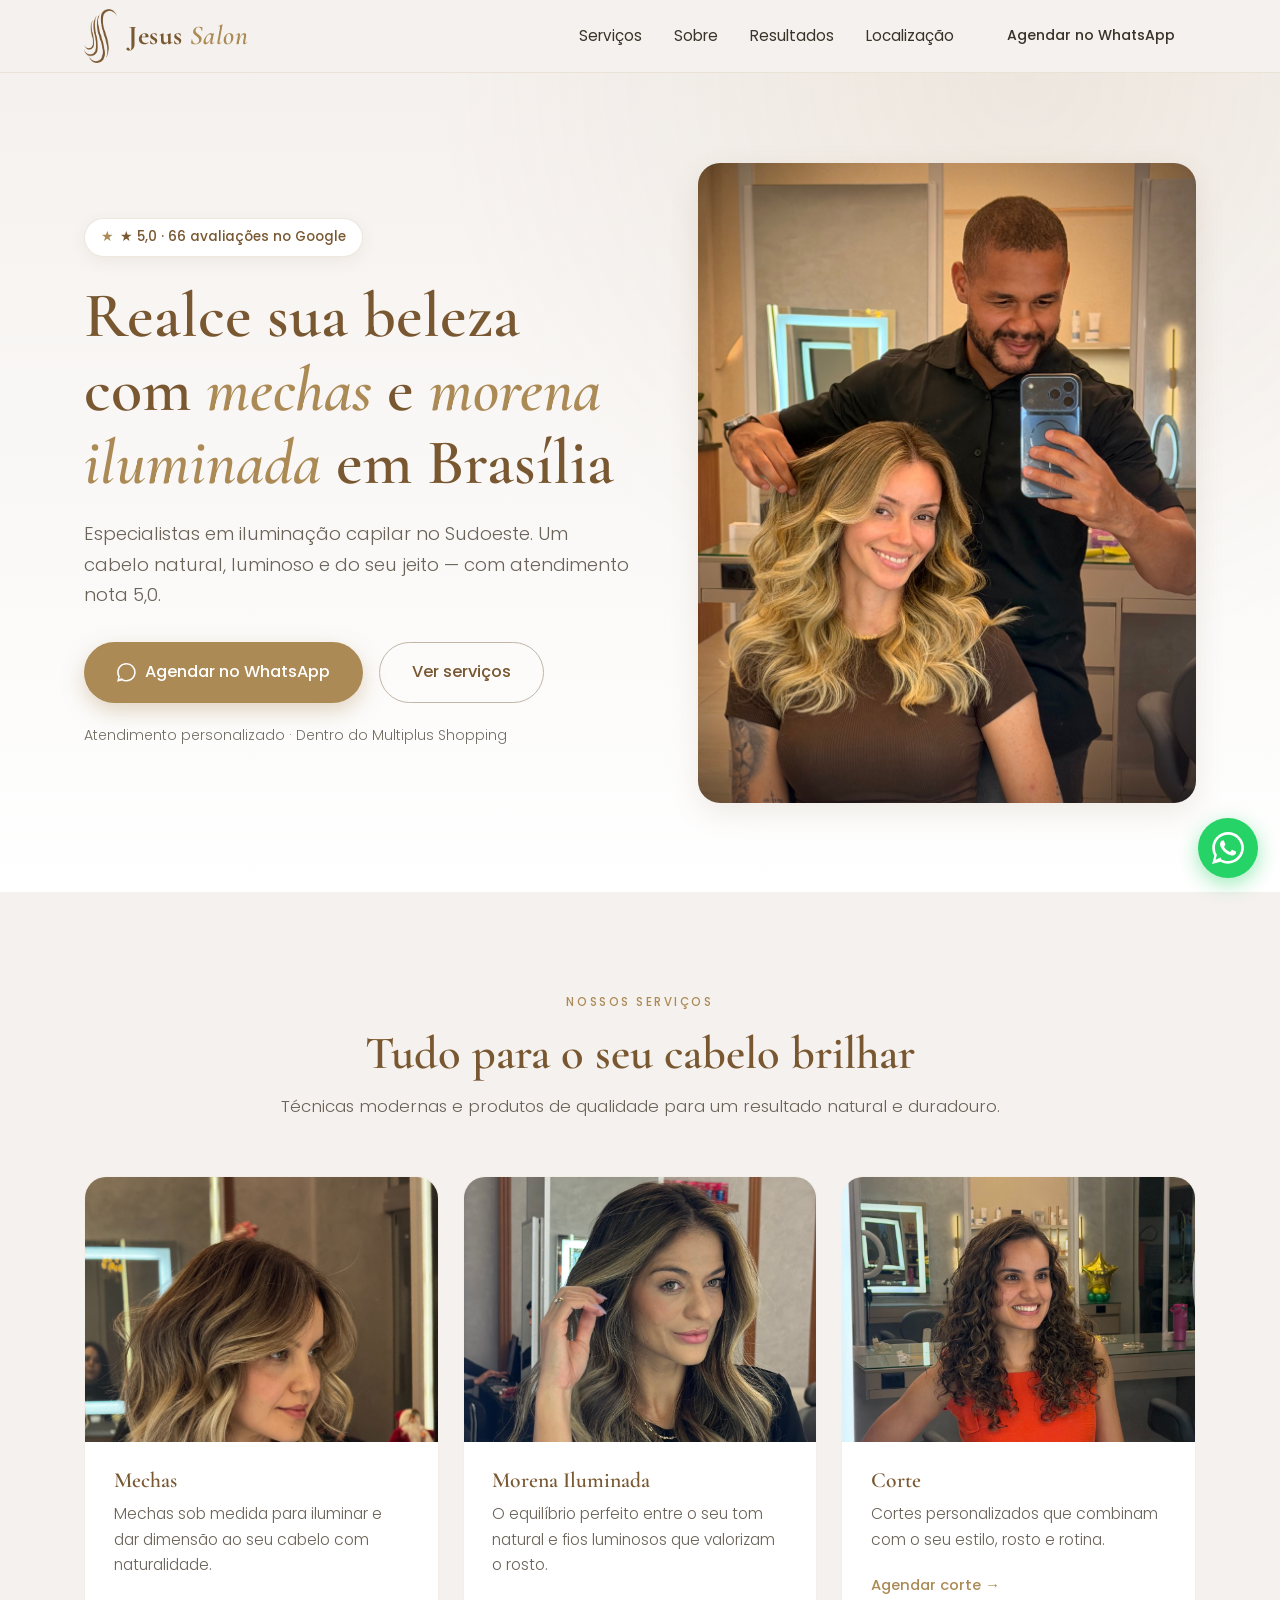
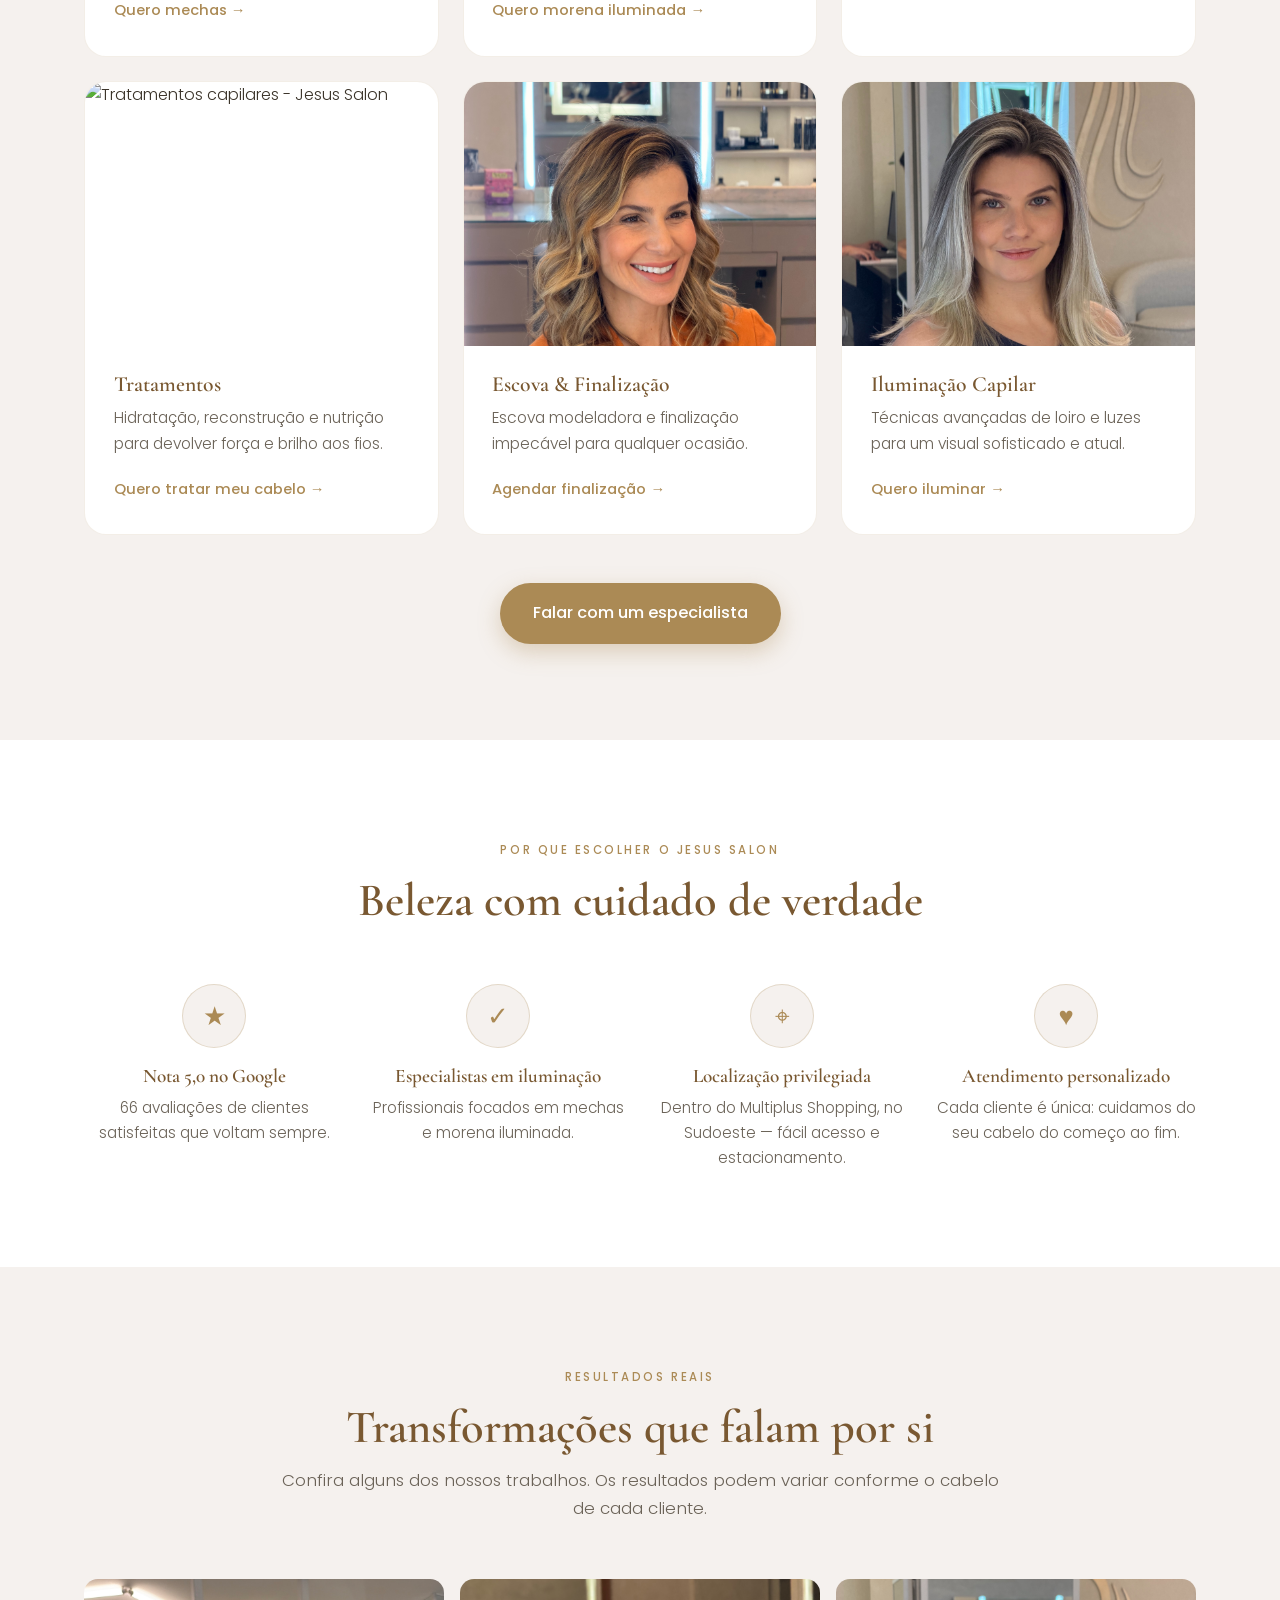
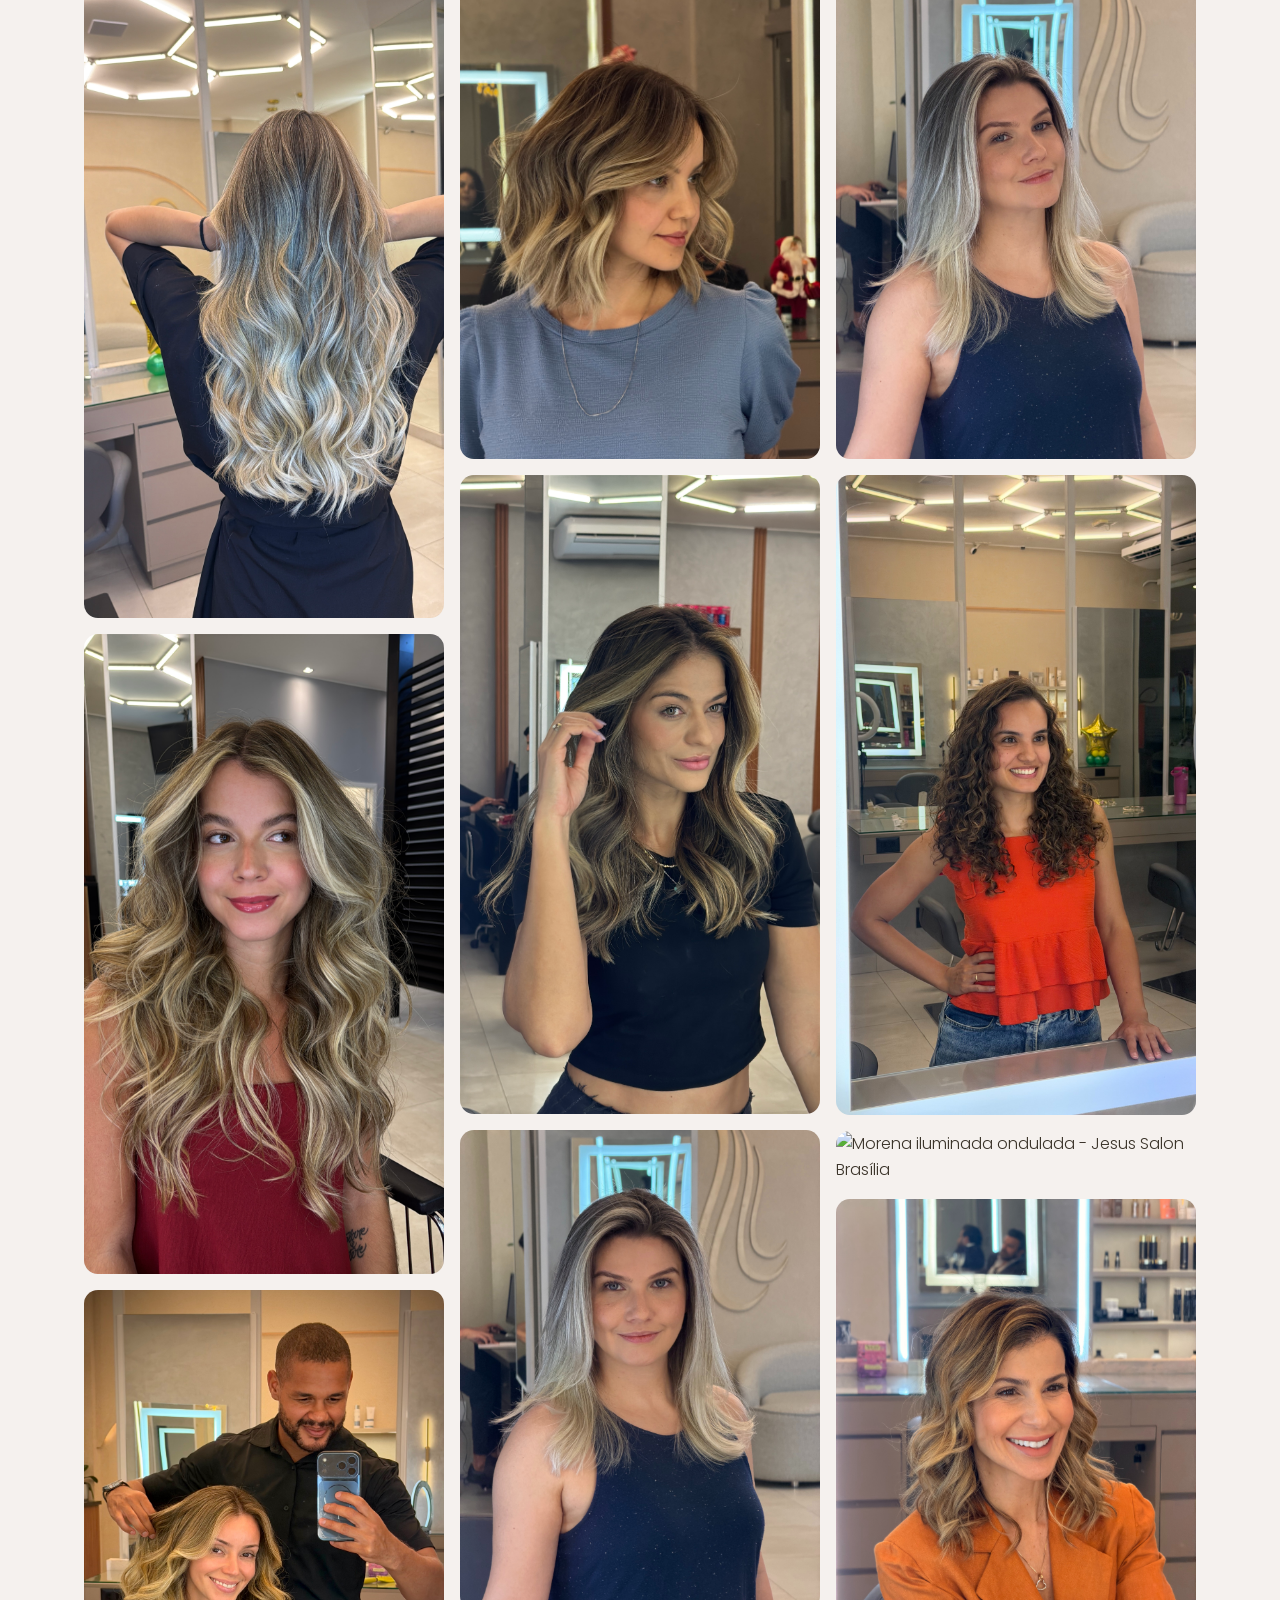
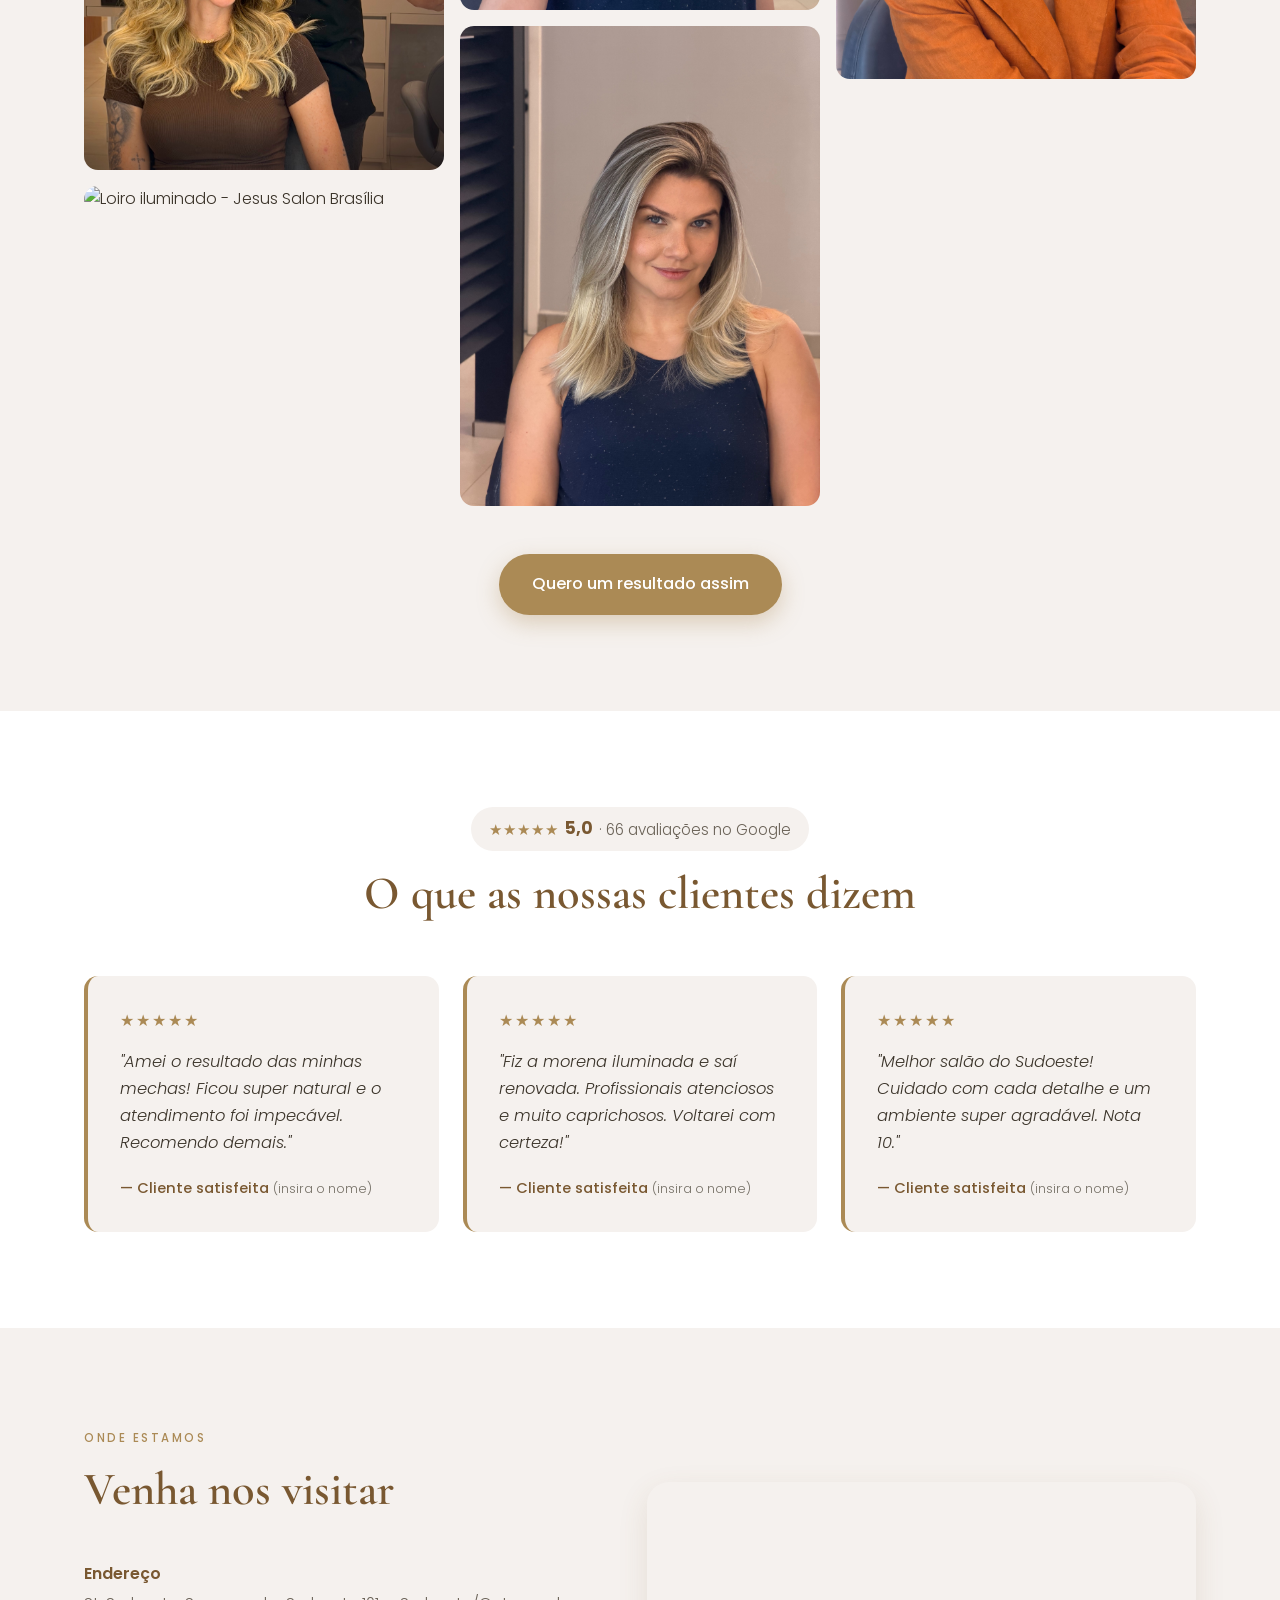
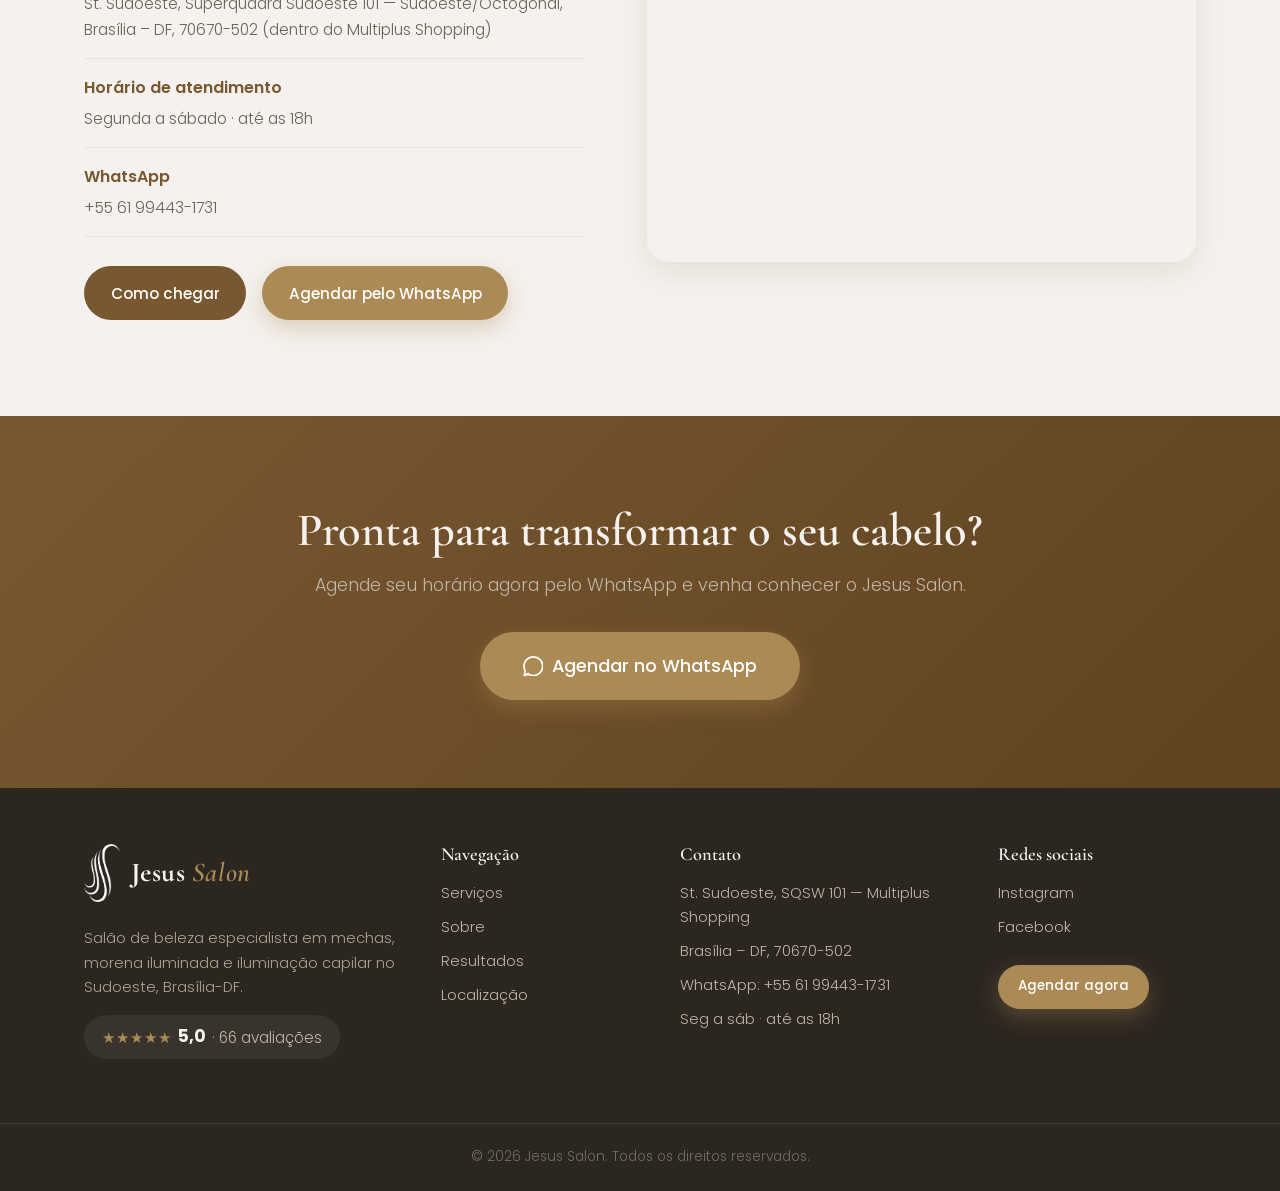
==== index.html @ c3644e35 "Adiciona fotos reais ao site e reestrutura layout dos cards e galeria - Hero: foto do Jesus com clie" ====
<!DOCTYPE html>
<html lang="pt-BR">
<head>
  <meta charset="UTF-8" />
  <meta name="viewport" content="width=device-width, initial-scale=1.0" />

  <!-- ====================== GOOGLE TAG (gtag.js) — Google Ads ====================== -->
  <!-- ID da conta do Google Ads. Para trocar, altere AW-18275338840 aqui e em script.js -->
  <script async src="https://www.googletagmanager.com/gtag/js?id=AW-18275338840"></script>
  <script>
    window.dataLayer = window.dataLayer || [];
    function gtag(){dataLayer.push(arguments);}
    gtag('js', new Date());
    gtag('config', 'AW-18275338840');
  </script>

  <!-- ====================== SEO PRINCIPAL ====================== -->
  <title>Jesus Salon — Mechas e Morena Iluminada no Sudoeste, Brasília-DF</title>
  <meta name="description" content="Salão de beleza no Sudoeste, Brasília-DF, especialista em mechas, morena iluminada e iluminação capilar. Nota 5,0 no Google. Agende pelo WhatsApp!" />
  <meta name="keywords" content="salão de beleza Sudoeste Brasília, mechas Brasília, morena iluminada Brasília, iluminação capilar, cabeleireiro Sudoeste, Jesus Salon" />
  <meta name="author" content="Jesus Salon" />
  <meta name="robots" content="index, follow" />

  <!-- TROQUE o domínio abaixo pelo endereço real do site quando publicar -->
  <link rel="canonical" href="https://www.jesussalon.com.br/" />

  <!-- ====================== OPEN GRAPH (Facebook/WhatsApp) ====================== -->
  <meta property="og:type" content="website" />
  <meta property="og:locale" content="pt_BR" />
  <meta property="og:title" content="Jesus Salon — Mechas e Morena Iluminada no Sudoeste, Brasília" />
  <meta property="og:description" content="Especialista em mechas, morena iluminada e iluminação capilar. Nota 5,0 no Google. Agende pelo WhatsApp!" />
  <meta property="og:url" content="https://www.jesussalon.com.br/" />
  <!-- TROQUE a imagem abaixo: use uma foto 1200x630px (logo + foto de destaque) -->
  <meta property="og:image" content="https://www.jesussalon.com.br/assets/og-image.jpg" />
  <meta property="og:site_name" content="Jesus Salon" />

  <!-- ====================== TWITTER CARD ====================== -->
  <meta name="twitter:card" content="summary_large_image" />
  <meta name="twitter:title" content="Jesus Salon — Mechas e Morena Iluminada no Sudoeste, Brasília" />
  <meta name="twitter:description" content="Especialista em mechas, morena iluminada e iluminação capilar. Nota 5,0 no Google. Agende pelo WhatsApp!" />
  <!-- TROQUE a imagem abaixo: mesma imagem 1200x630px -->
  <meta name="twitter:image" content="https://www.jesussalon.com.br/assets/og-image.jpg" />

  <!-- ====================== FONTES (Google Fonts) ====================== -->
  <link rel="preconnect" href="https://fonts.googleapis.com" />
  <link rel="preconnect" href="https://fonts.gstatic.com" crossorigin />
  <link href="https://fonts.googleapis.com/css2?family=Cormorant+Garamond:wght@500;600;700&family=Poppins:wght@300;400;500;600&display=swap" rel="stylesheet" />

  <!-- ====================== ESTILOS ====================== -->
  <link rel="stylesheet" href="styles.css" />

  <!-- Favicon (usa a logo do salão) -->
  <link rel="icon" type="image/png" href="images/logo-marrom.png" />

  <!-- ====================== DADOS ESTRUTURADOS (Schema.org) ====================== -->
  <script type="application/ld+json">
  {
    "@context": "https://schema.org",
    "@type": "HairSalon",
    "name": "Jesus Salon",
    "image": "https://www.jesussalon.com.br/assets/og-image.jpg",
    "description": "Salão de beleza especialista em mechas, morena iluminada e iluminação capilar no Sudoeste, Brasília-DF.",
    "url": "https://www.jesussalon.com.br/",
    "telephone": "+5561994431731",
    "priceRange": "$$",
    "address": {
      "@type": "PostalAddress",
      "streetAddress": "St. Sudoeste, Superquadra Sudoeste 101 (Multiplus Shopping)",
      "addressLocality": "Brasília",
      "addressRegion": "DF",
      "postalCode": "70670-502",
      "addressCountry": "BR"
    },
    "geo": {
      "@type": "GeoCoordinates",
      "latitude": -15.798185,
      "longitude": -47.922646
    },
    "openingHoursSpecification": [
      {
        "@type": "OpeningHoursSpecification",
        "dayOfWeek": ["Monday", "Tuesday", "Wednesday", "Thursday", "Friday", "Saturday"],
        "opens": "09:00",
        "closes": "18:00"
      }
    ],
    "aggregateRating": {
      "@type": "AggregateRating",
      "ratingValue": "5.0",
      "reviewCount": "66",
      "bestRating": "5"
    },
    "sameAs": [
      "https://www.instagram.com/",
      "https://www.facebook.com/"
    ]
  }
  </script>
</head>

<body>

  <!-- =======================================================================
       HEADER FIXO (STICKY)
       ======================================================================= -->
  <header class="site-header" id="topo">
    <div class="container header-inner">
      <!-- LOGO: substitua o texto abaixo por <img src="assets/logo.png" alt="Jesus Salon" /> -->
      <a href="#topo" class="logo" aria-label="Jesus Salon - Início">
        <!-- LOGO (versão marrom p/ fundo claro). Para trocar, substitua images/logo-marrom.png -->
        <img class="logo-img" src="images/logo-marrom.png" alt="" width="32" height="52" />
        <span class="logo-text">Jesus <em>Salon</em></span>
      </a>

      <nav class="main-nav" aria-label="Navegação principal">
        <button class="nav-toggle" id="navToggle" aria-expanded="false" aria-controls="navMenu" aria-label="Abrir menu">
          <span></span><span></span><span></span>
        </button>
        <ul class="nav-menu" id="navMenu">
          <li><a href="#servicos">Serviços</a></li>
          <li><a href="#sobre">Sobre</a></li>
          <li><a href="#resultados">Resultados</a></li>
          <li><a href="#localizacao">Localização</a></li>
          <li><a href="#" class="btn btn-header js-whatsapp" rel="noopener">Agendar no WhatsApp</a></li>
        </ul>
      </nav>
    </div>
  </header>

  <main>

    <!-- =======================================================================
         HERO
         ======================================================================= -->
    <section class="hero" id="hero">
      <div class="container hero-grid">
        <div class="hero-content">
          <span class="hero-badge">★ 5,0 · 66 avaliações no Google</span>
          <!-- TROQUE O TEXTO DA HEADLINE ABAIXO -->
          <h1 class="hero-title">Realce sua beleza com <em>mechas</em> e <em>morena iluminada</em> em Brasília</h1>
          <p class="hero-subtitle">
            Especialistas em iluminação capilar no Sudoeste. Um cabelo natural, luminoso
            e do seu jeito — com atendimento nota 5,0.
          </p>
          <div class="hero-cta">
            <a href="#" class="btn btn-primary btn-lg js-whatsapp" rel="noopener">
              <svg class="ico-wpp" viewBox="0 0 24 24" aria-hidden="true"><path d="M.057 24l1.687-6.163a11.867 11.867 0 01-1.587-5.945C.16 5.335 5.495 0 12.05 0a11.82 11.82 0 018.413 3.488 11.82 11.82 0 013.48 8.414c-.003 6.557-5.338 11.892-11.893 11.892a11.9 11.9 0 01-5.688-1.448L.057 24zm6.597-3.807c1.676.995 3.276 1.591 5.392 1.592 5.448 0 9.886-4.434 9.889-9.885.002-5.462-4.415-9.89-9.881-9.892-5.452 0-9.887 4.434-9.889 9.884a9.86 9.86 0 001.51 5.26l-.999 3.648 3.978-1.607z"/></svg>
              Agendar no WhatsApp
            </a>
            <a href="#servicos" class="btn btn-ghost btn-lg">Ver serviços</a>
          </div>
          <p class="hero-note">Atendimento personalizado · Dentro do Multiplus Shopping</p>
        </div>

        <div class="hero-media">
          <!-- ============================================================
               FOTO DE DESTAQUE DO HERO
               Substitua a div abaixo por:
               <img src="assets/hero.jpg" alt="Cliente do Jesus Salon com mechas iluminadas" width="560" height="640" />
               Dimensão recomendada: 560x640px (vertical)
               ============================================================ -->
          <img
            src="images/IMG_0394.JPG.jpeg"
            alt="Jesus, cabeleireiro do Jesus Salon, finalizando o cabelo de uma cliente"
            class="hero-img"
            width="560" height="640"
          />
        </div>
      </div>
    </section>

    <!-- =======================================================================
         SERVIÇOS
         ======================================================================= -->
    <section class="section" id="servicos">
      <div class="container">
        <header class="section-head">
          <span class="eyebrow">Nossos serviços</span>
          <h2>Tudo para o seu cabelo brilhar</h2>
          <p class="section-sub">Técnicas modernas e produtos de qualidade para um resultado natural e duradouro.</p>
        </header>

        <div class="cards-grid">
          <article class="card">
            <img src="images/IMG_4666.JPG.jpeg" alt="Mechas iluminadas - Jesus Salon" class="card-img" loading="lazy" style="object-position: center 10%" />
            <div class="card-body">
              <h3>Mechas</h3>
              <p>Mechas sob medida para iluminar e dar dimensão ao seu cabelo com naturalidade.</p>
              <a href="#" class="card-link js-whatsapp" rel="noopener">Quero mechas →</a>
            </div>
          </article>

          <article class="card">
            <img src="images/IMG_2158.JPG.jpeg" alt="Morena iluminada - Jesus Salon" class="card-img" loading="lazy" style="object-position: center 34%" />
            <div class="card-body">
              <h3>Morena Iluminada</h3>
              <p>O equilíbrio perfeito entre o seu tom natural e fios luminosos que valorizam o rosto.</p>
              <a href="#" class="card-link js-whatsapp" rel="noopener">Quero morena iluminada →</a>
            </div>
          </article>

          <article class="card">
            <img src="images/IMG_1475.JPG.jpeg" alt="Corte personalizado - Jesus Salon" class="card-img" loading="lazy" style="object-position: center 44%" />
            <div class="card-body">
              <h3>Corte</h3>
              <p>Cortes personalizados que combinam com o seu estilo, rosto e rotina.</p>
              <a href="#" class="card-link js-whatsapp" rel="noopener">Agendar corte →</a>
            </div>
          </article>

          <article class="card">
            <img src="images/IMG_0865.JPG.jpeg" alt="Tratamentos capilares - Jesus Salon" class="card-img" loading="lazy" style="object-position: center 15%" />
            <div class="card-body">
              <h3>Tratamentos</h3>
              <p>Hidratação, reconstrução e nutrição para devolver força e brilho aos fios.</p>
              <a href="#" class="card-link js-whatsapp" rel="noopener">Quero tratar meu cabelo →</a>
            </div>
          </article>

          <article class="card">
            <img src="images/IMG_0454.JPG.jpeg" alt="Escova e finalização - Jesus Salon" class="card-img" loading="lazy" style="object-position: center 25%" />
            <div class="card-body">
              <h3>Escova &amp; Finalização</h3>
              <p>Escova modeladora e finalização impecável para qualquer ocasião.</p>
              <a href="#" class="card-link js-whatsapp" rel="noopener">Agendar finalização →</a>
            </div>
          </article>

          <article class="card">
            <img src="images/IMG_9943.JPG.jpeg" alt="Iluminação capilar - Jesus Salon" class="card-img" loading="lazy" style="object-position: center 15%" />
            <div class="card-body">
              <h3>Iluminação Capilar</h3>
              <p>Técnicas avançadas de loiro e luzes para um visual sofisticado e atual.</p>
              <a href="#" class="card-link js-whatsapp" rel="noopener">Quero iluminar →</a>
            </div>
          </article>
        </div>

        <div class="section-cta">
          <a href="#" class="btn btn-primary btn-lg js-whatsapp" rel="noopener">Falar com um especialista</a>
        </div>
      </div>
    </section>

    <!-- =======================================================================
         DIFERENCIAIS / POR QUE ESCOLHER
         ======================================================================= -->
    <section class="section section-alt" id="sobre">
      <div class="container">
        <header class="section-head">
          <span class="eyebrow">Por que escolher o Jesus Salon</span>
          <h2>Beleza com cuidado de verdade</h2>
        </header>

        <div class="features-grid">
          <div class="feature">
            <div class="feature-ico" aria-hidden="true">★</div>
            <h3>Nota 5,0 no Google</h3>
            <p>66 avaliações de clientes satisfeitas que voltam sempre.</p>
          </div>
          <div class="feature">
            <div class="feature-ico" aria-hidden="true">✓</div>
            <h3>Especialistas em iluminação</h3>
            <p>Profissionais focados em mechas e morena iluminada.</p>
          </div>
          <div class="feature">
            <div class="feature-ico" aria-hidden="true">⌖</div>
            <h3>Localização privilegiada</h3>
            <p>Dentro do Multiplus Shopping, no Sudoeste — fácil acesso e estacionamento.</p>
          </div>
          <div class="feature">
            <div class="feature-ico" aria-hidden="true">♥</div>
            <h3>Atendimento personalizado</h3>
            <p>Cada cliente é única: cuidamos do seu cabelo do começo ao fim.</p>
          </div>
        </div>
      </div>
    </section>

    <!-- =======================================================================
         GALERIA DE RESULTADOS
         ======================================================================= -->
    <section class="section" id="resultados">
      <div class="container">
        <header class="section-head">
          <span class="eyebrow">Resultados reais</span>
          <h2>Transformações que falam por si</h2>
          <p class="section-sub">Confira alguns dos nossos trabalhos. Os resultados podem variar conforme o cabelo de cada cliente.</p>
        </header>

        <!-- ============================================================
             GALERIA DE FOTOS
             Substitua cada div ".photo-placeholder" por uma imagem:
             <img src="assets/galeria-1.jpg" alt="Resultado de mechas iluminadas" width="400" height="400" loading="lazy" />
             Dimensão recomendada: 400x400px (quadrada), mesma proporção em todas.
             ============================================================ -->
        <div class="gallery-masonry">
          <img src="images/IMG_1371.JPG.jpeg"  alt="Mechas platinum longas - Jesus Salon Brasília"       loading="lazy" />
          <img src="images/IMG_4109.JPG.jpeg"  alt="Mechas iluminadas onduladas - Jesus Salon Brasília"  loading="lazy" />
          <img src="images/IMG_0394.JPG.jpeg"  alt="Cabeleireiro e cliente - Jesus Salon Brasília"       loading="lazy" />
          <img src="images/IMG_7927.JPG.jpeg"  alt="Loiro iluminado - Jesus Salon Brasília"              loading="lazy" />
          <img src="images/IMG_4666.JPG.jpeg"  alt="Bob morena iluminada - Jesus Salon Brasília"         loading="lazy" />
          <img src="images/IMG_2158.JPG.jpeg"  alt="Morena iluminada natural - Jesus Salon Brasília"     loading="lazy" />
          <img src="images/IMG_9943.JPG.jpeg"  alt="Iluminação capilar lisa - Jesus Salon Brasília"      loading="lazy" />
          <img src="images/IMG_9941.JPG.jpeg"  alt="Loiro platinum liso - Jesus Salon Brasília"          loading="lazy" />
          <img src="images/IMG_9942.JPG.jpeg"  alt="Iluminação platinum - Jesus Salon Brasília"          loading="lazy" />
          <img src="images/IMG_1475.JPG.jpeg"  alt="Cachos naturais - Jesus Salon Brasília"              loading="lazy" />
          <img src="images/IMG_0865.JPG.jpeg"  alt="Morena iluminada ondulada - Jesus Salon Brasília"    loading="lazy" />
          <img src="images/IMG_0454.JPG.jpeg"  alt="Finalização elegante - Jesus Salon Brasília"         loading="lazy" />
        </div>

        <div class="section-cta">
          <a href="#" class="btn btn-primary btn-lg js-whatsapp" rel="noopener">Quero um resultado assim</a>
        </div>
      </div>
    </section>

    <!-- =======================================================================
         PROVA SOCIAL / DEPOIMENTOS
         ======================================================================= -->
    <section class="section section-alt" id="depoimentos">
      <div class="container">
        <header class="section-head">
          <div class="rating-badge">
            <span class="rating-stars" aria-hidden="true">★★★★★</span>
            <strong>5,0</strong>
            <span class="rating-text">· 66 avaliações no Google</span>
          </div>
          <h2>O que as nossas clientes dizem</h2>
        </header>

        <!-- TROQUE OS DEPOIMENTOS ABAIXO (texto e nome de cada cliente) -->
        <div class="testimonials-grid">
          <blockquote class="testimonial">
            <div class="t-stars" aria-hidden="true">★★★★★</div>
            <p>"Amei o resultado das minhas mechas! Ficou super natural e o atendimento foi impecável. Recomendo demais."</p>
            <footer>— Cliente satisfeita <small>(insira o nome)</small></footer>
          </blockquote>
          <blockquote class="testimonial">
            <div class="t-stars" aria-hidden="true">★★★★★</div>
            <p>"Fiz a morena iluminada e saí renovada. Profissionais atenciosos e muito caprichosos. Voltarei com certeza!"</p>
            <footer>— Cliente satisfeita <small>(insira o nome)</small></footer>
          </blockquote>
          <blockquote class="testimonial">
            <div class="t-stars" aria-hidden="true">★★★★★</div>
            <p>"Melhor salão do Sudoeste! Cuidado com cada detalhe e um ambiente super agradável. Nota 10."</p>
            <footer>— Cliente satisfeita <small>(insira o nome)</small></footer>
          </blockquote>
        </div>
      </div>
    </section>

    <!-- =======================================================================
         LOCALIZAÇÃO
         ======================================================================= -->
    <section class="section" id="localizacao">
      <div class="container loc-grid">
        <div class="loc-info">
          <span class="eyebrow">Onde estamos</span>
          <h2>Venha nos visitar</h2>

          <ul class="loc-list">
            <li>
              <strong>Endereço</strong>
              <!-- TROQUE o endereço se necessário -->
              <span>St. Sudoeste, Superquadra Sudoeste 101 — Sudoeste/Octogonal, Brasília – DF, 70670-502 (dentro do Multiplus Shopping)</span>
            </li>
            <li>
              <strong>Horário de atendimento</strong>
              <!-- TROQUE os dias/horários completos aqui -->
              <span>Segunda a sábado · até as 18h</span>
            </li>
            <li>
              <strong>WhatsApp</strong>
              <span>+55 61 99443-1731</span>
            </li>
          </ul>

          <div class="loc-buttons">
            <!-- TROQUE o link abaixo pela URL exata do Google Maps do salão, se desejar -->
            <a href="https://www.google.com/maps/dir/?api=1&destination=Jesus+Salon&destination_place_id=ChIJ48l8fgA7WpMR1OOfDsvkbFQ" class="btn btn-secondary" target="_blank" rel="noopener">Como chegar</a>
            <a href="#" class="btn btn-primary js-whatsapp" rel="noopener">Agendar pelo WhatsApp</a>
          </div>
        </div>

        <div class="loc-map">
          <!-- ============================================================
               MAPA DO GOOGLE MAPS
               Para trocar: abra o Google Maps, busque o endereço, clique em
               "Compartilhar" > "Incorporar um mapa" e cole o src do iframe aqui.
               ============================================================ -->
          <iframe
            title="Mapa - Jesus Salon, Multiplus Shopping Sudoeste, Brasília"
            src="https://www.google.com/maps/embed?pb=!1m18!1m12!1m3!1d4004.0711257282696!2d-47.922645524869786!3d-15.798184784842805!2m3!1f0!2f0!3f0!3m2!1i1024!2i768!4f13.1!3m3!1m2!1s0x935a3b007e7cc9e3%3A0x546ce4cb0e9fe31d!2sJesus%20Salon!5e1!3m2!1spt-BR!2sbr!4v1782493615717!5m2!1spt-BR!2sbr"
            width="100%" height="380" style="border:0;" allowfullscreen="" loading="lazy"
            referrerpolicy="strict-origin-when-cross-origin"></iframe>
        </div>
      </div>
    </section>

    <!-- =======================================================================
         CTA FINAL
         ======================================================================= -->
    <section class="final-cta">
      <div class="container final-cta-inner">
        <h2>Pronta para transformar o seu cabelo?</h2>
        <p>Agende seu horário agora pelo WhatsApp e venha conhecer o Jesus Salon.</p>
        <a href="#" class="btn btn-primary btn-xl js-whatsapp" rel="noopener">
          <svg class="ico-wpp" viewBox="0 0 24 24" aria-hidden="true"><path d="M.057 24l1.687-6.163a11.867 11.867 0 01-1.587-5.945C.16 5.335 5.495 0 12.05 0a11.82 11.82 0 018.413 3.488 11.82 11.82 0 013.48 8.414c-.003 6.557-5.338 11.892-11.893 11.892a11.9 11.9 0 01-5.688-1.448L.057 24zm6.597-3.807c1.676.995 3.276 1.591 5.392 1.592 5.448 0 9.886-4.434 9.889-9.885.002-5.462-4.415-9.89-9.881-9.892-5.452 0-9.887 4.434-9.889 9.884a9.86 9.86 0 001.51 5.26l-.999 3.648 3.978-1.607z"/></svg>
          Agendar no WhatsApp
        </a>
      </div>
    </section>

  </main>

  <!-- =======================================================================
       FOOTER
       ======================================================================= -->
  <footer class="site-footer">
    <div class="container footer-grid">
      <div class="footer-col">
        <!-- LOGO no rodapé (mesma logo do topo) -->
        <a href="#topo" class="logo logo--footer" aria-label="Jesus Salon - início">
          <!-- LOGO (versão branca p/ fundo escuro): images/logo-branca.png -->
          <img class="logo-img" src="images/logo-branca.png" alt="Jesus Salon" width="35" height="56" />
          <span class="logo-text logo-text--light">Jesus <em>Salon</em></span>
        </a>
        <p class="footer-desc">Salão de beleza especialista em mechas, morena iluminada e iluminação capilar no Sudoeste, Brasília-DF.</p>
        <div class="rating-badge rating-badge--footer">
          <span class="rating-stars" aria-hidden="true">★★★★★</span>
          <strong>5,0</strong> <span>· 66 avaliações</span>
        </div>
      </div>

      <div class="footer-col">
        <h3>Navegação</h3>
        <ul class="footer-nav">
          <li><a href="#servicos">Serviços</a></li>
          <li><a href="#sobre">Sobre</a></li>
          <li><a href="#resultados">Resultados</a></li>
          <li><a href="#localizacao">Localização</a></li>
        </ul>
      </div>

      <div class="footer-col">
        <h3>Contato</h3>
        <ul class="footer-contact">
          <li>St. Sudoeste, SQSW 101 — Multiplus Shopping</li>
          <li>Brasília – DF, 70670-502</li>
          <li>WhatsApp: +55 61 99443-1731</li>
          <li>Seg a sáb · até as 18h</li>
        </ul>
      </div>

      <div class="footer-col">
        <h3>Redes sociais</h3>
        <!-- TROQUE os links abaixo pelas redes sociais reais do salão -->
        <ul class="footer-social">
          <li><a href="#" target="_blank" rel="noopener">Instagram</a></li>
          <li><a href="#" target="_blank" rel="noopener">Facebook</a></li>
        </ul>
        <a href="#" class="btn btn-primary btn-sm js-whatsapp" rel="noopener" style="margin-top:1rem">Agendar agora</a>
      </div>
    </div>

    <div class="footer-bottom">
      <div class="container">
        <p>© <span id="ano"></span> Jesus Salon. Todos os direitos reservados.</p>
      </div>
    </div>
  </footer>

  <!-- =======================================================================
       BOTÃO FLUTUANTE DE WHATSAPP
       ======================================================================= -->
  <a href="#" class="whatsapp-float js-whatsapp" target="_blank" rel="noopener" aria-label="Falar no WhatsApp">
    <svg viewBox="0 0 24 24" aria-hidden="true"><path d="M.057 24l1.687-6.163a11.867 11.867 0 01-1.587-5.945C.16 5.335 5.495 0 12.05 0a11.82 11.82 0 018.413 3.488 11.82 11.82 0 013.48 8.414c-.003 6.557-5.338 11.892-11.893 11.892a11.9 11.9 0 01-5.688-1.448L.057 24zm6.597-3.807c1.676.995 3.276 1.591 5.392 1.592 5.448 0 9.886-4.434 9.889-9.885.002-5.462-4.415-9.89-9.881-9.892-5.452 0-9.887 4.434-9.889 9.884a9.86 9.86 0 001.51 5.26l-.999 3.648 3.978-1.607zm11.387-5.464c-.074-.124-.272-.198-.57-.347-.297-.149-1.758-.868-2.031-.967-.272-.099-.47-.149-.669.149-.198.297-.768.967-.941 1.165-.173.198-.347.223-.644.074-.297-.149-1.255-.462-2.39-1.475-.883-.788-1.48-1.761-1.653-2.059-.173-.297-.018-.458.13-.606.134-.133.297-.347.446-.521.151-.172.2-.296.3-.495.099-.198.05-.372-.025-.521-.075-.148-.669-1.611-.916-2.206-.242-.579-.487-.501-.669-.51l-.57-.01c-.198 0-.52.074-.792.372s-1.04 1.016-1.04 2.479 1.065 2.876 1.213 3.074c.149.198 2.095 3.2 5.076 4.487.709.306 1.263.489 1.694.626.712.226 1.36.194 1.872.118.571-.085 1.758-.719 2.006-1.413.248-.695.248-1.29.173-1.414z"/></svg>
  </a>

  <script src="script.js"></script>
</body>
</html>
---- styles.css ----
/* =========================================================================
   JESUS SALON — Folha de estilos
   Paleta oficial da marca em variáveis CSS abaixo.
   ========================================================================= */

:root {
  /* ----- Paleta oficial ----- */
  --marrom-escuro: #795831;
  --cinza-quente:  #736E64;
  --oliva-claro:   #ABA594;
  --dourado:       #AB8A55;
  --bege:          #C1B5A8;
  --off-white:     #F5F1EE;

  /* ----- Derivados / utilitários ----- */
  --branco: #ffffff;
  --dourado-hover: #95743f;
  --texto: #3a3329;
  --texto-suave: #6b6358;
  --sombra: 0 10px 30px rgba(121, 88, 49, 0.12);
  --sombra-suave: 0 4px 16px rgba(121, 88, 49, 0.08);
  --radius: 14px;
  --radius-lg: 22px;
  --transicao: 0.25s ease;

  /* ----- Tipografia ----- */
  --fonte-titulo: "Cormorant Garamond", Georgia, serif;
  --fonte-corpo: "Poppins", -apple-system, BlinkMacSystemFont, sans-serif;
}

/* ----------------------------------------------------------------------- */
/* RESET                                                                    */
/* ----------------------------------------------------------------------- */
* { margin: 0; padding: 0; box-sizing: border-box; }

html { scroll-behavior: smooth; }

body {
  font-family: var(--fonte-corpo);
  color: var(--texto);
  background: var(--off-white);
  line-height: 1.65;
  font-weight: 300;
  -webkit-font-smoothing: antialiased;
}

img { max-width: 100%; display: block; }

a { color: inherit; text-decoration: none; }

/* Foco visível para acessibilidade / navegação por teclado */
a:focus-visible,
button:focus-visible {
  outline: 3px solid var(--dourado);
  outline-offset: 3px;
  border-radius: 4px;
}

.container {
  width: 100%;
  max-width: 1160px;
  margin: 0 auto;
  padding: 0 24px;
}

/* ----------------------------------------------------------------------- */
/* TIPOGRAFIA                                                               */
/* ----------------------------------------------------------------------- */
h1, h2, h3 {
  font-family: var(--fonte-titulo);
  font-weight: 600;
  line-height: 1.15;
  color: var(--marrom-escuro);
}

h1 { font-size: clamp(2.4rem, 6vw, 4rem); }
h2 { font-size: clamp(1.9rem, 4.5vw, 2.9rem); }
h3 { font-size: 1.35rem; }

em { font-style: italic; color: var(--dourado); }

.eyebrow {
  display: inline-block;
  font-family: var(--fonte-corpo);
  text-transform: uppercase;
  letter-spacing: 0.22em;
  font-size: 0.72rem;
  font-weight: 500;
  color: var(--dourado);
  margin-bottom: 0.9rem;
}

/* ----------------------------------------------------------------------- */
/* BOTÕES                                                                   */
/* ----------------------------------------------------------------------- */
.btn {
  display: inline-flex;
  align-items: center;
  justify-content: center;
  gap: 0.55rem;
  font-family: var(--fonte-corpo);
  font-weight: 500;
  font-size: 0.95rem;
  padding: 0.85rem 1.6rem;
  border-radius: 50px;
  border: 1.5px solid transparent;
  cursor: pointer;
  transition: transform var(--transicao), background var(--transicao), box-shadow var(--transicao), color var(--transicao);
  white-space: nowrap;
}

.btn:hover { transform: translateY(-2px); }
.btn:active { transform: translateY(0); }

.btn-primary {
  background: var(--dourado);
  color: var(--branco);
  box-shadow: 0 8px 22px rgba(171, 138, 85, 0.35);
}
.btn-primary:hover { background: var(--dourado-hover); box-shadow: 0 12px 28px rgba(171, 138, 85, 0.45); }

.btn-secondary {
  background: var(--marrom-escuro);
  color: var(--branco);
}
.btn-secondary:hover { background: #5e431f; }

.btn-ghost {
  background: transparent;
  color: var(--marrom-escuro);
  border-color: var(--bege);
}
.btn-ghost:hover { background: var(--branco); border-color: var(--dourado); }

.btn-header { padding: 0.6rem 1.25rem; font-size: 0.88rem; }
.btn-sm  { padding: 0.6rem 1.2rem; font-size: 0.85rem; }
.btn-lg  { padding: 1rem 2rem; font-size: 1.02rem; }
.btn-xl  { padding: 1.15rem 2.6rem; font-size: 1.12rem; }

.ico-wpp { width: 1.15em; height: 1.15em; fill: currentColor; }

/* ----------------------------------------------------------------------- */
/* HEADER                                                                   */
/* ----------------------------------------------------------------------- */
.site-header {
  position: sticky;
  top: 0;
  z-index: 100;
  background: rgba(245, 241, 238, 0.92);
  backdrop-filter: blur(10px);
  border-bottom: 1px solid rgba(171, 138, 85, 0.15);
  transition: box-shadow var(--transicao);
}
.site-header.scrolled { box-shadow: var(--sombra-suave); }

.header-inner {
  display: flex;
  align-items: center;
  justify-content: space-between;
  height: 72px;
}

/* Lockup da logo: símbolo + wordmark */
.logo {
  display: inline-flex;
  align-items: center;
  gap: 0.7rem;
}
.logo-img {
  height: 54px;
  width: auto;
  display: block;
}
.logo--footer .logo-img { height: 58px; }

.logo-text {
  font-family: var(--fonte-titulo);
  font-size: 1.7rem;
  font-weight: 700;
  color: var(--marrom-escuro);
  letter-spacing: 0.02em;
}
.logo-text em { color: var(--dourado); font-weight: 600; }
.logo-text--light { color: var(--off-white); }
.logo-text--light em { color: var(--dourado); }

/* Navegação */
.main-nav { display: flex; align-items: center; }

.nav-menu {
  display: flex;
  align-items: center;
  gap: 2rem;
  list-style: none;
}
.nav-menu a:not(.btn) {
  font-size: 0.95rem;
  color: var(--texto);
  font-weight: 400;
  position: relative;
  transition: color var(--transicao);
}
.nav-menu a:not(.btn)::after {
  content: "";
  position: absolute;
  left: 0; bottom: -4px;
  width: 0; height: 2px;
  background: var(--dourado);
  transition: width var(--transicao);
}
.nav-menu a:not(.btn):hover { color: var(--dourado); }
.nav-menu a:not(.btn):hover::after { width: 100%; }

/* Botão hambúrguer (mobile) */
.nav-toggle {
  display: none;
  flex-direction: column;
  gap: 5px;
  background: none;
  border: none;
  cursor: pointer;
  padding: 6px;
}
.nav-toggle span {
  width: 26px; height: 2px;
  background: var(--marrom-escuro);
  transition: var(--transicao);
}
.nav-toggle[aria-expanded="true"] span:nth-child(1) { transform: translateY(7px) rotate(45deg); }
.nav-toggle[aria-expanded="true"] span:nth-child(2) { opacity: 0; }
.nav-toggle[aria-expanded="true"] span:nth-child(3) { transform: translateY(-7px) rotate(-45deg); }

/* ----------------------------------------------------------------------- */
/* HERO                                                                     */
/* ----------------------------------------------------------------------- */
.hero {
  padding: clamp(3rem, 7vw, 6rem) 0;
  background:
    radial-gradient(circle at 80% 0%, rgba(171, 138, 85, 0.10), transparent 45%),
    linear-gradient(180deg, var(--off-white) 0%, #fff 100%);
}
.hero-grid {
  display: grid;
  grid-template-columns: 1.05fr 0.95fr;
  gap: clamp(2rem, 5vw, 4.5rem);
  align-items: center;
}

.hero-badge {
  display: inline-flex;
  align-items: center;
  gap: 0.4rem;
  background: var(--branco);
  color: var(--marrom-escuro);
  font-size: 0.85rem;
  font-weight: 500;
  padding: 0.45rem 1rem;
  border-radius: 50px;
  box-shadow: var(--sombra-suave);
  border: 1px solid rgba(171, 138, 85, 0.2);
  margin-bottom: 1.4rem;
}
.hero-badge::before { content: "★"; color: var(--dourado); }

.hero-title { margin-bottom: 1.2rem; }
.hero-subtitle {
  font-size: 1.15rem;
  color: var(--texto-suave);
  max-width: 30em;
  margin-bottom: 2rem;
}
.hero-cta {
  display: flex;
  flex-wrap: wrap;
  gap: 1rem;
  margin-bottom: 1.3rem;
}
.hero-note {
  font-size: 0.88rem;
  color: var(--cinza-quente);
}

/* ----------------------------------------------------------------------- */
/* PLACEHOLDERS DE FOTO                                                     */
/* ----------------------------------------------------------------------- */
.photo-placeholder {
  display: flex;
  align-items: center;
  justify-content: center;
  text-align: center;
  background:
    repeating-linear-gradient(45deg, var(--off-white), var(--off-white) 12px, #efe9e3 12px, #efe9e3 24px);
  border: 2px dashed var(--bege);
  border-radius: var(--radius-lg);
  color: var(--cinza-quente);
  font-size: 0.95rem;
  font-weight: 400;
}
.photo-placeholder span { padding: 1rem; }
.photo-placeholder small { opacity: 0.7; font-size: 0.78rem; }

.photo-hero {
  aspect-ratio: 56 / 64;
  width: 100%;
  box-shadow: var(--sombra);
}
.photo-square { aspect-ratio: 1 / 1; }

/* ----------------------------------------------------------------------- */
/* SEÇÕES GENÉRICAS                                                         */
/* ----------------------------------------------------------------------- */
.section { padding: clamp(3.5rem, 8vw, 6rem) 0; }
.section-alt { background: var(--branco); }

.section-head {
  text-align: center;
  max-width: 720px;
  margin: 0 auto clamp(2.5rem, 5vw, 3.5rem);
}
.section-sub {
  color: var(--texto-suave);
  font-size: 1.05rem;
  margin-top: 0.8rem;
}
.section-cta { text-align: center; margin-top: 3rem; }

/* ----------------------------------------------------------------------- */
/* CARDS DE SERVIÇOS                                                        */
/* ----------------------------------------------------------------------- */
.cards-grid {
  display: grid;
  grid-template-columns: repeat(3, 1fr);
  gap: 1.5rem;
}
.card {
  background: var(--branco);
  border: 1px solid rgba(171, 138, 85, 0.14);
  border-radius: var(--radius-lg);
  overflow: hidden;
  transition: transform var(--transicao), box-shadow var(--transicao), border-color var(--transicao);
}
.card:hover {
  transform: translateY(-6px);
  box-shadow: var(--sombra);
  border-color: var(--dourado);
}
.card-img {
  width: 100%;
  aspect-ratio: 4 / 3;
  object-fit: cover;
  object-position: center 15%;
  display: block;
  transition: transform 0.45s ease;
}
.card:hover .card-img { transform: scale(1.05); }
.card-body { padding: 1.6rem 1.8rem 2rem; }
.card h3 { margin-bottom: 0.55rem; }
.card p { color: var(--texto-suave); font-size: 0.97rem; margin-bottom: 1.2rem; }
.card-link {
  font-weight: 500;
  font-size: 0.92rem;
  color: var(--dourado);
  transition: color var(--transicao);
}
.card-link:hover { color: var(--dourado-hover); }

/* ----------------------------------------------------------------------- */
/* DIFERENCIAIS                                                             */
/* ----------------------------------------------------------------------- */
.features-grid {
  display: grid;
  grid-template-columns: repeat(auto-fit, minmax(230px, 1fr));
  gap: 2rem 1.5rem;
}
.feature { text-align: center; }
.feature-ico {
  width: 64px; height: 64px;
  margin: 0 auto 1.1rem;
  display: flex; align-items: center; justify-content: center;
  background: var(--off-white);
  color: var(--dourado);
  font-size: 1.6rem;
  border-radius: 50%;
  border: 1.5px solid rgba(171, 138, 85, 0.25);
}
.feature h3 { margin-bottom: 0.5rem; font-size: 1.2rem; }
.feature p { color: var(--texto-suave); font-size: 0.95rem; }

/* ----------------------------------------------------------------------- */
/* HERO — imagem real                                                       */
/* ----------------------------------------------------------------------- */
.hero-img {
  width: 100%;
  aspect-ratio: 56 / 64;
  object-fit: cover;
  border-radius: var(--radius-lg);
  box-shadow: var(--sombra);
  display: block;
}

/* ----------------------------------------------------------------------- */
/* GALERIA                                                                  */
/* ----------------------------------------------------------------------- */
.gallery-grid {
  display: grid;
  grid-template-columns: repeat(3, 1fr);
  gap: 1rem;
}
.gallery-grid .photo-placeholder,
.gallery-grid img {
  border-radius: var(--radius);
  width: 100%;
  object-fit: cover;
}

/* Masonry (CSS columns) */
.gallery-masonry {
  columns: 3;
  column-gap: 1rem;
}
.gallery-masonry img {
  width: 100%;
  display: block;
  margin-bottom: 1rem;
  border-radius: var(--radius);
  object-fit: cover;
  break-inside: avoid;
  transition: transform var(--transicao), box-shadow var(--transicao), filter var(--transicao);
  cursor: zoom-in;
}
.gallery-masonry img:hover {
  transform: scale(1.025);
  box-shadow: 0 16px 40px rgba(121, 88, 49, 0.22);
  filter: brightness(1.04) saturate(1.05);
  position: relative;
  z-index: 1;
}

/* ----------------------------------------------------------------------- */
/* PROVA SOCIAL / DEPOIMENTOS                                               */
/* ----------------------------------------------------------------------- */
.rating-badge {
  display: inline-flex;
  align-items: center;
  gap: 0.4rem;
  background: var(--off-white);
  padding: 0.5rem 1.1rem;
  border-radius: 50px;
  margin-bottom: 1rem;
  font-size: 0.95rem;
}
.rating-stars { color: var(--dourado); letter-spacing: 1px; }
.rating-badge strong { color: var(--marrom-escuro); font-size: 1.05rem; }
.rating-text { color: var(--texto-suave); }

.testimonials-grid {
  display: grid;
  grid-template-columns: repeat(auto-fit, minmax(280px, 1fr));
  gap: 1.5rem;
}
.testimonial {
  background: var(--off-white);
  border-radius: var(--radius);
  padding: 2rem;
  border-left: 4px solid var(--dourado);
}
.testimonial .t-stars { color: var(--dourado); letter-spacing: 2px; margin-bottom: 0.9rem; }
.testimonial p { font-size: 1.02rem; font-style: italic; color: var(--texto); margin-bottom: 1.2rem; }
.testimonial footer { font-weight: 500; color: var(--marrom-escuro); font-size: 0.92rem; }
.testimonial footer small { color: var(--cinza-quente); font-weight: 300; }

/* ----------------------------------------------------------------------- */
/* LOCALIZAÇÃO                                                              */
/* ----------------------------------------------------------------------- */
.loc-grid {
  display: grid;
  grid-template-columns: 1fr 1.1fr;
  gap: clamp(2rem, 5vw, 4rem);
  align-items: center;
}
.loc-list { list-style: none; margin: 1.8rem 0; }
.loc-list li {
  display: flex;
  flex-direction: column;
  padding: 1rem 0;
  border-bottom: 1px solid rgba(171, 138, 85, 0.15);
}
.loc-list strong { color: var(--marrom-escuro); font-weight: 600; margin-bottom: 0.25rem; }
.loc-list span { color: var(--texto-suave); font-size: 0.97rem; }
.loc-buttons { display: flex; flex-wrap: wrap; gap: 1rem; }
.loc-map iframe { border-radius: var(--radius-lg); box-shadow: var(--sombra); display: block; }

/* ----------------------------------------------------------------------- */
/* CTA FINAL                                                                */
/* ----------------------------------------------------------------------- */
.final-cta {
  background:
    linear-gradient(135deg, var(--marrom-escuro) 0%, #5e431f 100%);
  padding: clamp(3.5rem, 8vw, 5.5rem) 0;
  text-align: center;
}
.final-cta-inner h2 { color: var(--off-white); margin-bottom: 0.8rem; }
.final-cta-inner p { color: var(--bege); font-size: 1.1rem; margin-bottom: 2rem; }

/* ----------------------------------------------------------------------- */
/* FOOTER                                                                   */
/* ----------------------------------------------------------------------- */
.site-footer { background: #2c2620; color: var(--bege); padding-top: 3.5rem; }
.footer-grid {
  display: grid;
  grid-template-columns: 1.6fr 1fr 1.4fr 1fr;
  gap: 2.5rem;
  padding-bottom: 3rem;
}
.footer-desc { font-size: 0.92rem; margin: 1rem 0; color: var(--oliva-claro); max-width: 28em; }
.footer-col h3 { color: var(--off-white); font-size: 1.15rem; margin-bottom: 1rem; }
.footer-nav, .footer-contact, .footer-social { list-style: none; }
.footer-nav li, .footer-contact li, .footer-social li { margin-bottom: 0.6rem; font-size: 0.92rem; }
.footer-nav a, .footer-social a { transition: color var(--transicao); }
.footer-nav a:hover, .footer-social a:hover { color: var(--dourado); }
.rating-badge--footer { background: rgba(255,255,255,0.06); color: var(--bege); }
.rating-badge--footer strong { color: var(--off-white); }

.footer-bottom {
  border-top: 1px solid rgba(255,255,255,0.08);
  padding: 1.4rem 0;
}
.footer-bottom p { font-size: 0.85rem; color: var(--cinza-quente); text-align: center; }

/* ----------------------------------------------------------------------- */
/* BOTÃO FLUTUANTE WHATSAPP                                                 */
/* ----------------------------------------------------------------------- */
.whatsapp-float {
  position: fixed;
  right: 22px; bottom: 22px;
  z-index: 200;
  width: 60px; height: 60px;
  background: #25d366;
  border-radius: 50%;
  display: flex;
  align-items: center;
  justify-content: center;
  box-shadow: 0 6px 20px rgba(37, 211, 102, 0.45);
  animation: pulse 2.2s infinite;
  transition: transform var(--transicao);
}
.whatsapp-float:hover { transform: scale(1.08); }
.whatsapp-float svg { width: 32px; height: 32px; fill: #fff; }

@keyframes pulse {
  0%   { box-shadow: 0 6px 20px rgba(37,211,102,0.45), 0 0 0 0 rgba(37,211,102,0.5); }
  70%  { box-shadow: 0 6px 20px rgba(37,211,102,0.45), 0 0 0 16px rgba(37,211,102,0); }
  100% { box-shadow: 0 6px 20px rgba(37,211,102,0.45), 0 0 0 0 rgba(37,211,102,0); }
}

/* ----------------------------------------------------------------------- */
/* RESPONSIVO                                                               */
/* ----------------------------------------------------------------------- */
@media (max-width: 900px) {
  .hero-grid { grid-template-columns: 1fr; }
  .hero-media { order: -1; max-width: 380px; margin: 0 auto; }
  .photo-hero { aspect-ratio: 4 / 3; }
  .cards-grid { grid-template-columns: repeat(2, 1fr); }
  .loc-grid { grid-template-columns: 1fr; }
  .footer-grid { grid-template-columns: 1fr 1fr; gap: 2rem; }

  /* Menu mobile */
  .nav-toggle { display: flex; }
  .nav-menu {
    position: fixed;
    top: 72px; left: 0; right: 0;
    flex-direction: column;
    align-items: flex-start;
    gap: 0;
    background: var(--off-white);
    padding: 1rem 24px 1.5rem;
    box-shadow: var(--sombra);
    transform: translateY(-130%);
    transition: transform 0.35s ease;
    border-bottom: 1px solid rgba(171,138,85,0.2);
  }
  .nav-menu.open { transform: translateY(0); }
  .nav-menu li { width: 100%; }
  .nav-menu a:not(.btn) { display: block; padding: 0.9rem 0; width: 100%; border-bottom: 1px solid rgba(171,138,85,0.12); }
  .nav-menu .btn-header { width: 100%; margin-top: 0.8rem; }
}

@media (max-width: 760px) {
  .gallery-masonry { columns: 2; }
}

@media (max-width: 560px) {
  .gallery-grid { grid-template-columns: repeat(2, 1fr); }
  .gallery-masonry { columns: 2; }
  .cards-grid { grid-template-columns: 1fr; }
  .footer-grid { grid-template-columns: 1fr; }
  .hero-cta .btn { width: 100%; }
  .hero-img { aspect-ratio: 4 / 3; }
}

@media (max-width: 400px) {
  .gallery-masonry { columns: 1; }
}

/* Telas muito pequenas (360px) */
@media (max-width: 380px) {
  .container { padding: 0 16px; }
  .card { padding: 1.6rem 1.4rem; }
  .testimonial { padding: 1.5rem; }
  /* Encolhe o lockup da logo para não competir com o menu */
  .logo-text { font-size: 1.3rem; }
  .logo-img { height: 44px; }
  .logo { gap: 0.5rem; }
}

/* Respeita preferência de movimento reduzido */
@media (prefers-reduced-motion: reduce) {
  * { animation: none !important; scroll-behavior: auto !important; transition: none !important; }
}
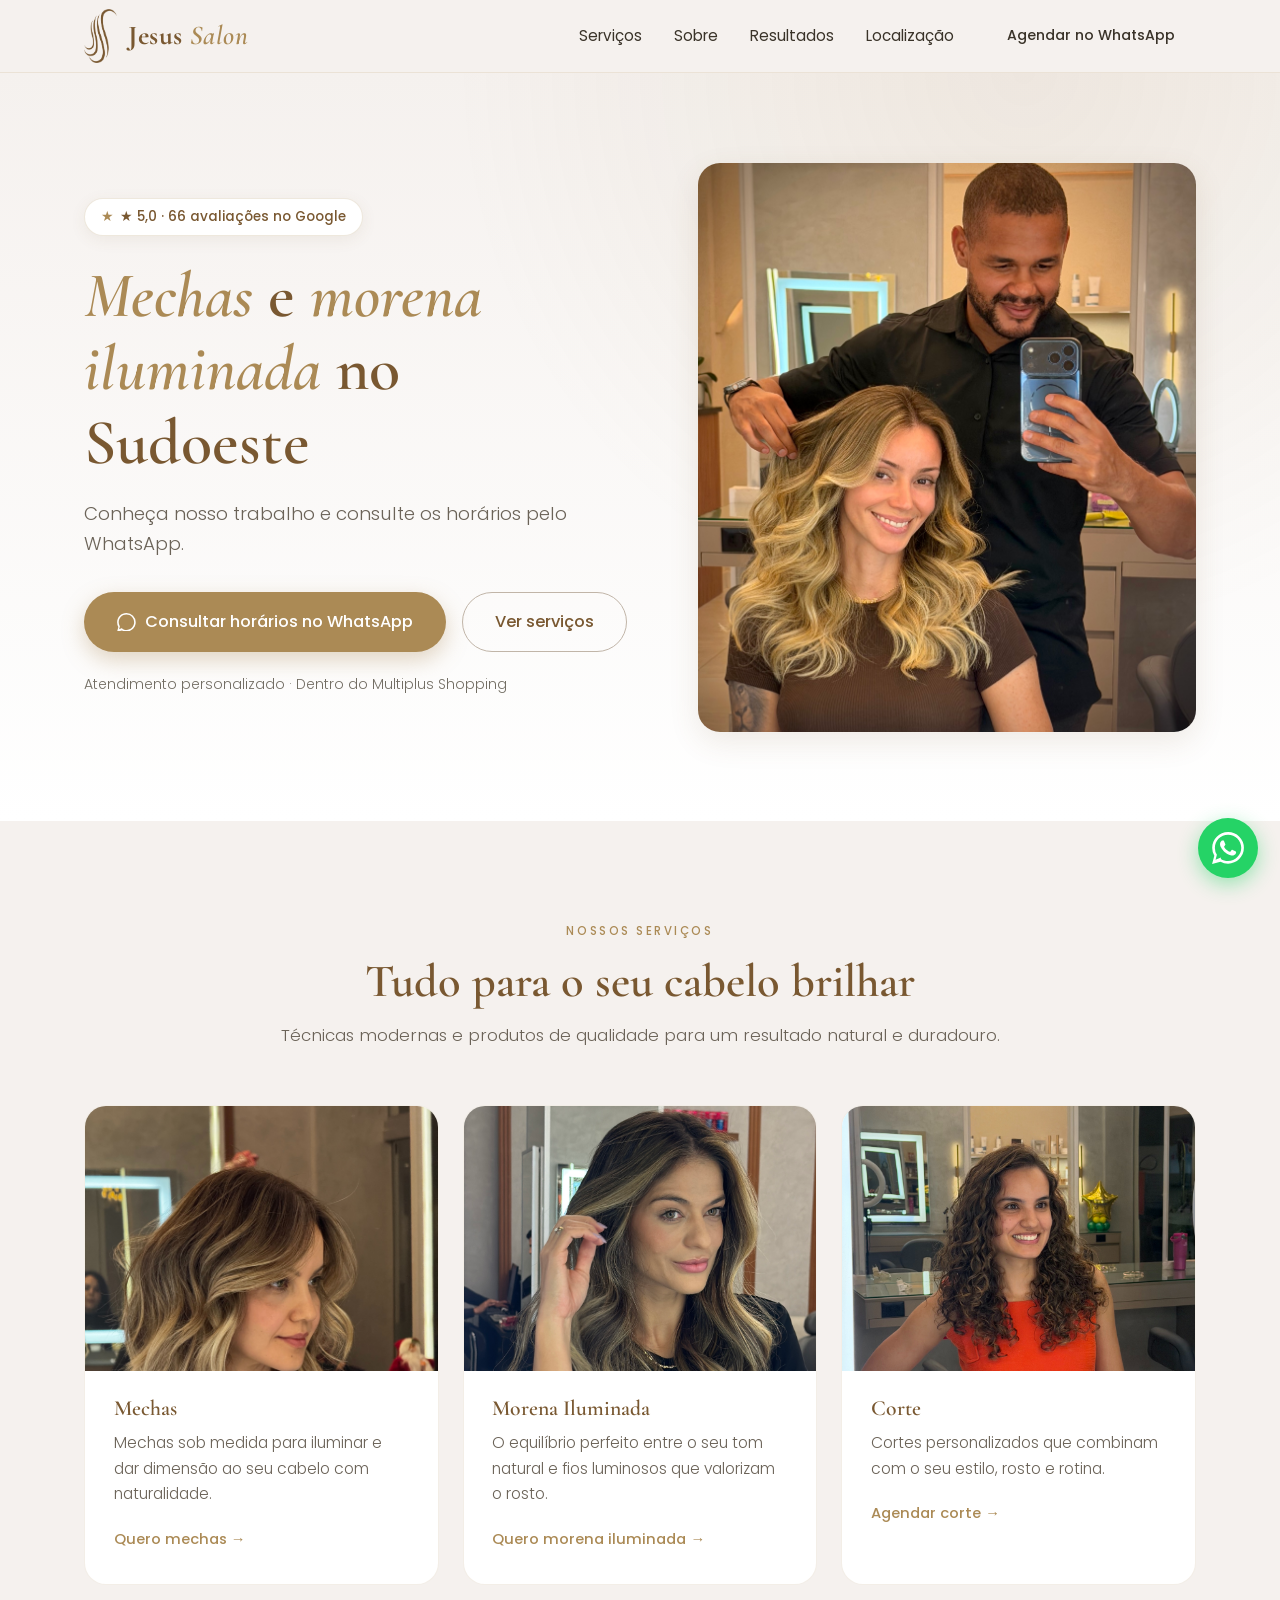
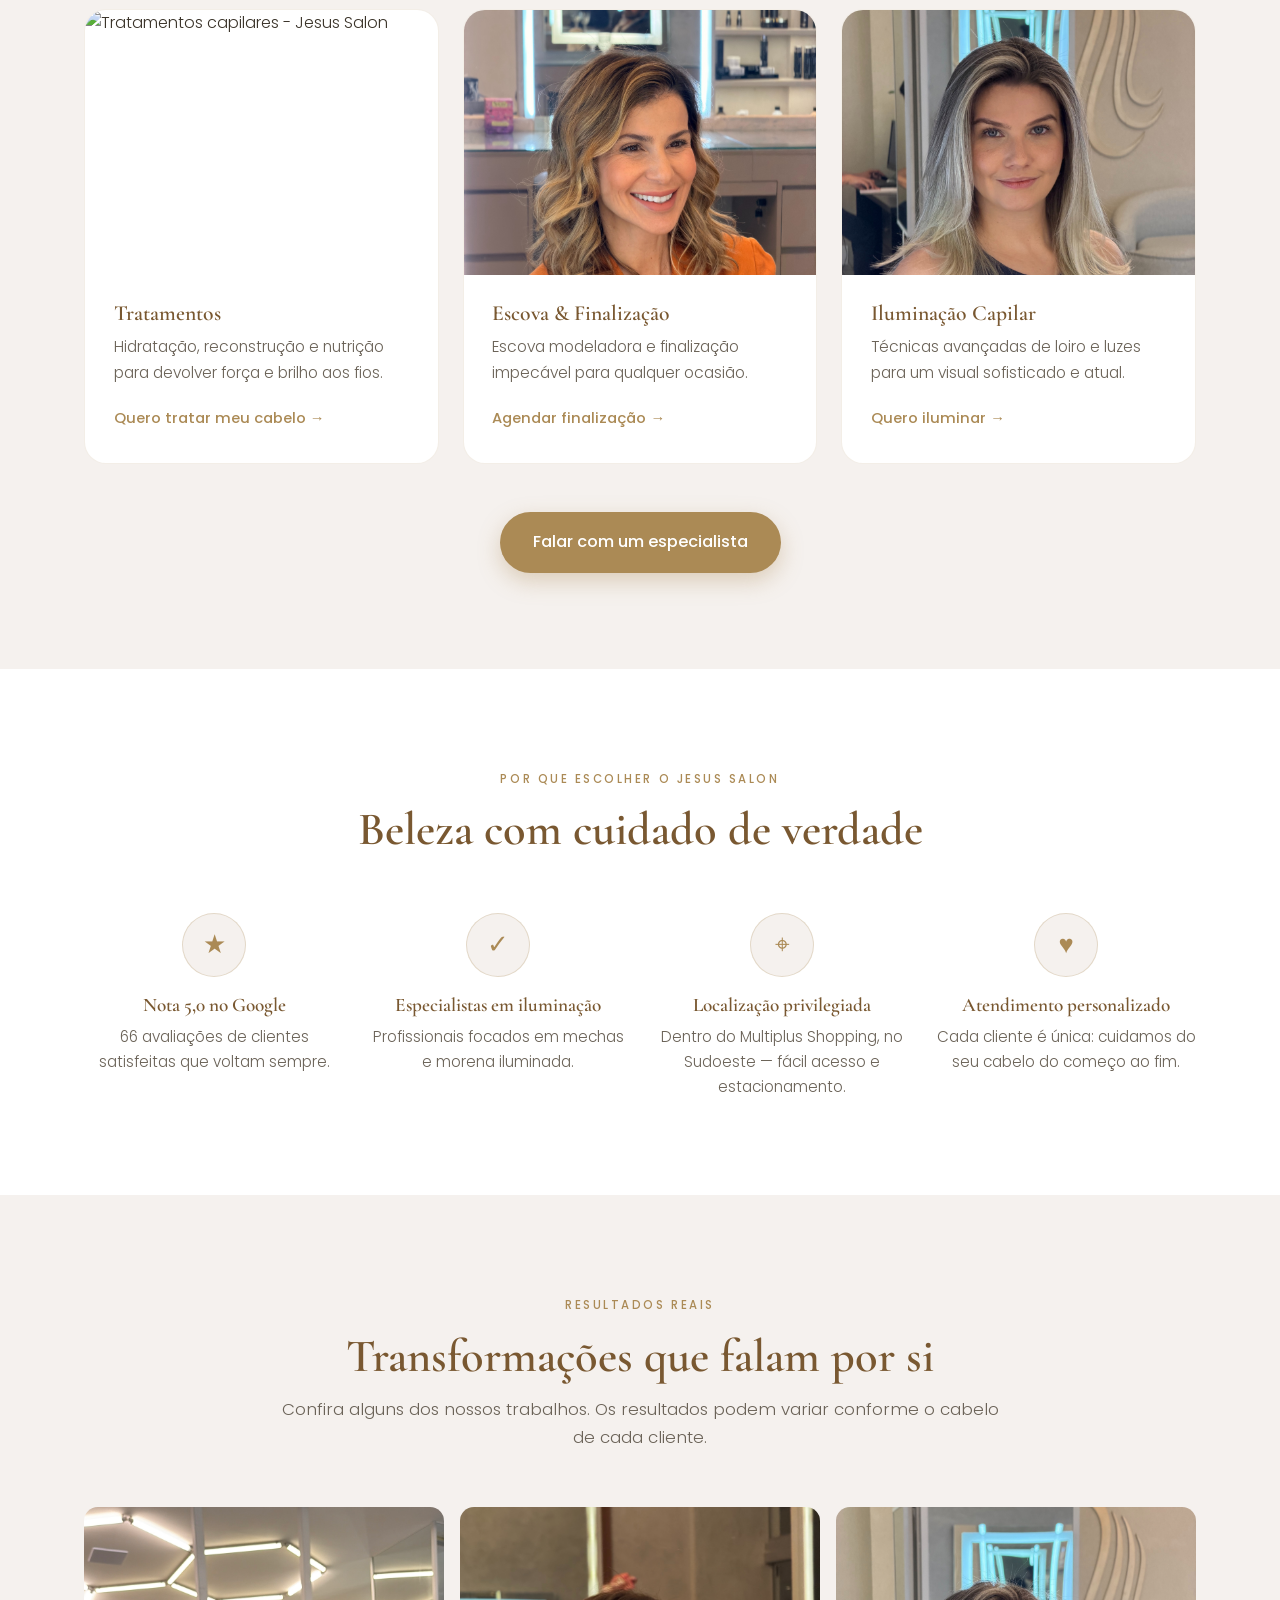
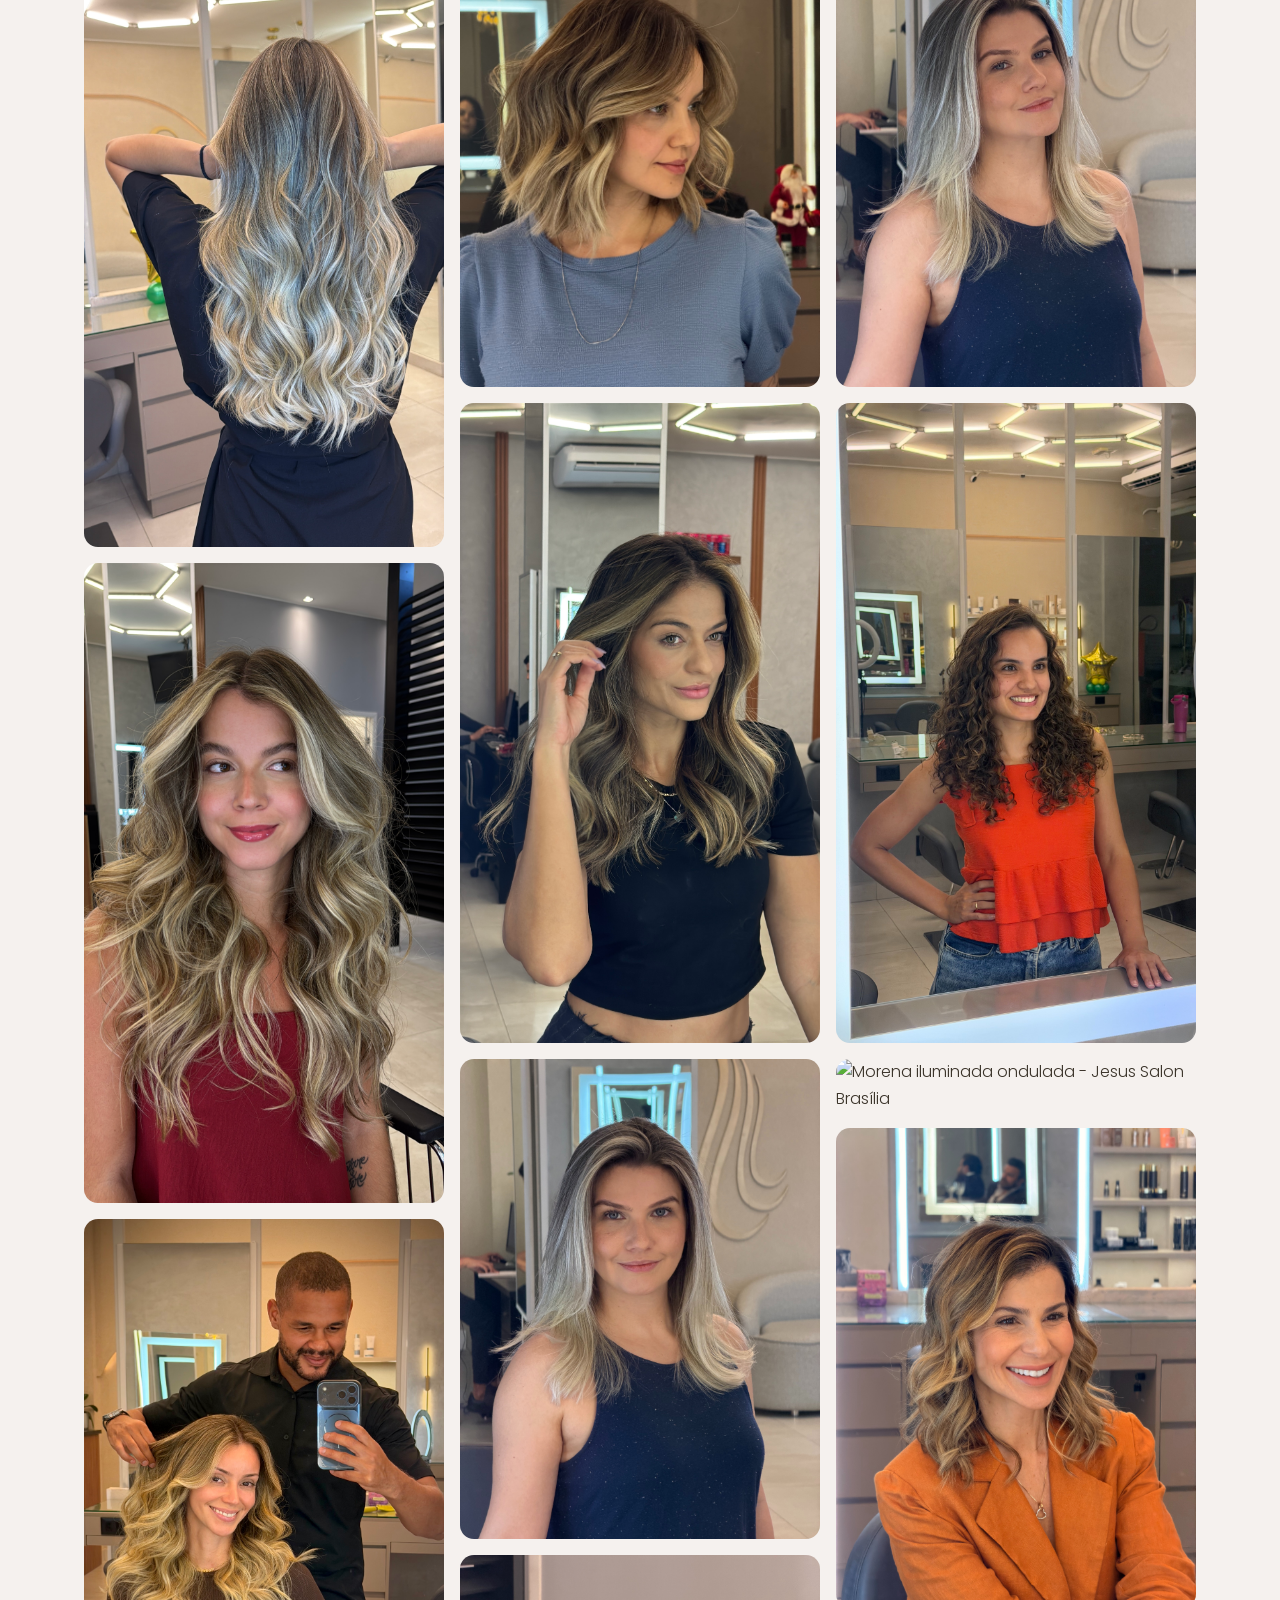
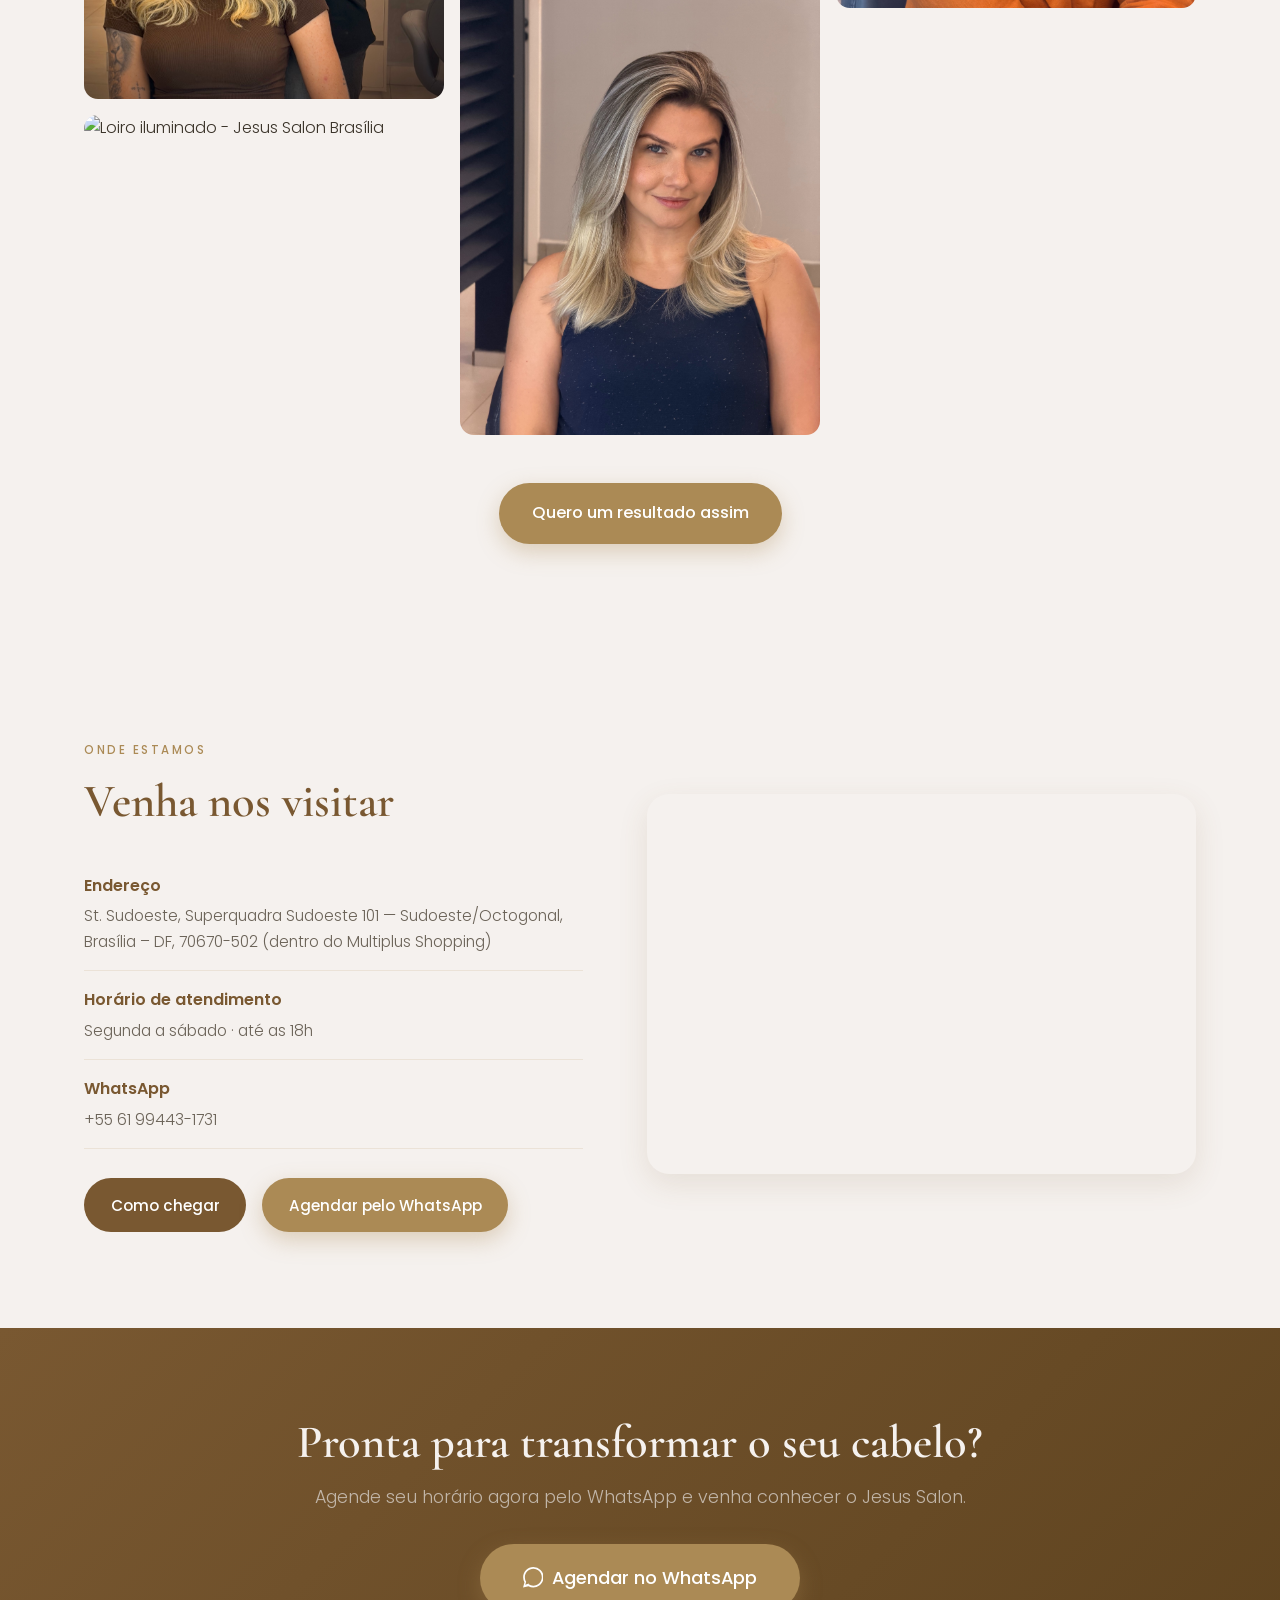
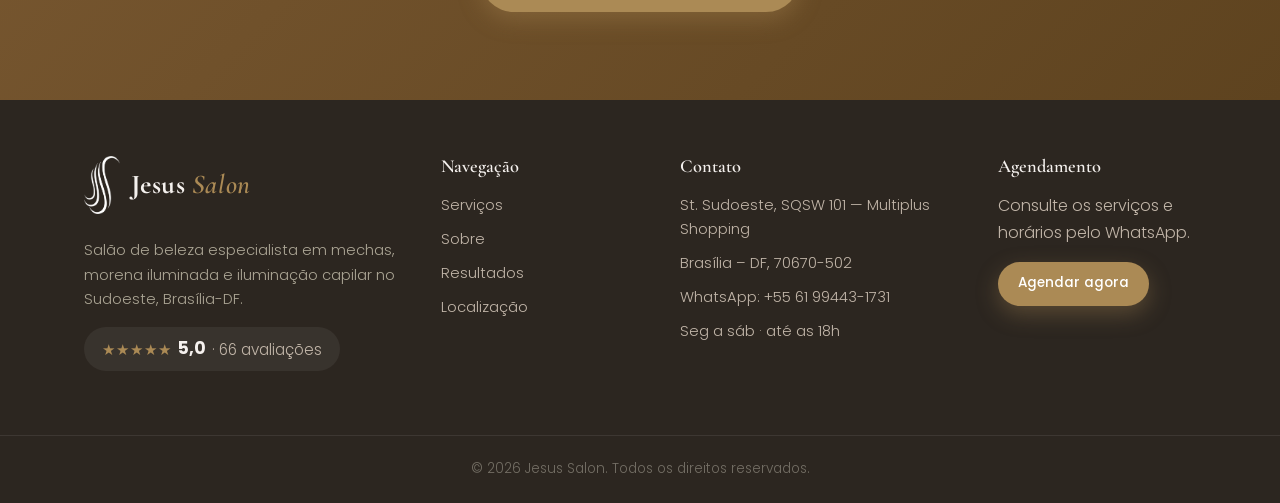
==== commit 16fff7e5: "Melhora contato pelo WhatsApp e primeira tela no celular Prioriza oferta e botão no celular, adapta " ====
--- a/index.html
+++ b/index.html
@@ -137,15 +137,14 @@
         <div class="hero-content">
           <span class="hero-badge">★ 5,0 · 66 avaliações no Google</span>
           <!-- TROQUE O TEXTO DA HEADLINE ABAIXO -->
-          <h1 class="hero-title">Realce sua beleza com <em>mechas</em> e <em>morena iluminada</em> em Brasília</h1>
+          <h1 class="hero-title"><em>Mechas</em> e <em>morena iluminada</em> no Sudoeste</h1>
           <p class="hero-subtitle">
-            Especialistas em iluminação capilar no Sudoeste. Um cabelo natural, luminoso
-            e do seu jeito — com atendimento nota 5,0.
+            Conheça nosso trabalho e consulte os horários pelo WhatsApp.
           </p>
           <div class="hero-cta">
             <a href="#" class="btn btn-primary btn-lg js-whatsapp" rel="noopener">
               <svg class="ico-wpp" viewBox="0 0 24 24" aria-hidden="true"><path d="M.057 24l1.687-6.163a11.867 11.867 0 01-1.587-5.945C.16 5.335 5.495 0 12.05 0a11.82 11.82 0 018.413 3.488 11.82 11.82 0 013.48 8.414c-.003 6.557-5.338 11.892-11.893 11.892a11.9 11.9 0 01-5.688-1.448L.057 24zm6.597-3.807c1.676.995 3.276 1.591 5.392 1.592 5.448 0 9.886-4.434 9.889-9.885.002-5.462-4.415-9.89-9.881-9.892-5.452 0-9.887 4.434-9.889 9.884a9.86 9.86 0 001.51 5.26l-.999 3.648 3.978-1.607z"/></svg>
-              Agendar no WhatsApp
+              Consultar horários no WhatsApp
             </a>
             <a href="#servicos" class="btn btn-ghost btn-lg">Ver serviços</a>
           </div>
@@ -186,7 +185,7 @@
             <div class="card-body">
               <h3>Mechas</h3>
               <p>Mechas sob medida para iluminar e dar dimensão ao seu cabelo com naturalidade.</p>
-              <a href="#" class="card-link js-whatsapp" rel="noopener">Quero mechas →</a>
+              <a href="#" class="card-link js-whatsapp" data-whatsapp-servico="mechas" rel="noopener">Quero mechas →</a>
             </div>
           </article>
 
@@ -195,7 +194,7 @@
             <div class="card-body">
               <h3>Morena Iluminada</h3>
               <p>O equilíbrio perfeito entre o seu tom natural e fios luminosos que valorizam o rosto.</p>
-              <a href="#" class="card-link js-whatsapp" rel="noopener">Quero morena iluminada →</a>
+              <a href="#" class="card-link js-whatsapp" data-whatsapp-servico="morena" rel="noopener">Quero morena iluminada →</a>
             </div>
           </article>
 
@@ -204,7 +203,7 @@
             <div class="card-body">
               <h3>Corte</h3>
               <p>Cortes personalizados que combinam com o seu estilo, rosto e rotina.</p>
-              <a href="#" class="card-link js-whatsapp" rel="noopener">Agendar corte →</a>
+              <a href="#" class="card-link js-whatsapp" data-whatsapp-servico="corte" rel="noopener">Agendar corte →</a>
             </div>
           </article>
 
@@ -213,7 +212,7 @@
             <div class="card-body">
               <h3>Tratamentos</h3>
               <p>Hidratação, reconstrução e nutrição para devolver força e brilho aos fios.</p>
-              <a href="#" class="card-link js-whatsapp" rel="noopener">Quero tratar meu cabelo →</a>
+              <a href="#" class="card-link js-whatsapp" data-whatsapp-servico="tratamento" rel="noopener">Quero tratar meu cabelo →</a>
             </div>
           </article>
 
@@ -222,7 +221,7 @@
             <div class="card-body">
               <h3>Escova &amp; Finalização</h3>
               <p>Escova modeladora e finalização impecável para qualquer ocasião.</p>
-              <a href="#" class="card-link js-whatsapp" rel="noopener">Agendar finalização →</a>
+              <a href="#" class="card-link js-whatsapp" data-whatsapp-servico="finalizacao" rel="noopener">Agendar finalização →</a>
             </div>
           </article>
 
@@ -231,7 +230,7 @@
             <div class="card-body">
               <h3>Iluminação Capilar</h3>
               <p>Técnicas avançadas de loiro e luzes para um visual sofisticado e atual.</p>
-              <a href="#" class="card-link js-whatsapp" rel="noopener">Quero iluminar →</a>
+              <a href="#" class="card-link js-whatsapp" data-whatsapp-servico="iluminacao" rel="noopener">Quero iluminar →</a>
             </div>
           </article>
         </div>
@@ -316,41 +315,6 @@
     </section>
 
     <!-- =======================================================================
-         PROVA SOCIAL / DEPOIMENTOS
-         ======================================================================= -->
-    <section class="section section-alt" id="depoimentos">
-      <div class="container">
-        <header class="section-head">
-          <div class="rating-badge">
-            <span class="rating-stars" aria-hidden="true">★★★★★</span>
-            <strong>5,0</strong>
-            <span class="rating-text">· 66 avaliações no Google</span>
-          </div>
-          <h2>O que as nossas clientes dizem</h2>
-        </header>
-
-        <!-- TROQUE OS DEPOIMENTOS ABAIXO (texto e nome de cada cliente) -->
-        <div class="testimonials-grid">
-          <blockquote class="testimonial">
-            <div class="t-stars" aria-hidden="true">★★★★★</div>
-            <p>"Amei o resultado das minhas mechas! Ficou super natural e o atendimento foi impecável. Recomendo demais."</p>
-            <footer>— Cliente satisfeita <small>(insira o nome)</small></footer>
-          </blockquote>
-          <blockquote class="testimonial">
-            <div class="t-stars" aria-hidden="true">★★★★★</div>
-            <p>"Fiz a morena iluminada e saí renovada. Profissionais atenciosos e muito caprichosos. Voltarei com certeza!"</p>
-            <footer>— Cliente satisfeita <small>(insira o nome)</small></footer>
-          </blockquote>
-          <blockquote class="testimonial">
-            <div class="t-stars" aria-hidden="true">★★★★★</div>
-            <p>"Melhor salão do Sudoeste! Cuidado com cada detalhe e um ambiente super agradável. Nota 10."</p>
-            <footer>— Cliente satisfeita <small>(insira o nome)</small></footer>
-          </blockquote>
-        </div>
-      </div>
-    </section>
-
-    <!-- =======================================================================
          LOCALIZAÇÃO
          ======================================================================= -->
     <section class="section" id="localizacao">
@@ -454,12 +418,8 @@
       </div>
 
       <div class="footer-col">
-        <h3>Redes sociais</h3>
-        <!-- TROQUE os links abaixo pelas redes sociais reais do salão -->
-        <ul class="footer-social">
-          <li><a href="#" target="_blank" rel="noopener">Instagram</a></li>
-          <li><a href="#" target="_blank" rel="noopener">Facebook</a></li>
-        </ul>
+        <h3>Agendamento</h3>
+        <p>Consulte os serviços e horários pelo WhatsApp.</p>
         <a href="#" class="btn btn-primary btn-sm js-whatsapp" rel="noopener" style="margin-top:1rem">Agendar agora</a>
       </div>
     </div>
--- a/styles.css
+++ b/styles.css
@@ -34,6 +34,8 @@
 * { margin: 0; padding: 0; box-sizing: border-box; }
 
 html { scroll-behavior: smooth; }
+
+section[id] { scroll-margin-top: 88px; }
 
 body {
   font-family: var(--fonte-corpo);
@@ -391,6 +393,7 @@
 /* ----------------------------------------------------------------------- */
 .hero-img {
   width: 100%;
+  height: auto;
   aspect-ratio: 56 / 64;
   object-fit: cover;
   border-radius: var(--radius-lg);
@@ -557,8 +560,10 @@
 /* RESPONSIVO                                                               */
 /* ----------------------------------------------------------------------- */
 @media (max-width: 900px) {
+  .hero { padding: 2rem 0 3rem; }
   .hero-grid { grid-template-columns: 1fr; }
-  .hero-media { order: -1; max-width: 380px; margin: 0 auto; }
+  .hero-media { width: 100%; max-width: 420px; margin: 0 auto; }
+  .hero-img { aspect-ratio: 4 / 3; }
   .photo-hero { aspect-ratio: 4 / 3; }
   .cards-grid { grid-template-columns: repeat(2, 1fr); }
   .loc-grid { grid-template-columns: 1fr; }
@@ -594,7 +599,7 @@
   .gallery-masonry { columns: 2; }
   .cards-grid { grid-template-columns: 1fr; }
   .footer-grid { grid-template-columns: 1fr; }
-  .hero-cta .btn { width: 100%; }
+  .hero-cta .btn { width: 100%; white-space: normal; text-align: center; padding-inline: 1rem; }
   .hero-img { aspect-ratio: 4 / 3; }
 }
 
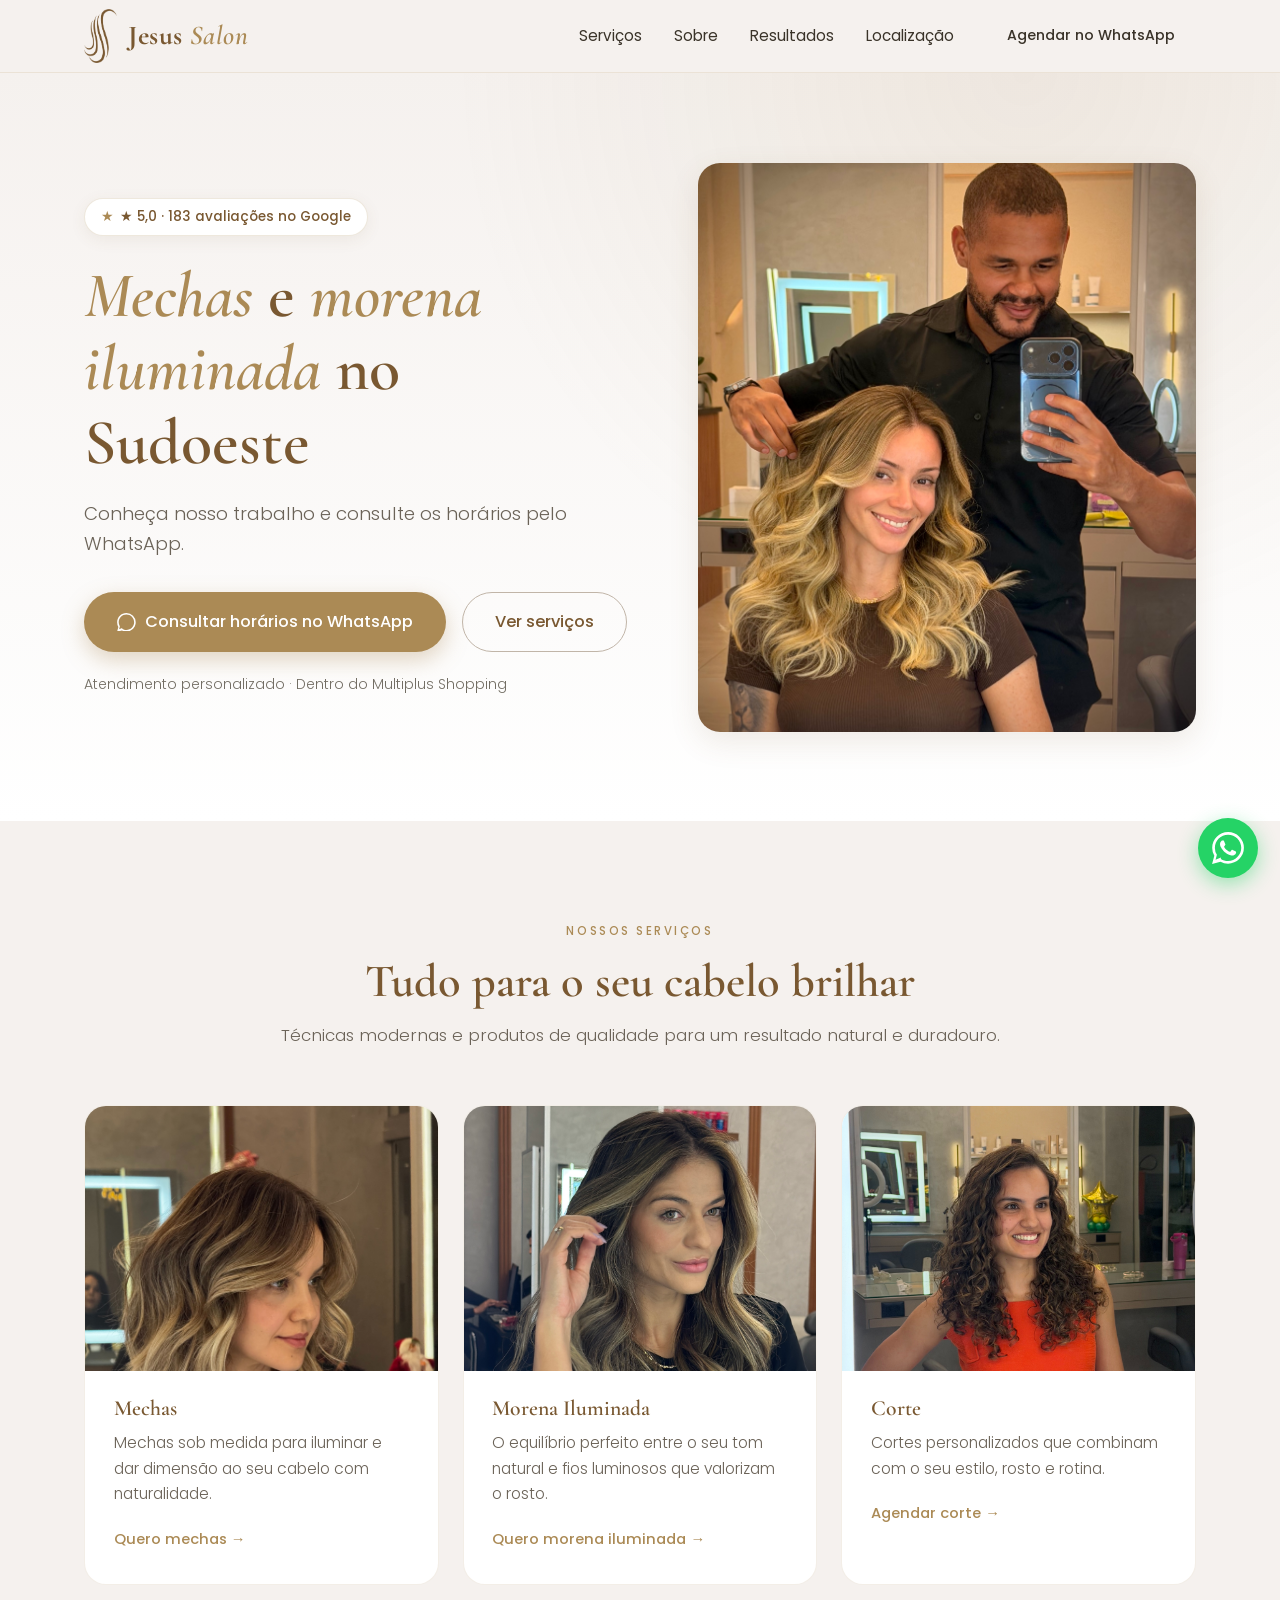
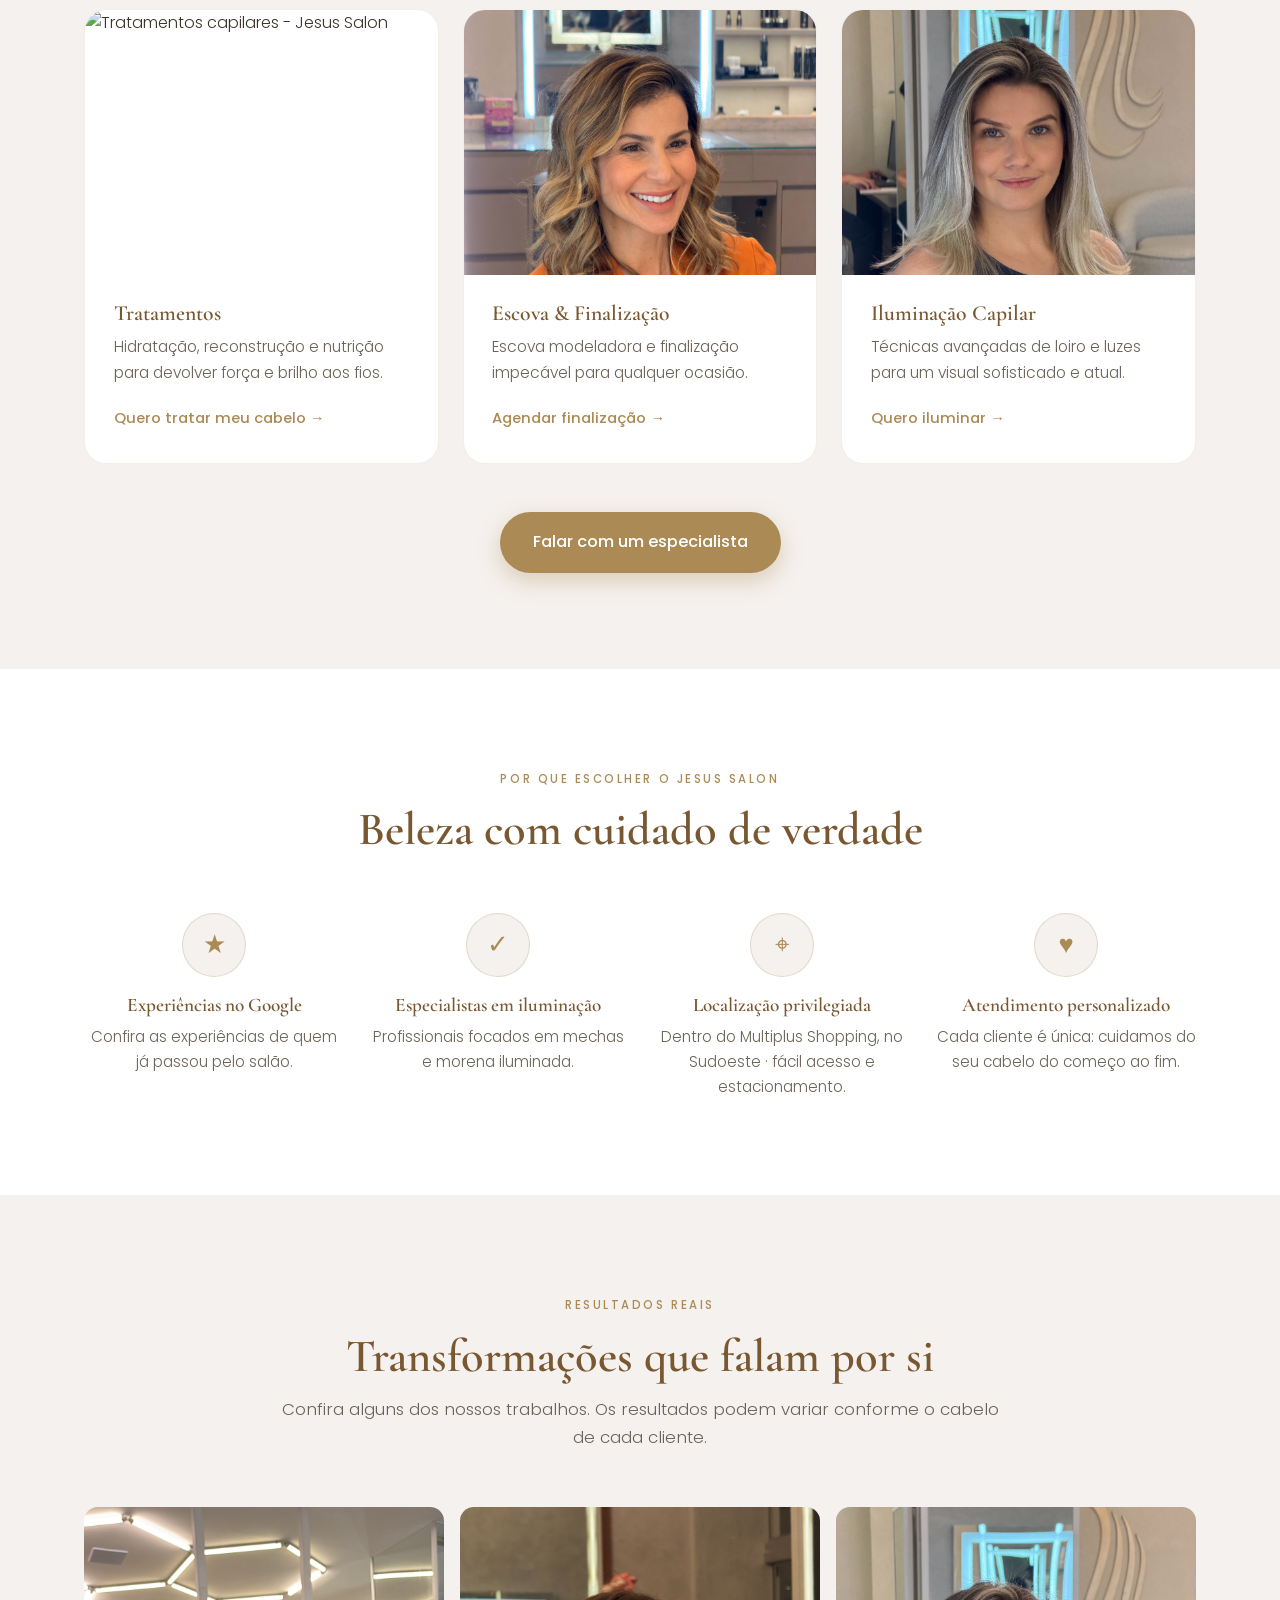
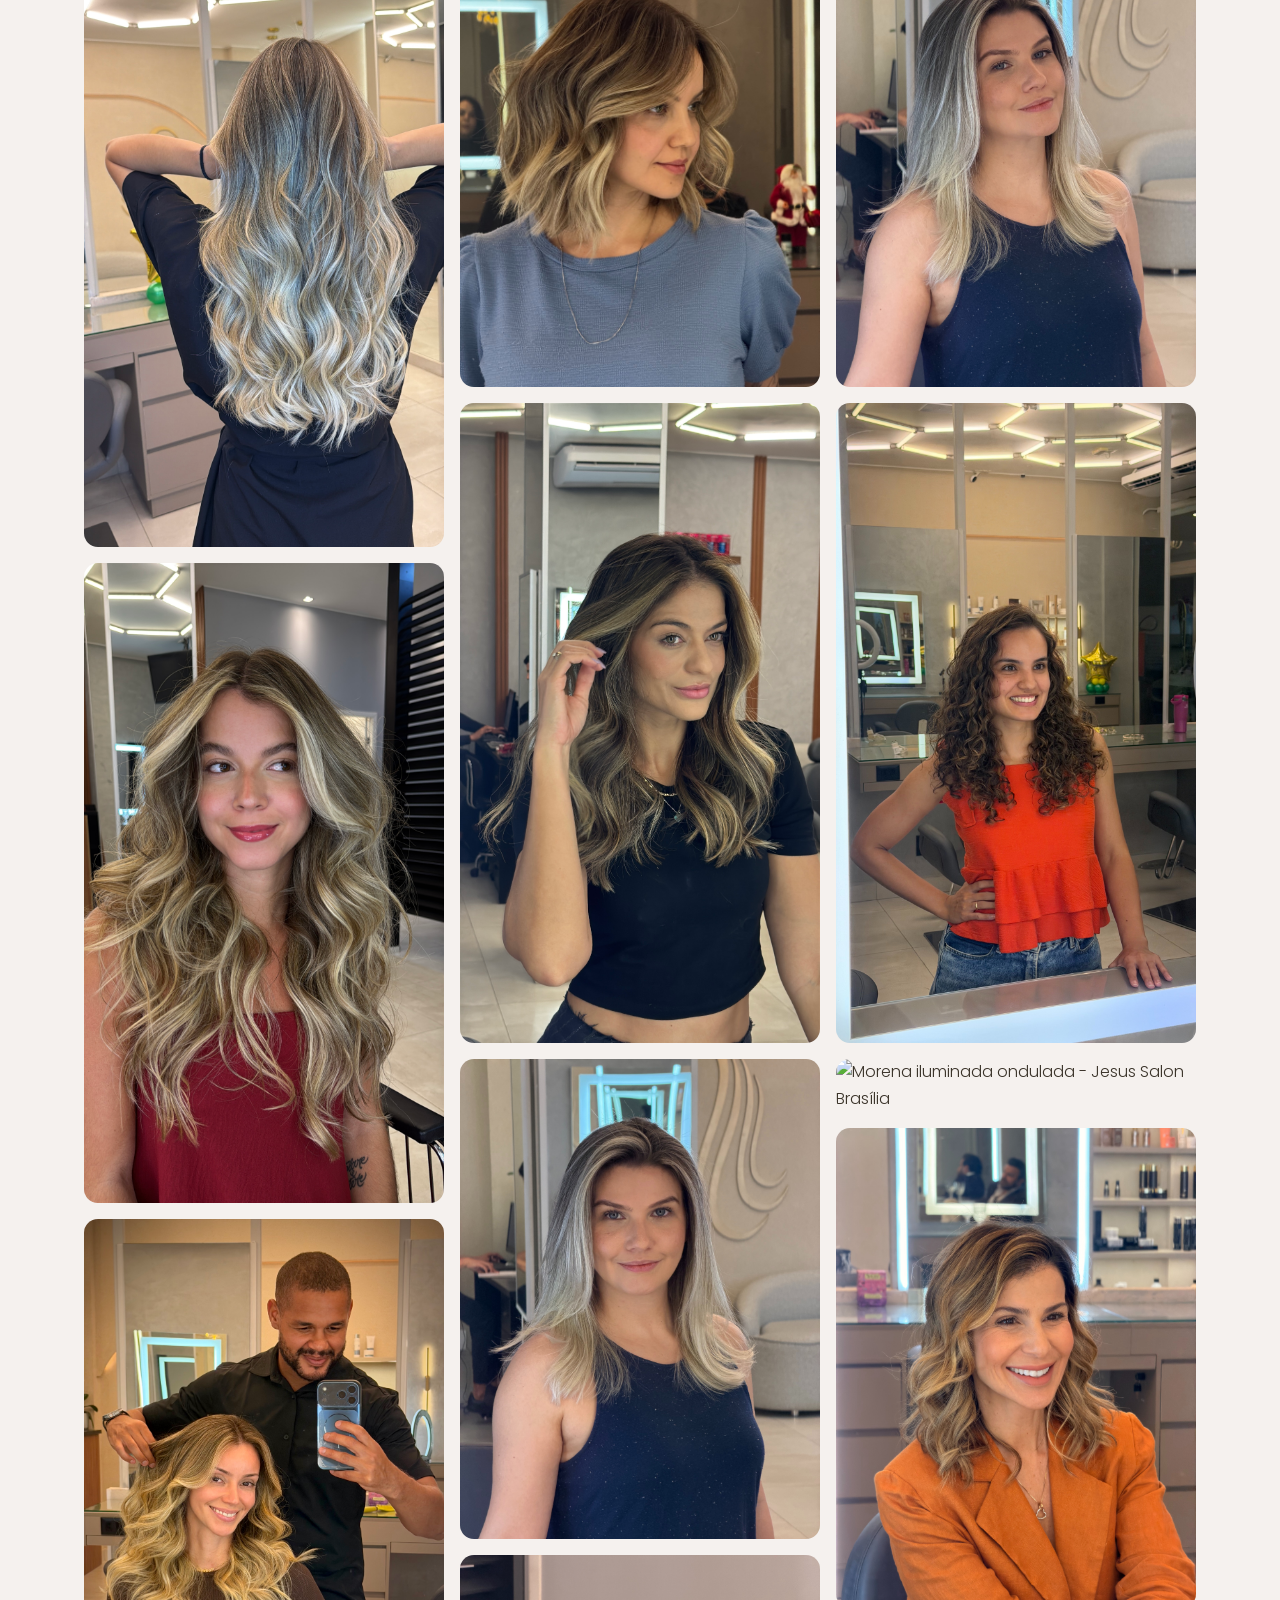
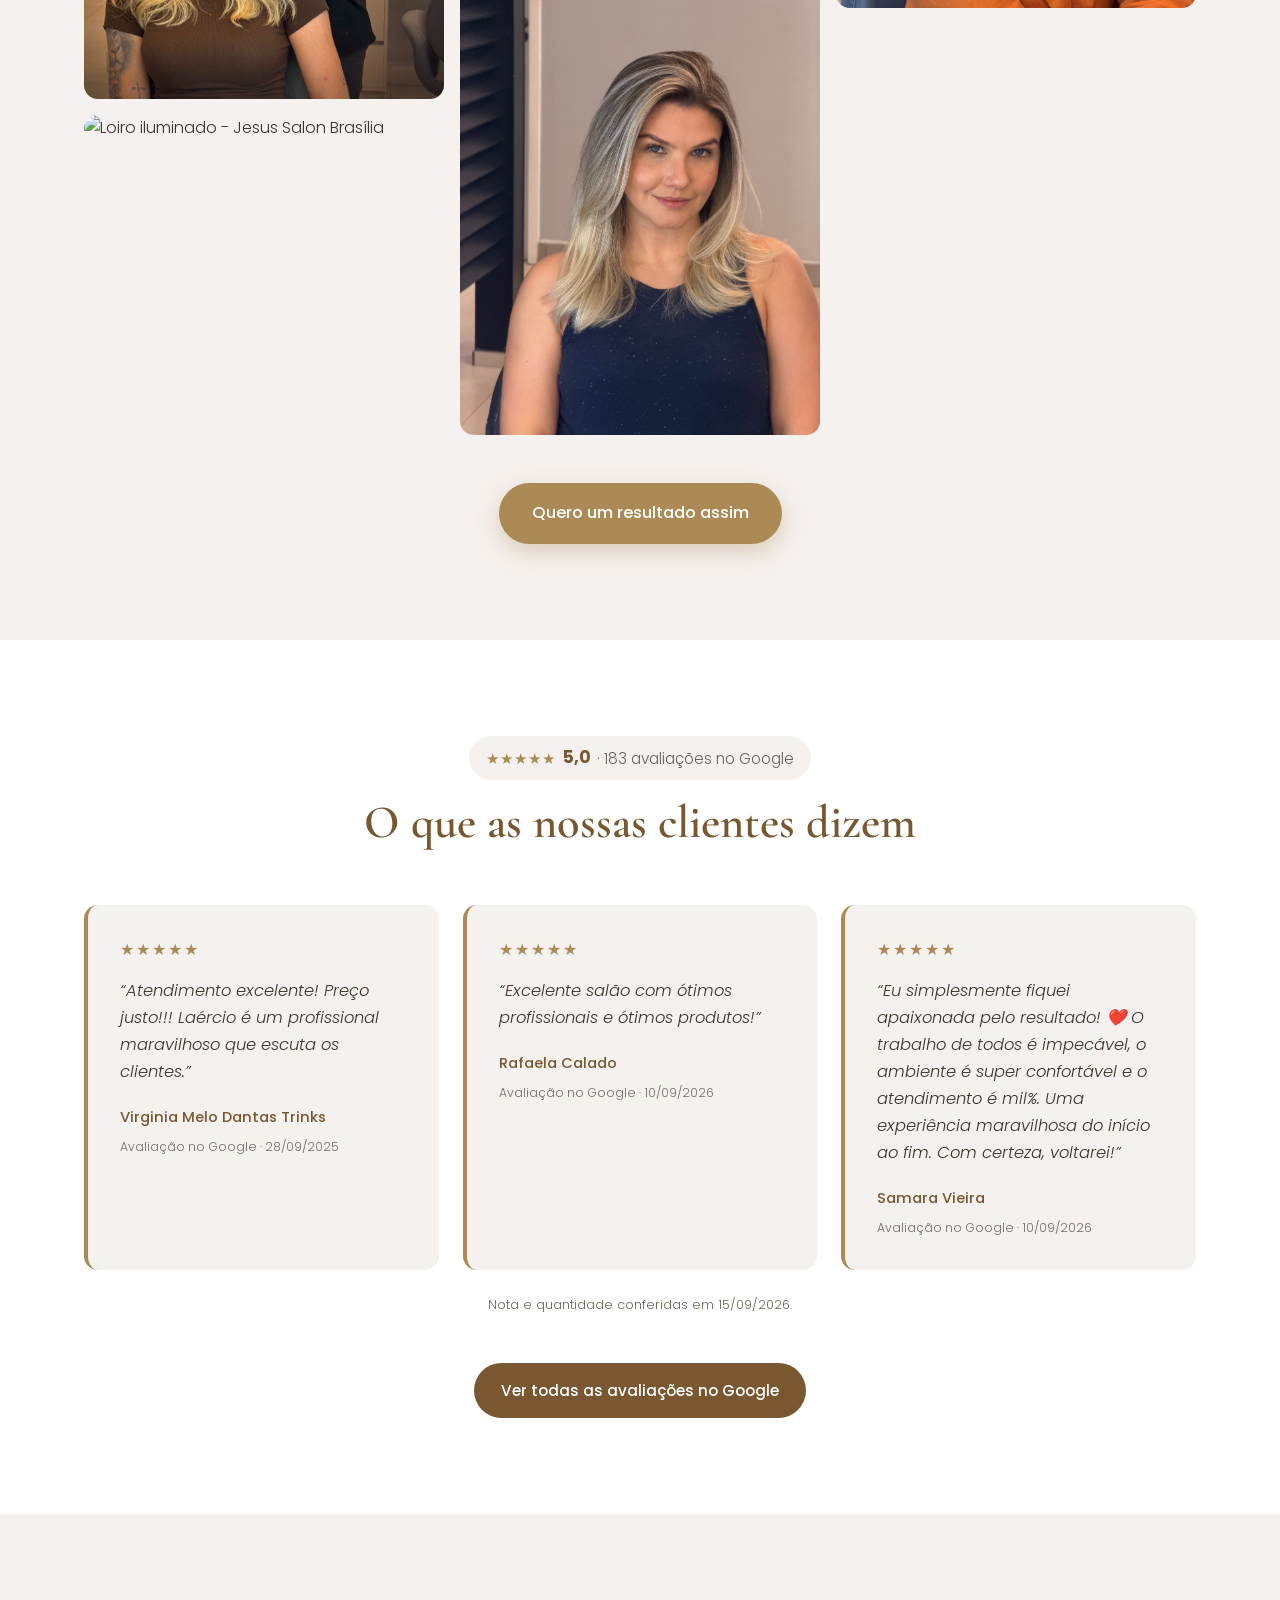
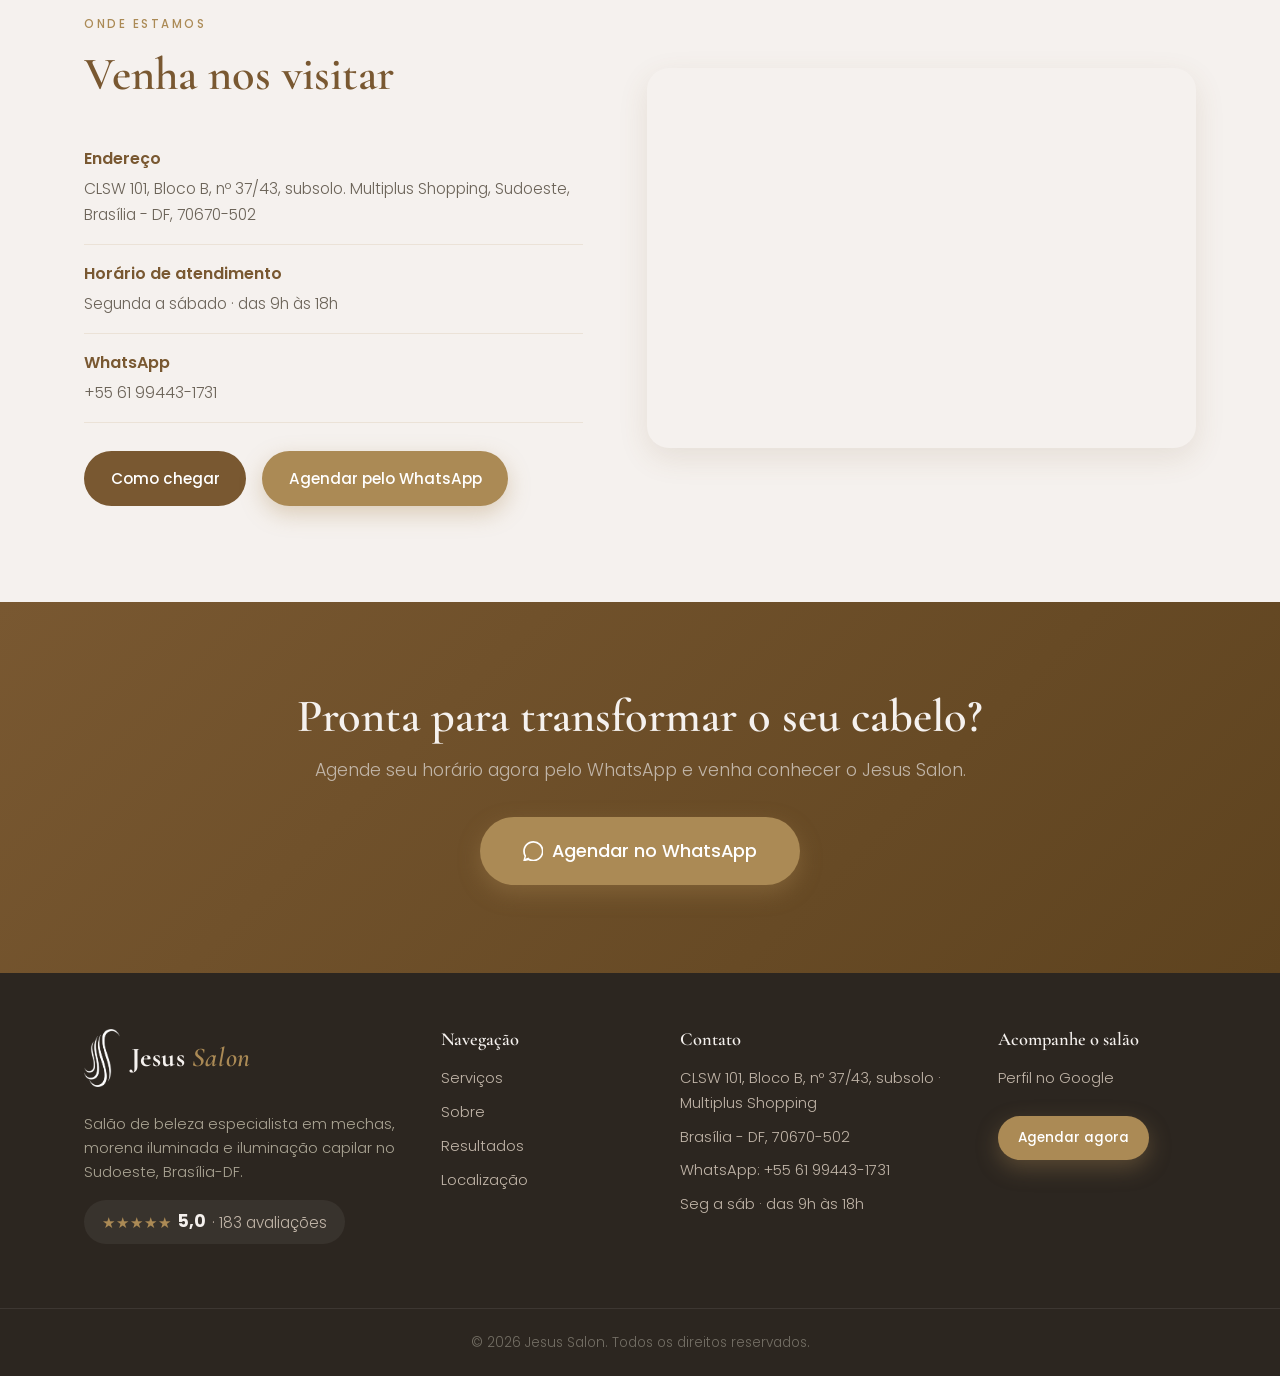
==== commit c12e9ef9: "Corrige avaliações reais, localização e compartilhamento; prepara sincronização Google Preserva melh" ====
--- a/index.html
+++ b/index.html
@@ -3,9 +3,6 @@
 <head>
   <meta charset="UTF-8" />
   <meta name="viewport" content="width=device-width, initial-scale=1.0" />
-
-  <!-- ====================== GOOGLE TAG (gtag.js) — Google Ads ====================== -->
-  <!-- ID da conta do Google Ads. Para trocar, altere AW-18275338840 aqui e em script.js -->
   <script async src="https://www.googletagmanager.com/gtag/js?id=AW-18275338840"></script>
   <script>
     window.dataLayer = window.dataLayer || [];
@@ -13,59 +10,41 @@
     gtag('js', new Date());
     gtag('config', 'AW-18275338840');
   </script>
-
-  <!-- ====================== SEO PRINCIPAL ====================== -->
-  <title>Jesus Salon — Mechas e Morena Iluminada no Sudoeste, Brasília-DF</title>
-  <meta name="description" content="Salão de beleza no Sudoeste, Brasília-DF, especialista em mechas, morena iluminada e iluminação capilar. Nota 5,0 no Google. Agende pelo WhatsApp!" />
+  <title>Jesus Salon · Mechas e Morena Iluminada no Sudoeste, Brasília-DF</title>
+  <meta name="description" content="Salão de beleza no Sudoeste, Brasília-DF, especialista em mechas, morena iluminada e iluminação capilar. Agende pelo WhatsApp!" />
   <meta name="keywords" content="salão de beleza Sudoeste Brasília, mechas Brasília, morena iluminada Brasília, iluminação capilar, cabeleireiro Sudoeste, Jesus Salon" />
   <meta name="author" content="Jesus Salon" />
   <meta name="robots" content="index, follow" />
-
-  <!-- TROQUE o domínio abaixo pelo endereço real do site quando publicar -->
   <link rel="canonical" href="https://www.jesussalon.com.br/" />
-
-  <!-- ====================== OPEN GRAPH (Facebook/WhatsApp) ====================== -->
   <meta property="og:type" content="website" />
   <meta property="og:locale" content="pt_BR" />
-  <meta property="og:title" content="Jesus Salon — Mechas e Morena Iluminada no Sudoeste, Brasília" />
-  <meta property="og:description" content="Especialista em mechas, morena iluminada e iluminação capilar. Nota 5,0 no Google. Agende pelo WhatsApp!" />
+  <meta property="og:title" content="Jesus Salon · Mechas e Morena Iluminada no Sudoeste, Brasília" />
+  <meta property="og:description" content="Especialista em mechas, morena iluminada e iluminação capilar. Agende pelo WhatsApp!" />
   <meta property="og:url" content="https://www.jesussalon.com.br/" />
-  <!-- TROQUE a imagem abaixo: use uma foto 1200x630px (logo + foto de destaque) -->
-  <meta property="og:image" content="https://www.jesussalon.com.br/assets/og-image.jpg" />
+  <meta property="og:image" content="https://www.jesussalon.com.br/images/og-image.jpg" />
   <meta property="og:site_name" content="Jesus Salon" />
-
-  <!-- ====================== TWITTER CARD ====================== -->
   <meta name="twitter:card" content="summary_large_image" />
-  <meta name="twitter:title" content="Jesus Salon — Mechas e Morena Iluminada no Sudoeste, Brasília" />
-  <meta name="twitter:description" content="Especialista em mechas, morena iluminada e iluminação capilar. Nota 5,0 no Google. Agende pelo WhatsApp!" />
-  <!-- TROQUE a imagem abaixo: mesma imagem 1200x630px -->
-  <meta name="twitter:image" content="https://www.jesussalon.com.br/assets/og-image.jpg" />
-
-  <!-- ====================== FONTES (Google Fonts) ====================== -->
+  <meta name="twitter:title" content="Jesus Salon · Mechas e Morena Iluminada no Sudoeste, Brasília" />
+  <meta name="twitter:description" content="Especialista em mechas, morena iluminada e iluminação capilar. Agende pelo WhatsApp!" />
+  <meta name="twitter:image" content="https://www.jesussalon.com.br/images/og-image.jpg" />
   <link rel="preconnect" href="https://fonts.googleapis.com" />
   <link rel="preconnect" href="https://fonts.gstatic.com" crossorigin />
   <link href="https://fonts.googleapis.com/css2?family=Cormorant+Garamond:wght@500;600;700&family=Poppins:wght@300;400;500;600&display=swap" rel="stylesheet" />
-
-  <!-- ====================== ESTILOS ====================== -->
   <link rel="stylesheet" href="styles.css" />
-
-  <!-- Favicon (usa a logo do salão) -->
   <link rel="icon" type="image/png" href="images/logo-marrom.png" />
-
-  <!-- ====================== DADOS ESTRUTURADOS (Schema.org) ====================== -->
   <script type="application/ld+json">
   {
     "@context": "https://schema.org",
     "@type": "HairSalon",
     "name": "Jesus Salon",
-    "image": "https://www.jesussalon.com.br/assets/og-image.jpg",
+    "image": "https://www.jesussalon.com.br/images/og-image.jpg",
     "description": "Salão de beleza especialista em mechas, morena iluminada e iluminação capilar no Sudoeste, Brasília-DF.",
     "url": "https://www.jesussalon.com.br/",
     "telephone": "+5561994431731",
     "priceRange": "$$",
     "address": {
       "@type": "PostalAddress",
-      "streetAddress": "St. Sudoeste, Superquadra Sudoeste 101 (Multiplus Shopping)",
+      "streetAddress": "CLSW 101, Bloco B, nº 37/43, subsolo (Multiplus Shopping)",
       "addressLocality": "Brasília",
       "addressRegion": "DF",
       "postalCode": "70670-502",
@@ -83,31 +62,15 @@
         "opens": "09:00",
         "closes": "18:00"
       }
-    ],
-    "aggregateRating": {
-      "@type": "AggregateRating",
-      "ratingValue": "5.0",
-      "reviewCount": "66",
-      "bestRating": "5"
-    },
-    "sameAs": [
-      "https://www.instagram.com/",
-      "https://www.facebook.com/"
     ]
   }
   </script>
 </head>
 
 <body>
-
-  <!-- =======================================================================
-       HEADER FIXO (STICKY)
-       ======================================================================= -->
   <header class="site-header" id="topo">
     <div class="container header-inner">
-      <!-- LOGO: substitua o texto abaixo por <img src="assets/logo.png" alt="Jesus Salon" /> -->
       <a href="#topo" class="logo" aria-label="Jesus Salon - Início">
-        <!-- LOGO (versão marrom p/ fundo claro). Para trocar, substitua images/logo-marrom.png -->
         <img class="logo-img" src="images/logo-marrom.png" alt="" width="32" height="52" />
         <span class="logo-text">Jesus <em>Salon</em></span>
       </a>
@@ -121,28 +84,21 @@
           <li><a href="#sobre">Sobre</a></li>
           <li><a href="#resultados">Resultados</a></li>
           <li><a href="#localizacao">Localização</a></li>
-          <li><a href="#" class="btn btn-header js-whatsapp" rel="noopener">Agendar no WhatsApp</a></li>
+          <li><a href="https://wa.me/5561994431731?text=Ol%C3%A1%21%20Vim%20pelo%20site%20e%20gostaria%20de%20consultar%20os%20servi%C3%A7os%20e%20hor%C3%A1rios%20do%20Jesus%20Salon." class="btn btn-header js-whatsapp" rel="noopener" data-whatsapp-servico="geral">Agendar no WhatsApp</a></li>
         </ul>
       </nav>
     </div>
   </header>
 
   <main>
-
-    <!-- =======================================================================
-         HERO
-         ======================================================================= -->
     <section class="hero" id="hero">
       <div class="container hero-grid">
         <div class="hero-content">
-          <span class="hero-badge">★ 5,0 · 66 avaliações no Google</span>
-          <!-- TROQUE O TEXTO DA HEADLINE ABAIXO -->
+          <span class="hero-badge"><span data-review-summary>★ 5,0 · 183 avaliações no Google</span></span>
           <h1 class="hero-title"><em>Mechas</em> e <em>morena iluminada</em> no Sudoeste</h1>
-          <p class="hero-subtitle">
-            Conheça nosso trabalho e consulte os horários pelo WhatsApp.
-          </p>
+          <p class="hero-subtitle">Conheça nosso trabalho e consulte os horários pelo WhatsApp.</p>
           <div class="hero-cta">
-            <a href="#" class="btn btn-primary btn-lg js-whatsapp" rel="noopener">
+            <a href="https://wa.me/5561994431731?text=Ol%C3%A1%21%20Vim%20pelo%20site%20e%20gostaria%20de%20consultar%20os%20servi%C3%A7os%20e%20hor%C3%A1rios%20do%20Jesus%20Salon." class="btn btn-primary btn-lg js-whatsapp" rel="noopener" data-whatsapp-servico="geral">
               <svg class="ico-wpp" viewBox="0 0 24 24" aria-hidden="true"><path d="M.057 24l1.687-6.163a11.867 11.867 0 01-1.587-5.945C.16 5.335 5.495 0 12.05 0a11.82 11.82 0 018.413 3.488 11.82 11.82 0 013.48 8.414c-.003 6.557-5.338 11.892-11.893 11.892a11.9 11.9 0 01-5.688-1.448L.057 24zm6.597-3.807c1.676.995 3.276 1.591 5.392 1.592 5.448 0 9.886-4.434 9.889-9.885.002-5.462-4.415-9.89-9.881-9.892-5.452 0-9.887 4.434-9.889 9.884a9.86 9.86 0 001.51 5.26l-.999 3.648 3.978-1.607z"/></svg>
               Consultar horários no WhatsApp
             </a>
@@ -152,12 +108,6 @@
         </div>
 
         <div class="hero-media">
-          <!-- ============================================================
-               FOTO DE DESTAQUE DO HERO
-               Substitua a div abaixo por:
-               <img src="assets/hero.jpg" alt="Cliente do Jesus Salon com mechas iluminadas" width="560" height="640" />
-               Dimensão recomendada: 560x640px (vertical)
-               ============================================================ -->
           <img
             src="images/IMG_0394.JPG.jpeg"
             alt="Jesus, cabeleireiro do Jesus Salon, finalizando o cabelo de uma cliente"
@@ -167,10 +117,6 @@
         </div>
       </div>
     </section>
-
-    <!-- =======================================================================
-         SERVIÇOS
-         ======================================================================= -->
     <section class="section" id="servicos">
       <div class="container">
         <header class="section-head">
@@ -185,7 +131,7 @@
             <div class="card-body">
               <h3>Mechas</h3>
               <p>Mechas sob medida para iluminar e dar dimensão ao seu cabelo com naturalidade.</p>
-              <a href="#" class="card-link js-whatsapp" data-whatsapp-servico="mechas" rel="noopener">Quero mechas →</a>
+              <a href="https://wa.me/5561994431731?text=Ol%C3%A1%21%20Tenho%20interesse%20em%20mechas%20e%20gostaria%20de%20saber%20como%20funciona%20a%20avalia%C3%A7%C3%A3o%20e%20consultar%20hor%C3%A1rios." class="card-link js-whatsapp" rel="noopener" data-whatsapp-servico="mechas">Quero mechas →</a>
             </div>
           </article>
 
@@ -194,7 +140,7 @@
             <div class="card-body">
               <h3>Morena Iluminada</h3>
               <p>O equilíbrio perfeito entre o seu tom natural e fios luminosos que valorizam o rosto.</p>
-              <a href="#" class="card-link js-whatsapp" data-whatsapp-servico="morena" rel="noopener">Quero morena iluminada →</a>
+              <a href="https://wa.me/5561994431731?text=Ol%C3%A1%21%20Tenho%20interesse%20em%20morena%20iluminada%20e%20gostaria%20de%20saber%20como%20funciona%20a%20avalia%C3%A7%C3%A3o%20e%20consultar%20hor%C3%A1rios." class="card-link js-whatsapp" rel="noopener" data-whatsapp-servico="morena">Quero morena iluminada →</a>
             </div>
           </article>
 
@@ -203,7 +149,7 @@
             <div class="card-body">
               <h3>Corte</h3>
               <p>Cortes personalizados que combinam com o seu estilo, rosto e rotina.</p>
-              <a href="#" class="card-link js-whatsapp" data-whatsapp-servico="corte" rel="noopener">Agendar corte →</a>
+              <a href="https://wa.me/5561994431731?text=Ol%C3%A1%21%20Gostaria%20de%20consultar%20valores%20e%20hor%C3%A1rios%20para%20um%20corte%20de%20cabelo." class="card-link js-whatsapp" rel="noopener" data-whatsapp-servico="corte">Agendar corte →</a>
             </div>
           </article>
 
@@ -212,7 +158,7 @@
             <div class="card-body">
               <h3>Tratamentos</h3>
               <p>Hidratação, reconstrução e nutrição para devolver força e brilho aos fios.</p>
-              <a href="#" class="card-link js-whatsapp" data-whatsapp-servico="tratamento" rel="noopener">Quero tratar meu cabelo →</a>
+              <a href="https://wa.me/5561994431731?text=Ol%C3%A1%21%20Gostaria%20de%20conversar%20sobre%20tratamentos%20para%20o%20meu%20cabelo%20e%20consultar%20hor%C3%A1rios." class="card-link js-whatsapp" rel="noopener" data-whatsapp-servico="tratamento">Quero tratar meu cabelo →</a>
             </div>
           </article>
 
@@ -221,7 +167,7 @@
             <div class="card-body">
               <h3>Escova &amp; Finalização</h3>
               <p>Escova modeladora e finalização impecável para qualquer ocasião.</p>
-              <a href="#" class="card-link js-whatsapp" data-whatsapp-servico="finalizacao" rel="noopener">Agendar finalização →</a>
+              <a href="https://wa.me/5561994431731?text=Ol%C3%A1%21%20Gostaria%20de%20consultar%20as%20op%C3%A7%C3%B5es%20de%20finaliza%C3%A7%C3%A3o%20e%20os%20hor%C3%A1rios%20dispon%C3%ADveis." class="card-link js-whatsapp" rel="noopener" data-whatsapp-servico="finalizacao">Agendar finalização →</a>
             </div>
           </article>
 
@@ -230,20 +176,16 @@
             <div class="card-body">
               <h3>Iluminação Capilar</h3>
               <p>Técnicas avançadas de loiro e luzes para um visual sofisticado e atual.</p>
-              <a href="#" class="card-link js-whatsapp" data-whatsapp-servico="iluminacao" rel="noopener">Quero iluminar →</a>
+              <a href="https://wa.me/5561994431731?text=Ol%C3%A1%21%20Tenho%20interesse%20em%20ilumina%C3%A7%C3%A3o%20capilar%20e%20gostaria%20de%20consultar%20as%20op%C3%A7%C3%B5es%20e%20hor%C3%A1rios." class="card-link js-whatsapp" rel="noopener" data-whatsapp-servico="iluminacao">Quero iluminar →</a>
             </div>
           </article>
         </div>
 
         <div class="section-cta">
-          <a href="#" class="btn btn-primary btn-lg js-whatsapp" rel="noopener">Falar com um especialista</a>
-        </div>
-      </div>
-    </section>
-
-    <!-- =======================================================================
-         DIFERENCIAIS / POR QUE ESCOLHER
-         ======================================================================= -->
+          <a href="https://wa.me/5561994431731?text=Ol%C3%A1%21%20Vim%20pelo%20site%20e%20gostaria%20de%20consultar%20os%20servi%C3%A7os%20e%20hor%C3%A1rios%20do%20Jesus%20Salon." class="btn btn-primary btn-lg js-whatsapp" rel="noopener" data-whatsapp-servico="geral">Falar com um especialista</a>
+        </div>
+      </div>
+    </section>
     <section class="section section-alt" id="sobre">
       <div class="container">
         <header class="section-head">
@@ -254,8 +196,8 @@
         <div class="features-grid">
           <div class="feature">
             <div class="feature-ico" aria-hidden="true">★</div>
-            <h3>Nota 5,0 no Google</h3>
-            <p>66 avaliações de clientes satisfeitas que voltam sempre.</p>
+            <h3>Experiências no Google</h3>
+            <p>Confira as experiências de quem já passou pelo salão.</p>
           </div>
           <div class="feature">
             <div class="feature-ico" aria-hidden="true">✓</div>
@@ -265,7 +207,7 @@
           <div class="feature">
             <div class="feature-ico" aria-hidden="true">⌖</div>
             <h3>Localização privilegiada</h3>
-            <p>Dentro do Multiplus Shopping, no Sudoeste — fácil acesso e estacionamento.</p>
+            <p>Dentro do Multiplus Shopping, no Sudoeste · fácil acesso e estacionamento.</p>
           </div>
           <div class="feature">
             <div class="feature-ico" aria-hidden="true">♥</div>
@@ -275,10 +217,6 @@
         </div>
       </div>
     </section>
-
-    <!-- =======================================================================
-         GALERIA DE RESULTADOS
-         ======================================================================= -->
     <section class="section" id="resultados">
       <div class="container">
         <header class="section-head">
@@ -286,13 +224,6 @@
           <h2>Transformações que falam por si</h2>
           <p class="section-sub">Confira alguns dos nossos trabalhos. Os resultados podem variar conforme o cabelo de cada cliente.</p>
         </header>
-
-        <!-- ============================================================
-             GALERIA DE FOTOS
-             Substitua cada div ".photo-placeholder" por uma imagem:
-             <img src="assets/galeria-1.jpg" alt="Resultado de mechas iluminadas" width="400" height="400" loading="lazy" />
-             Dimensão recomendada: 400x400px (quadrada), mesma proporção em todas.
-             ============================================================ -->
         <div class="gallery-masonry">
           <img src="images/IMG_1371.JPG.jpeg"  alt="Mechas platinum longas - Jesus Salon Brasília"       loading="lazy" />
           <img src="images/IMG_4109.JPG.jpeg"  alt="Mechas iluminadas onduladas - Jesus Salon Brasília"  loading="lazy" />
@@ -309,14 +240,23 @@
         </div>
 
         <div class="section-cta">
-          <a href="#" class="btn btn-primary btn-lg js-whatsapp" rel="noopener">Quero um resultado assim</a>
-        </div>
-      </div>
-    </section>
-
-    <!-- =======================================================================
-         LOCALIZAÇÃO
-         ======================================================================= -->
+          <a href="https://wa.me/5561994431731?text=Ol%C3%A1%21%20Vim%20pelo%20site%20e%20gostaria%20de%20consultar%20os%20servi%C3%A7os%20e%20hor%C3%A1rios%20do%20Jesus%20Salon." class="btn btn-primary btn-lg js-whatsapp" rel="noopener" data-whatsapp-servico="geral">Quero um resultado assim</a>
+        </div>
+      </div>
+    </section>
+    <section class="section section-alt" id="depoimentos">
+      <div class="container">
+        <header class="section-head">
+          <div class="rating-badge">
+            <span class="rating-stars" aria-hidden="true">★★★★★</span>
+            <strong data-review-rating>5,0</strong>
+            <span class="rating-text">· <span data-review-count>183</span> avaliações no Google</span>
+          </div>
+          <h2>O que as nossas clientes dizem</h2>
+        </header>
+        <div class="testimonials-grid"><blockquote class="testimonial"><div class="t-stars" aria-label="5 de 5 estrelas">★★★★★</div><p>“Atendimento excelente! Preço justo!!! Laércio é um profissional maravilhoso que escuta os clientes.”</p><footer>Virginia Melo Dantas Trinks <small>Avaliação no Google · <time datetime="2025-09-28">28/09/2025</time></small></footer></blockquote>
+<blockquote class="testimonial"><div class="t-stars" aria-label="5 de 5 estrelas">★★★★★</div><p>“Excelente salão com ótimos profissionais e ótimos produtos!”</p><footer>Rafaela Calado <small>Avaliação no Google · <time datetime="2026-09-10">10/09/2026</time></small></footer></blockquote>
+<blockquote class="testimonial"><div class="t-stars" aria-label="5 de 5 estrelas">★★★★★</div><p>“Eu simplesmente fiquei apaixonada pelo resultado! ❤️ O trabalho de todos é impecável, o ambiente é super confortável e o atendimento é mil%. Uma experiência maravilhosa do início ao fim. Com certeza, voltarei!”</p><footer>Samara Vieira <small>Avaliação no Google · <time datetime="2026-09-10">10/09/2026</time></small></footer></blockquote></div><p class="review-update" id="review-update">Nota e quantidade conferidas em 15/09/2026.</p><div class="section-cta"><a href="https://maps.google.com/maps?cid=6083488757445550877" class="btn btn-secondary" target="_blank" rel="noopener noreferrer">Ver todas as avaliações no Google</a></div></div></section>
     <section class="section" id="localizacao">
       <div class="container loc-grid">
         <div class="loc-info">
@@ -326,13 +266,11 @@
           <ul class="loc-list">
             <li>
               <strong>Endereço</strong>
-              <!-- TROQUE o endereço se necessário -->
-              <span>St. Sudoeste, Superquadra Sudoeste 101 — Sudoeste/Octogonal, Brasília – DF, 70670-502 (dentro do Multiplus Shopping)</span>
+              <span>CLSW 101, Bloco B, nº 37/43, subsolo. Multiplus Shopping, Sudoeste, Brasília - DF, 70670-502</span>
             </li>
             <li>
               <strong>Horário de atendimento</strong>
-              <!-- TROQUE os dias/horários completos aqui -->
-              <span>Segunda a sábado · até as 18h</span>
+              <span>Segunda a sábado · das 9h às 18h</span>
             </li>
             <li>
               <strong>WhatsApp</strong>
@@ -341,18 +279,12 @@
           </ul>
 
           <div class="loc-buttons">
-            <!-- TROQUE o link abaixo pela URL exata do Google Maps do salão, se desejar -->
-            <a href="https://www.google.com/maps/dir/?api=1&destination=Jesus+Salon&destination_place_id=ChIJ48l8fgA7WpMR1OOfDsvkbFQ" class="btn btn-secondary" target="_blank" rel="noopener">Como chegar</a>
-            <a href="#" class="btn btn-primary js-whatsapp" rel="noopener">Agendar pelo WhatsApp</a>
+            <a href="https://www.google.com/maps/dir/?api=1&destination=Jesus+Salon&destination_place_id=ChIJ48l8fgA7WpMRHeOfDsvkbFQ" class="btn btn-secondary" target="_blank" rel="noopener">Como chegar</a>
+            <a href="https://wa.me/5561994431731?text=Ol%C3%A1%21%20Vim%20pelo%20site%20e%20gostaria%20de%20consultar%20os%20servi%C3%A7os%20e%20hor%C3%A1rios%20do%20Jesus%20Salon." class="btn btn-primary js-whatsapp" rel="noopener" data-whatsapp-servico="geral">Agendar pelo WhatsApp</a>
           </div>
         </div>
 
         <div class="loc-map">
-          <!-- ============================================================
-               MAPA DO GOOGLE MAPS
-               Para trocar: abra o Google Maps, busque o endereço, clique em
-               "Compartilhar" > "Incorporar um mapa" e cole o src do iframe aqui.
-               ============================================================ -->
           <iframe
             title="Mapa - Jesus Salon, Multiplus Shopping Sudoeste, Brasília"
             src="https://www.google.com/maps/embed?pb=!1m18!1m12!1m3!1d4004.0711257282696!2d-47.922645524869786!3d-15.798184784842805!2m3!1f0!2f0!3f0!3m2!1i1024!2i768!4f13.1!3m3!1m2!1s0x935a3b007e7cc9e3%3A0x546ce4cb0e9fe31d!2sJesus%20Salon!5e1!3m2!1spt-BR!2sbr!4v1782493615717!5m2!1spt-BR!2sbr"
@@ -361,15 +293,11 @@
         </div>
       </div>
     </section>
-
-    <!-- =======================================================================
-         CTA FINAL
-         ======================================================================= -->
     <section class="final-cta">
       <div class="container final-cta-inner">
         <h2>Pronta para transformar o seu cabelo?</h2>
         <p>Agende seu horário agora pelo WhatsApp e venha conhecer o Jesus Salon.</p>
-        <a href="#" class="btn btn-primary btn-xl js-whatsapp" rel="noopener">
+        <a href="https://wa.me/5561994431731?text=Ol%C3%A1%21%20Vim%20pelo%20site%20e%20gostaria%20de%20consultar%20os%20servi%C3%A7os%20e%20hor%C3%A1rios%20do%20Jesus%20Salon." class="btn btn-primary btn-xl js-whatsapp" rel="noopener" data-whatsapp-servico="geral">
           <svg class="ico-wpp" viewBox="0 0 24 24" aria-hidden="true"><path d="M.057 24l1.687-6.163a11.867 11.867 0 01-1.587-5.945C.16 5.335 5.495 0 12.05 0a11.82 11.82 0 018.413 3.488 11.82 11.82 0 013.48 8.414c-.003 6.557-5.338 11.892-11.893 11.892a11.9 11.9 0 01-5.688-1.448L.057 24zm6.597-3.807c1.676.995 3.276 1.591 5.392 1.592 5.448 0 9.886-4.434 9.889-9.885.002-5.462-4.415-9.89-9.881-9.892-5.452 0-9.887 4.434-9.889 9.884a9.86 9.86 0 001.51 5.26l-.999 3.648 3.978-1.607z"/></svg>
           Agendar no WhatsApp
         </a>
@@ -377,23 +305,17 @@
     </section>
 
   </main>
-
-  <!-- =======================================================================
-       FOOTER
-       ======================================================================= -->
   <footer class="site-footer">
     <div class="container footer-grid">
       <div class="footer-col">
-        <!-- LOGO no rodapé (mesma logo do topo) -->
         <a href="#topo" class="logo logo--footer" aria-label="Jesus Salon - início">
-          <!-- LOGO (versão branca p/ fundo escuro): images/logo-branca.png -->
           <img class="logo-img" src="images/logo-branca.png" alt="Jesus Salon" width="35" height="56" />
           <span class="logo-text logo-text--light">Jesus <em>Salon</em></span>
         </a>
         <p class="footer-desc">Salão de beleza especialista em mechas, morena iluminada e iluminação capilar no Sudoeste, Brasília-DF.</p>
         <div class="rating-badge rating-badge--footer">
           <span class="rating-stars" aria-hidden="true">★★★★★</span>
-          <strong>5,0</strong> <span>· 66 avaliações</span>
+          <strong data-review-rating>5,0</strong> <span>· <span data-review-count>183</span> avaliações</span>
         </div>
       </div>
 
@@ -410,17 +332,16 @@
       <div class="footer-col">
         <h3>Contato</h3>
         <ul class="footer-contact">
-          <li>St. Sudoeste, SQSW 101 — Multiplus Shopping</li>
-          <li>Brasília – DF, 70670-502</li>
+          <li>CLSW 101, Bloco B, nº 37/43, subsolo · Multiplus Shopping</li>
+          <li>Brasília - DF, 70670-502</li>
           <li>WhatsApp: +55 61 99443-1731</li>
-          <li>Seg a sáb · até as 18h</li>
+          <li>Seg a sáb · das 9h às 18h</li>
         </ul>
       </div>
 
       <div class="footer-col">
-        <h3>Agendamento</h3>
-        <p>Consulte os serviços e horários pelo WhatsApp.</p>
-        <a href="#" class="btn btn-primary btn-sm js-whatsapp" rel="noopener" style="margin-top:1rem">Agendar agora</a>
+        <h3>Acompanhe o salão</h3><ul class="footer-social"><li><a href="https://maps.google.com/maps?cid=6083488757445550877" target="_blank" rel="noopener noreferrer">Perfil no Google</a></li></ul>
+        <a href="https://wa.me/5561994431731?text=Ol%C3%A1%21%20Vim%20pelo%20site%20e%20gostaria%20de%20consultar%20os%20servi%C3%A7os%20e%20hor%C3%A1rios%20do%20Jesus%20Salon." class="btn btn-primary btn-sm js-whatsapp" rel="noopener" style="margin-top:1rem" data-whatsapp-servico="geral">Agendar agora</a>
       </div>
     </div>
 
@@ -430,14 +351,11 @@
       </div>
     </div>
   </footer>
-
-  <!-- =======================================================================
-       BOTÃO FLUTUANTE DE WHATSAPP
-       ======================================================================= -->
-  <a href="#" class="whatsapp-float js-whatsapp" target="_blank" rel="noopener" aria-label="Falar no WhatsApp">
+  <a href="https://wa.me/5561994431731?text=Ol%C3%A1%21%20Vim%20pelo%20site%20e%20gostaria%20de%20consultar%20os%20servi%C3%A7os%20e%20hor%C3%A1rios%20do%20Jesus%20Salon." class="whatsapp-float js-whatsapp" target="_blank" rel="noopener" aria-label="Falar no WhatsApp" data-whatsapp-servico="geral">
     <svg viewBox="0 0 24 24" aria-hidden="true"><path d="M.057 24l1.687-6.163a11.867 11.867 0 01-1.587-5.945C.16 5.335 5.495 0 12.05 0a11.82 11.82 0 018.413 3.488 11.82 11.82 0 013.48 8.414c-.003 6.557-5.338 11.892-11.893 11.892a11.9 11.9 0 01-5.688-1.448L.057 24zm6.597-3.807c1.676.995 3.276 1.591 5.392 1.592 5.448 0 9.886-4.434 9.889-9.885.002-5.462-4.415-9.89-9.881-9.892-5.452 0-9.887 4.434-9.889 9.884a9.86 9.86 0 001.51 5.26l-.999 3.648 3.978-1.607zm11.387-5.464c-.074-.124-.272-.198-.57-.347-.297-.149-1.758-.868-2.031-.967-.272-.099-.47-.149-.669.149-.198.297-.768.967-.941 1.165-.173.198-.347.223-.644.074-.297-.149-1.255-.462-2.39-1.475-.883-.788-1.48-1.761-1.653-2.059-.173-.297-.018-.458.13-.606.134-.133.297-.347.446-.521.151-.172.2-.296.3-.495.099-.198.05-.372-.025-.521-.075-.148-.669-1.611-.916-2.206-.242-.579-.487-.501-.669-.51l-.57-.01c-.198 0-.52.074-.792.372s-1.04 1.016-1.04 2.479 1.065 2.876 1.213 3.074c.149.198 2.095 3.2 5.076 4.487.709.306 1.263.489 1.694.626.712.226 1.36.194 1.872.118.571-.085 1.758-.719 2.006-1.413.248-.695.248-1.29.173-1.414z"/></svg>
   </a>
 
   <script src="script.js"></script>
+  <script src="reviews.js" defer></script>
 </body>
 </html>
--- a/styles.css
+++ b/styles.css
@@ -622,3 +622,6 @@
 @media (prefers-reduced-motion: reduce) {
   * { animation: none !important; scroll-behavior: auto !important; transition: none !important; }
 }
+
+.review-update { text-align:center; margin:24px auto 0; font-size:.8rem; color:var(--texto-suave); }
+.testimonial small { display:block; margin-top:8px; }
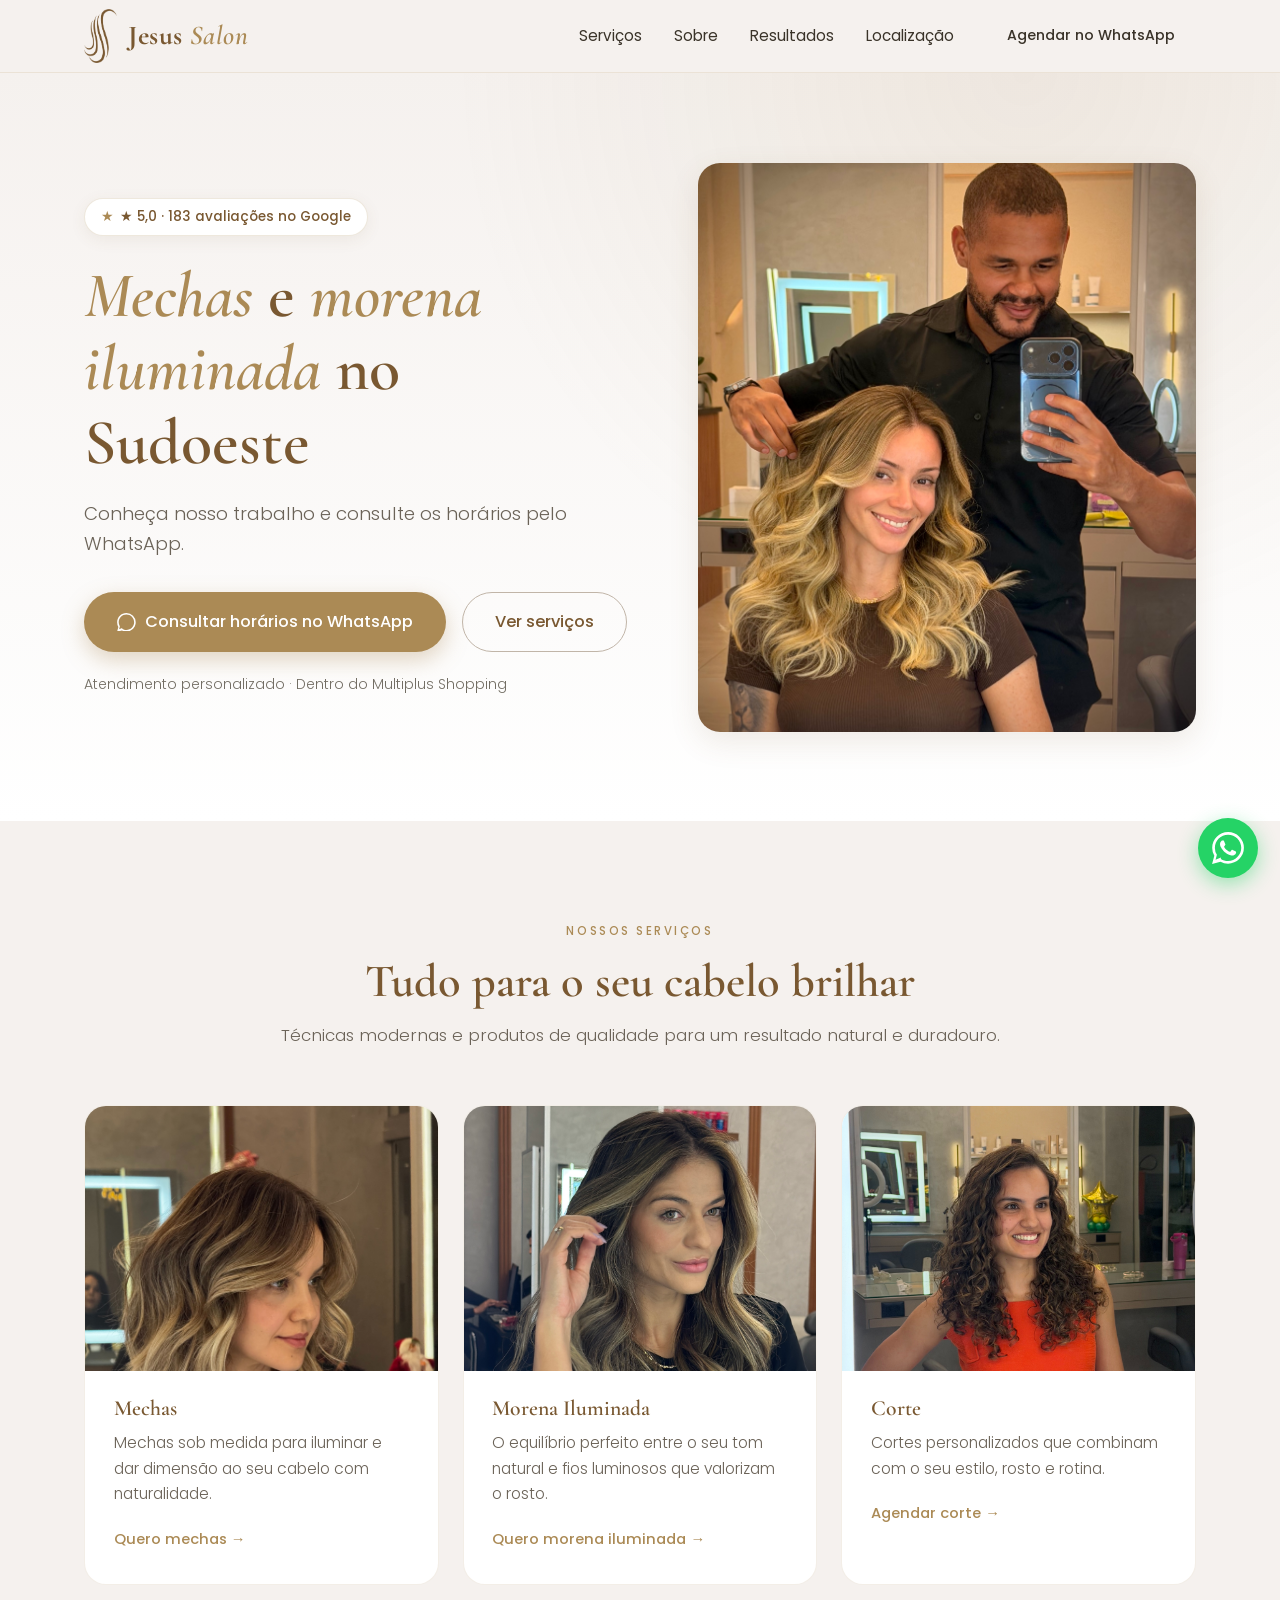
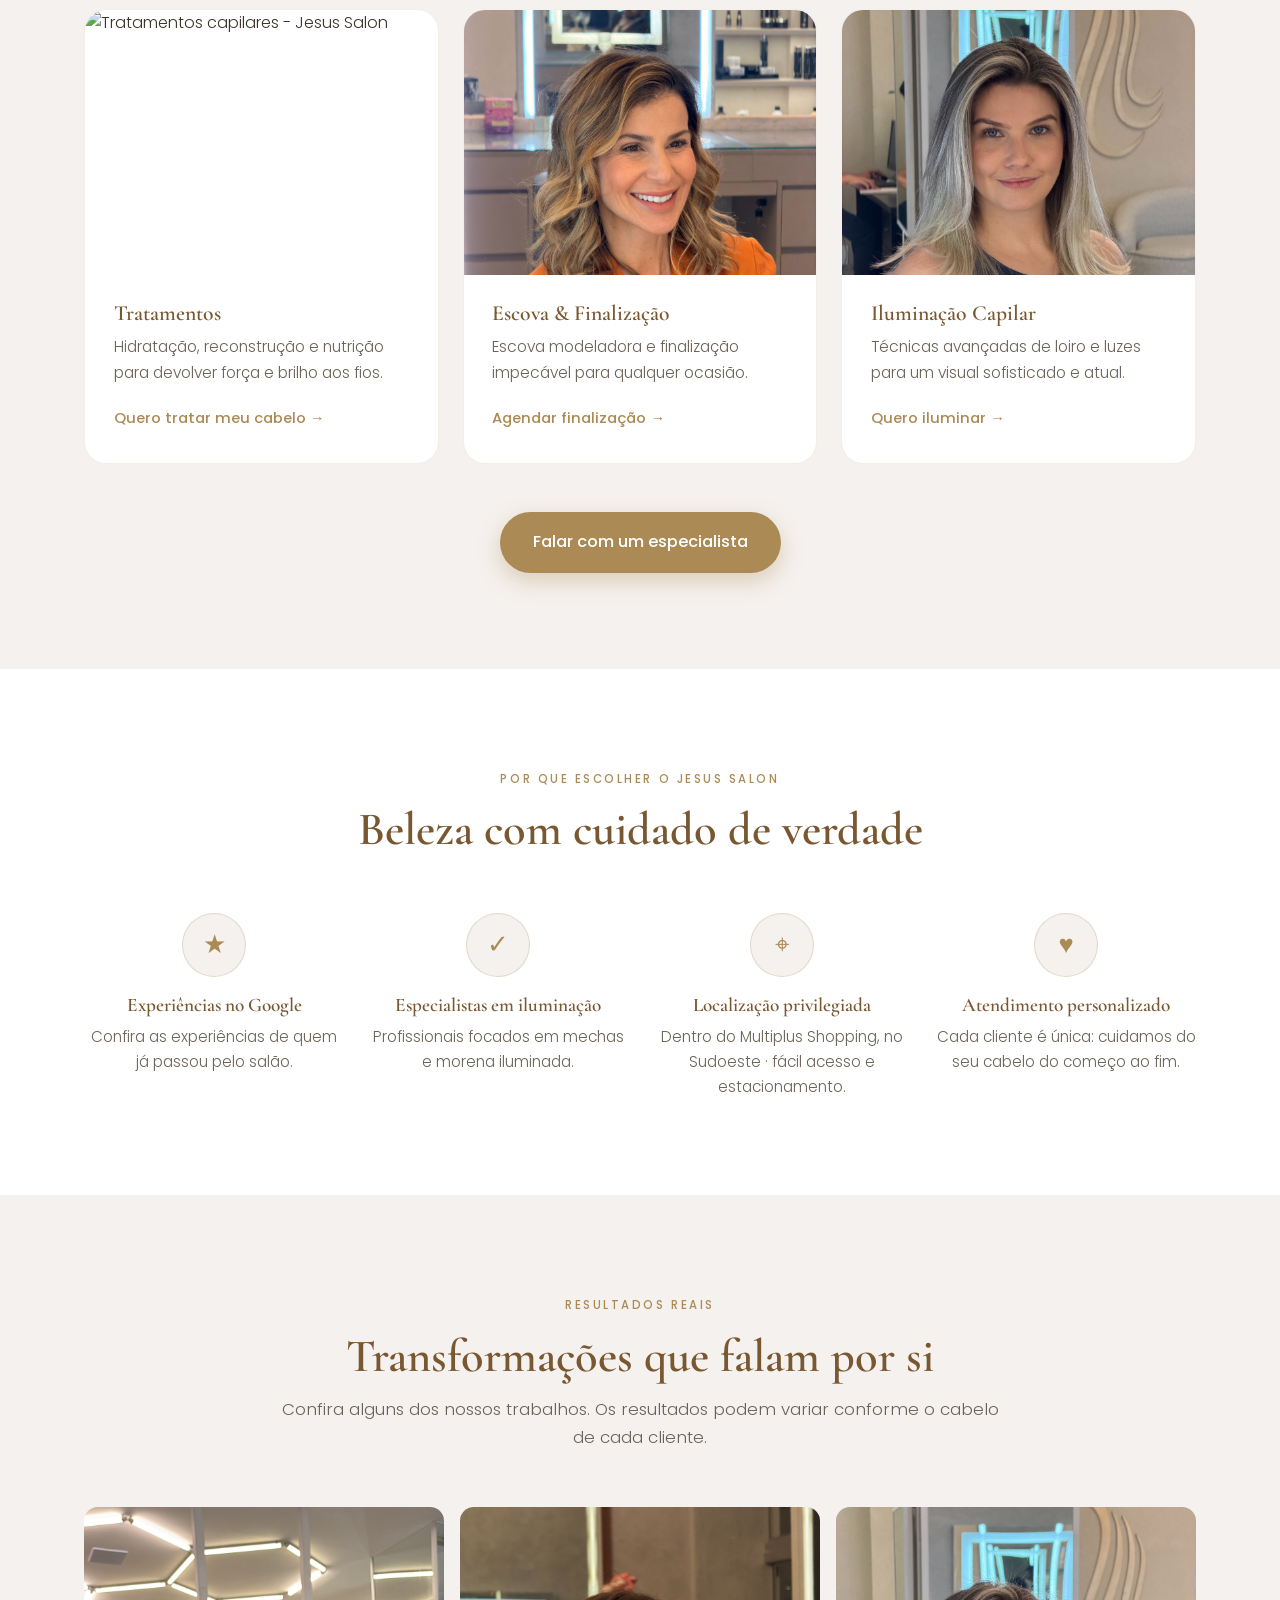
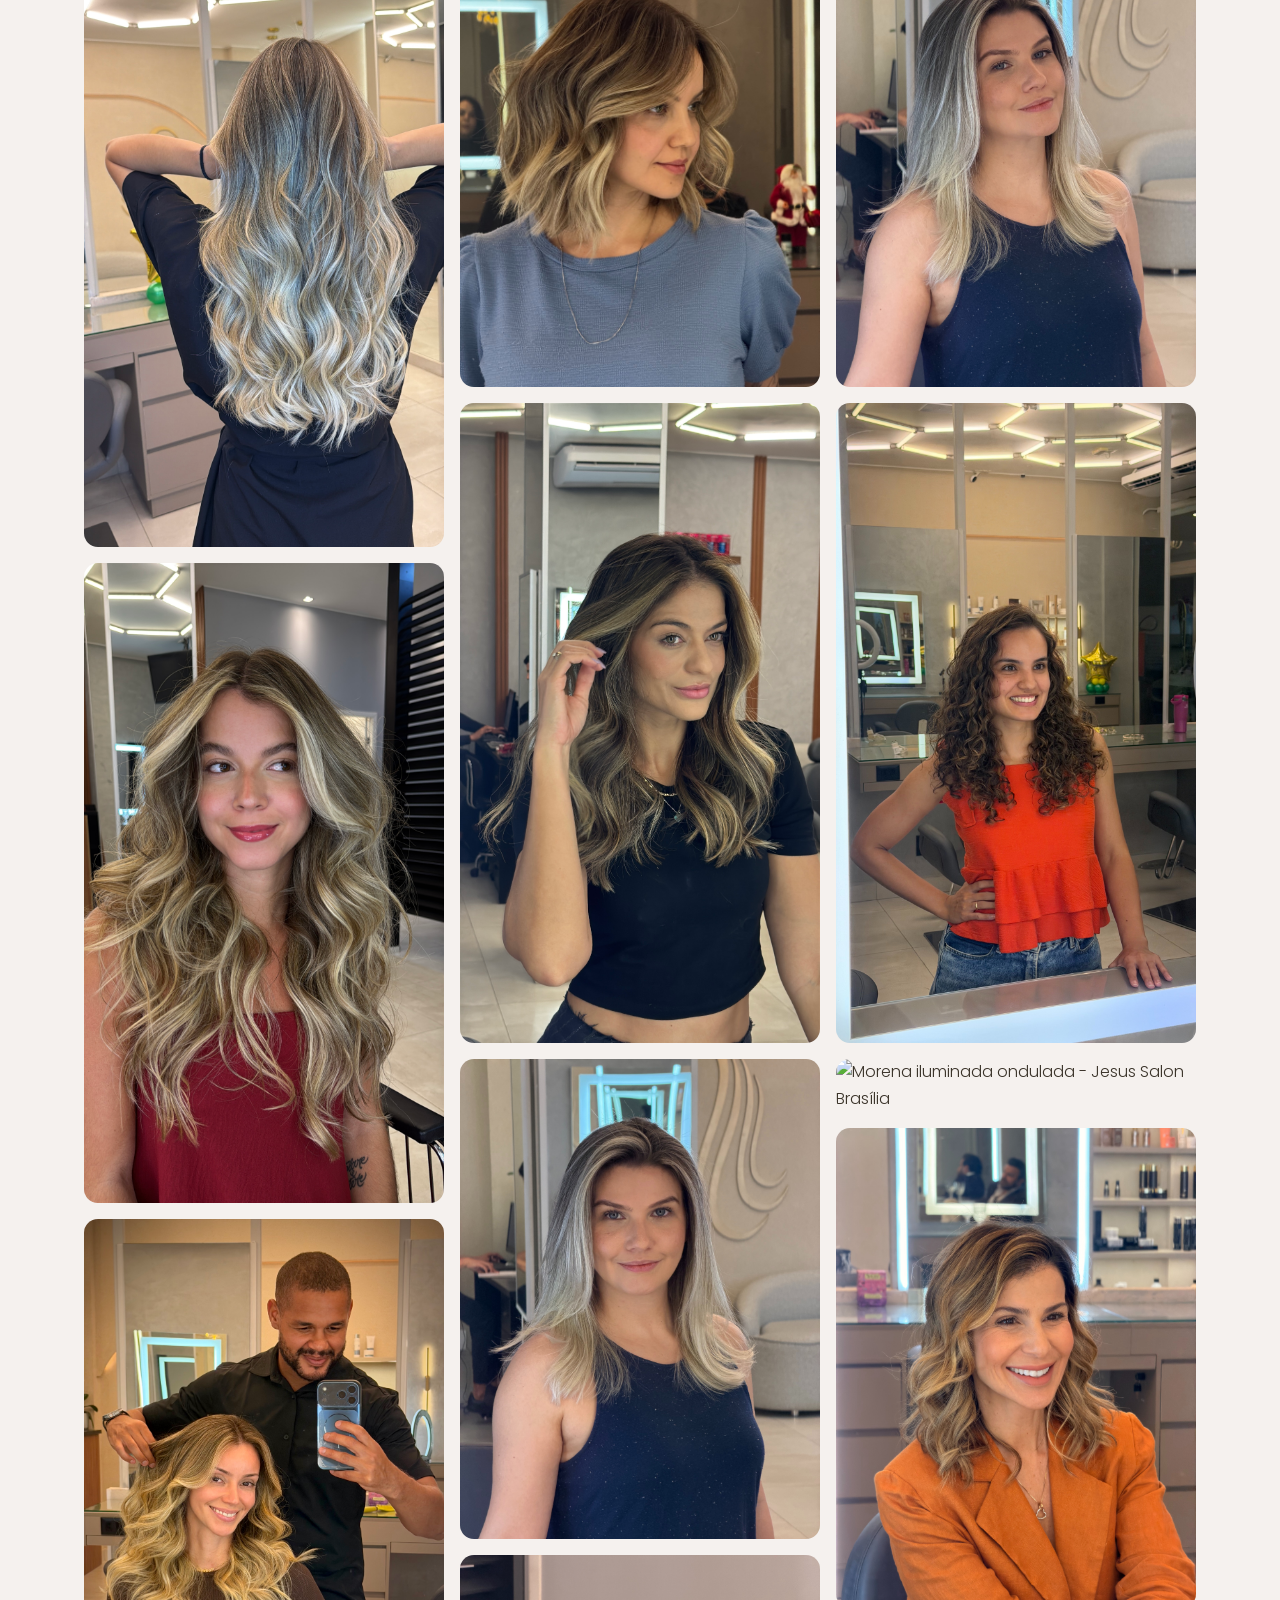
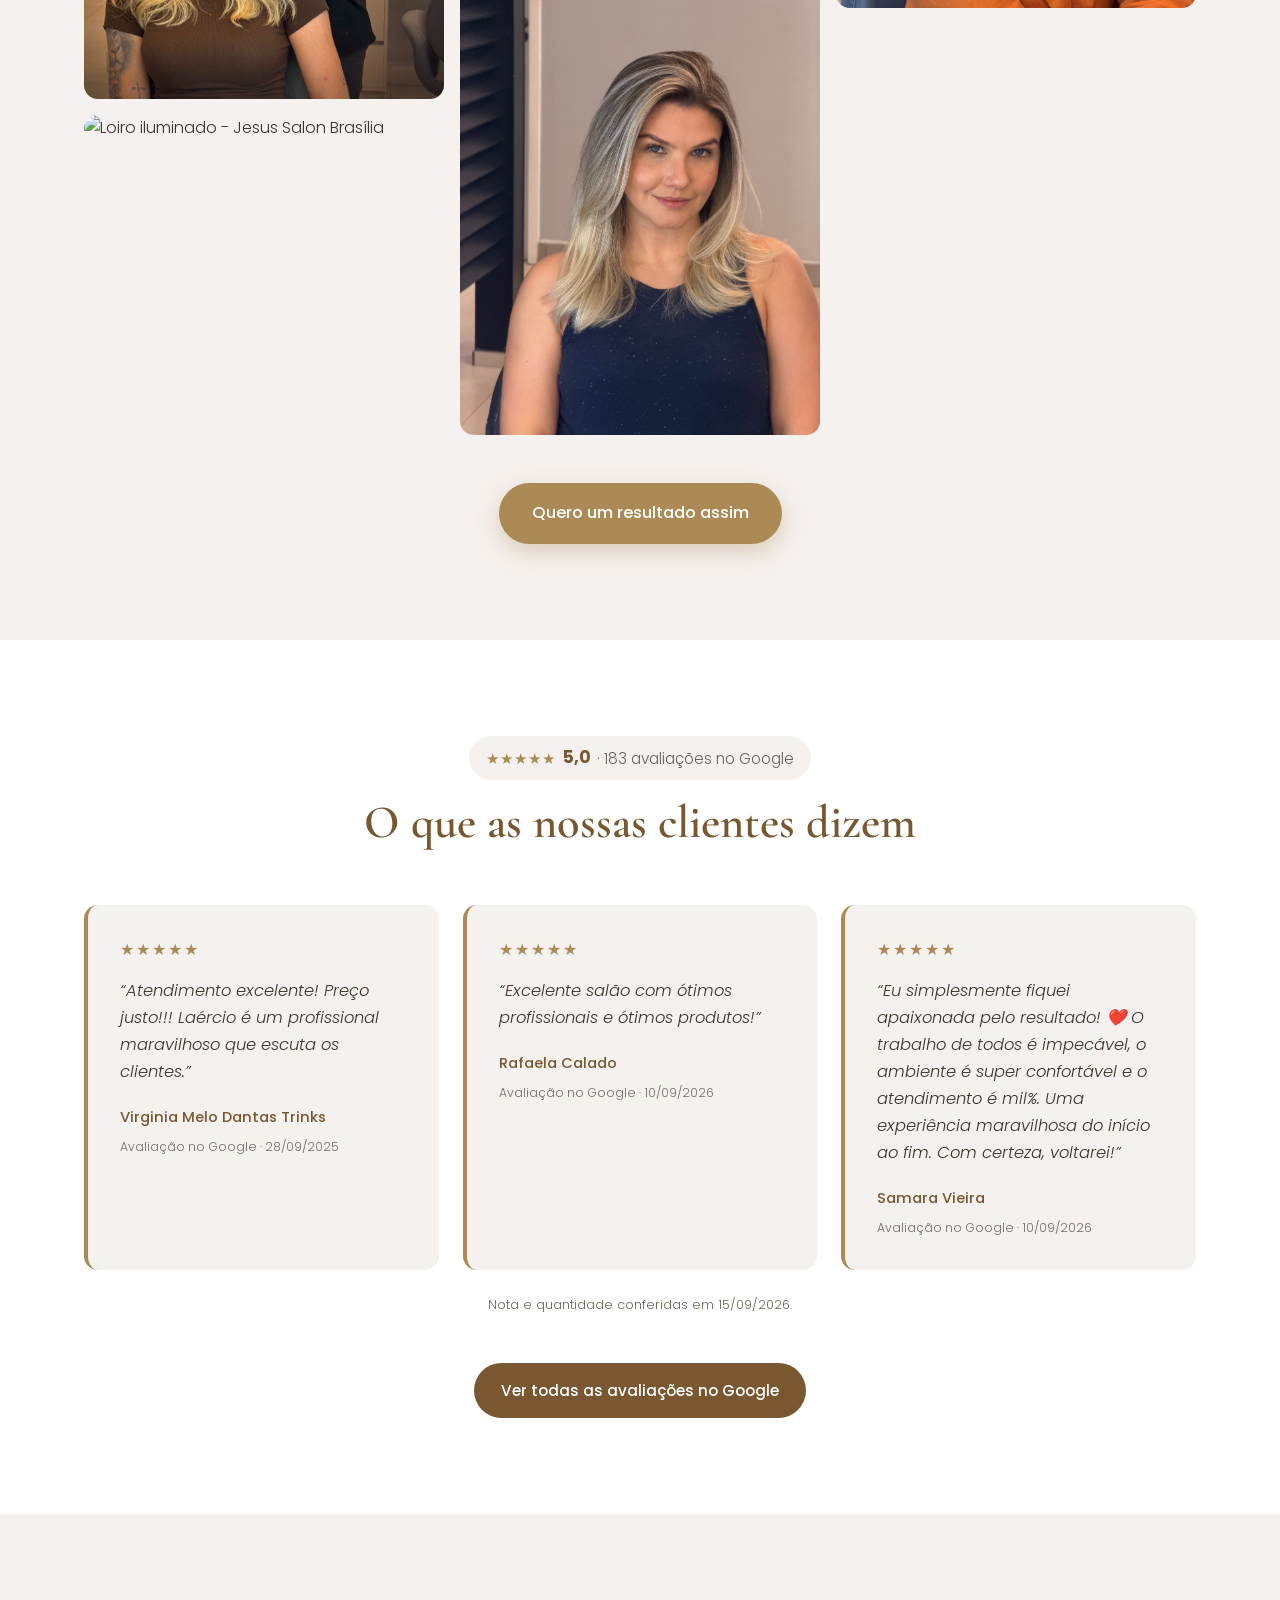
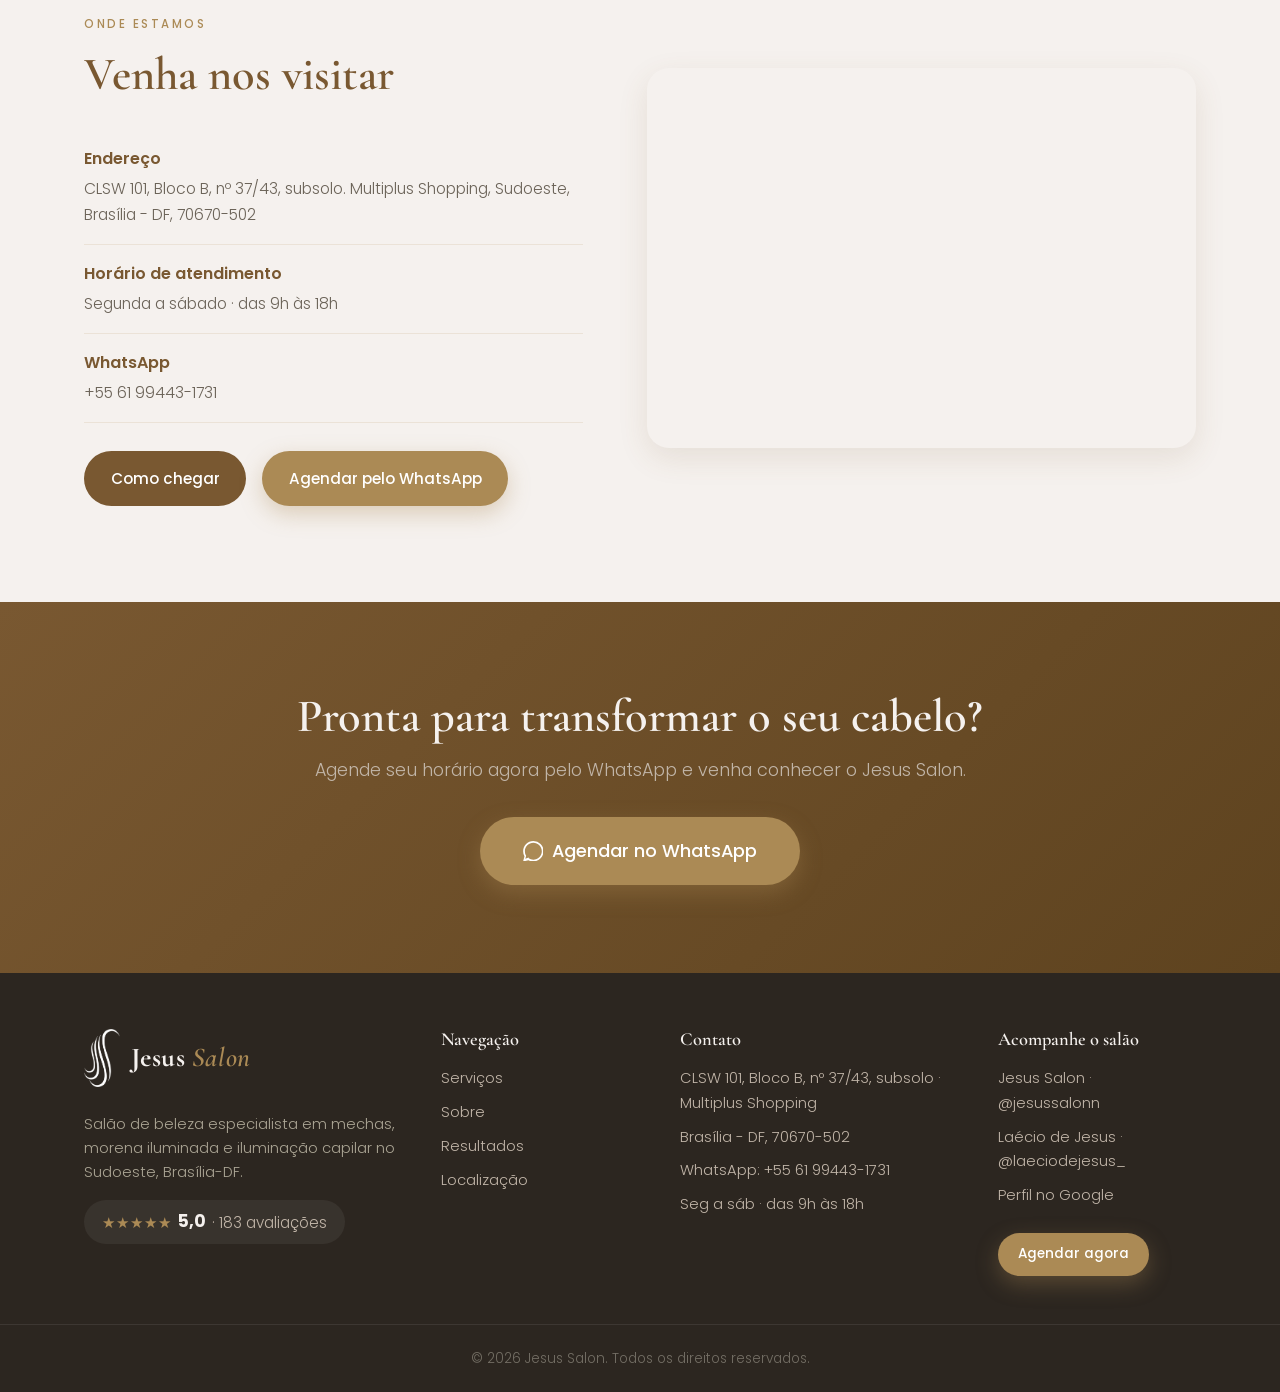
==== commit 448edfa5: "Adiciona Instagram oficial do Jesus Salon e do Laécio ao rodapé" ====
--- a/index.html
+++ b/index.html
@@ -33,38 +33,48 @@
   <link rel="stylesheet" href="styles.css" />
   <link rel="icon" type="image/png" href="images/logo-marrom.png" />
   <script type="application/ld+json">
-  {
-    "@context": "https://schema.org",
-    "@type": "HairSalon",
-    "name": "Jesus Salon",
-    "image": "https://www.jesussalon.com.br/images/og-image.jpg",
-    "description": "Salão de beleza especialista em mechas, morena iluminada e iluminação capilar no Sudoeste, Brasília-DF.",
-    "url": "https://www.jesussalon.com.br/",
-    "telephone": "+5561994431731",
-    "priceRange": "$$",
-    "address": {
-      "@type": "PostalAddress",
-      "streetAddress": "CLSW 101, Bloco B, nº 37/43, subsolo (Multiplus Shopping)",
-      "addressLocality": "Brasília",
-      "addressRegion": "DF",
-      "postalCode": "70670-502",
-      "addressCountry": "BR"
-    },
-    "geo": {
-      "@type": "GeoCoordinates",
-      "latitude": -15.798185,
-      "longitude": -47.922646
-    },
-    "openingHoursSpecification": [
-      {
-        "@type": "OpeningHoursSpecification",
-        "dayOfWeek": ["Monday", "Tuesday", "Wednesday", "Thursday", "Friday", "Saturday"],
-        "opens": "09:00",
-        "closes": "18:00"
-      }
-    ]
-  }
-  </script>
+{
+  "@context": "https://schema.org",
+  "@type": "HairSalon",
+  "name": "Jesus Salon",
+  "image": "https://www.jesussalon.com.br/images/og-image.jpg",
+  "description": "Salão de beleza especialista em mechas, morena iluminada e iluminação capilar no Sudoeste, Brasília-DF.",
+  "url": "https://www.jesussalon.com.br/",
+  "telephone": "+5561994431731",
+  "priceRange": "$$",
+  "address": {
+    "@type": "PostalAddress",
+    "streetAddress": "CLSW 101, Bloco B, nº 37/43, subsolo (Multiplus Shopping)",
+    "addressLocality": "Brasília",
+    "addressRegion": "DF",
+    "postalCode": "70670-502",
+    "addressCountry": "BR"
+  },
+  "geo": {
+    "@type": "GeoCoordinates",
+    "latitude": -15.798185,
+    "longitude": -47.922646
+  },
+  "openingHoursSpecification": [
+    {
+      "@type": "OpeningHoursSpecification",
+      "dayOfWeek": [
+        "Monday",
+        "Tuesday",
+        "Wednesday",
+        "Thursday",
+        "Friday",
+        "Saturday"
+      ],
+      "opens": "09:00",
+      "closes": "18:00"
+    }
+  ],
+  "sameAs": [
+    "https://www.instagram.com/jesussalonn/"
+  ]
+}
+</script>
 </head>
 
 <body>
@@ -340,7 +350,12 @@
       </div>
 
       <div class="footer-col">
-        <h3>Acompanhe o salão</h3><ul class="footer-social"><li><a href="https://maps.google.com/maps?cid=6083488757445550877" target="_blank" rel="noopener noreferrer">Perfil no Google</a></li></ul>
+        <h3>Acompanhe o salão</h3>
+        <ul class="footer-social">
+          <li><a href="https://www.instagram.com/jesussalonn/" target="_blank" rel="noopener noreferrer">Jesus Salon · @jesussalonn</a></li>
+          <li><a href="https://www.instagram.com/laeciodejesus_/" target="_blank" rel="noopener noreferrer">Laécio de Jesus · @laeciodejesus_</a></li>
+          <li><a href="https://maps.google.com/maps?cid=6083488757445550877" target="_blank" rel="noopener noreferrer">Perfil no Google</a></li>
+        </ul>
         <a href="https://wa.me/5561994431731?text=Ol%C3%A1%21%20Vim%20pelo%20site%20e%20gostaria%20de%20consultar%20os%20servi%C3%A7os%20e%20hor%C3%A1rios%20do%20Jesus%20Salon." class="btn btn-primary btn-sm js-whatsapp" rel="noopener" style="margin-top:1rem" data-whatsapp-servico="geral">Agendar agora</a>
       </div>
     </div>
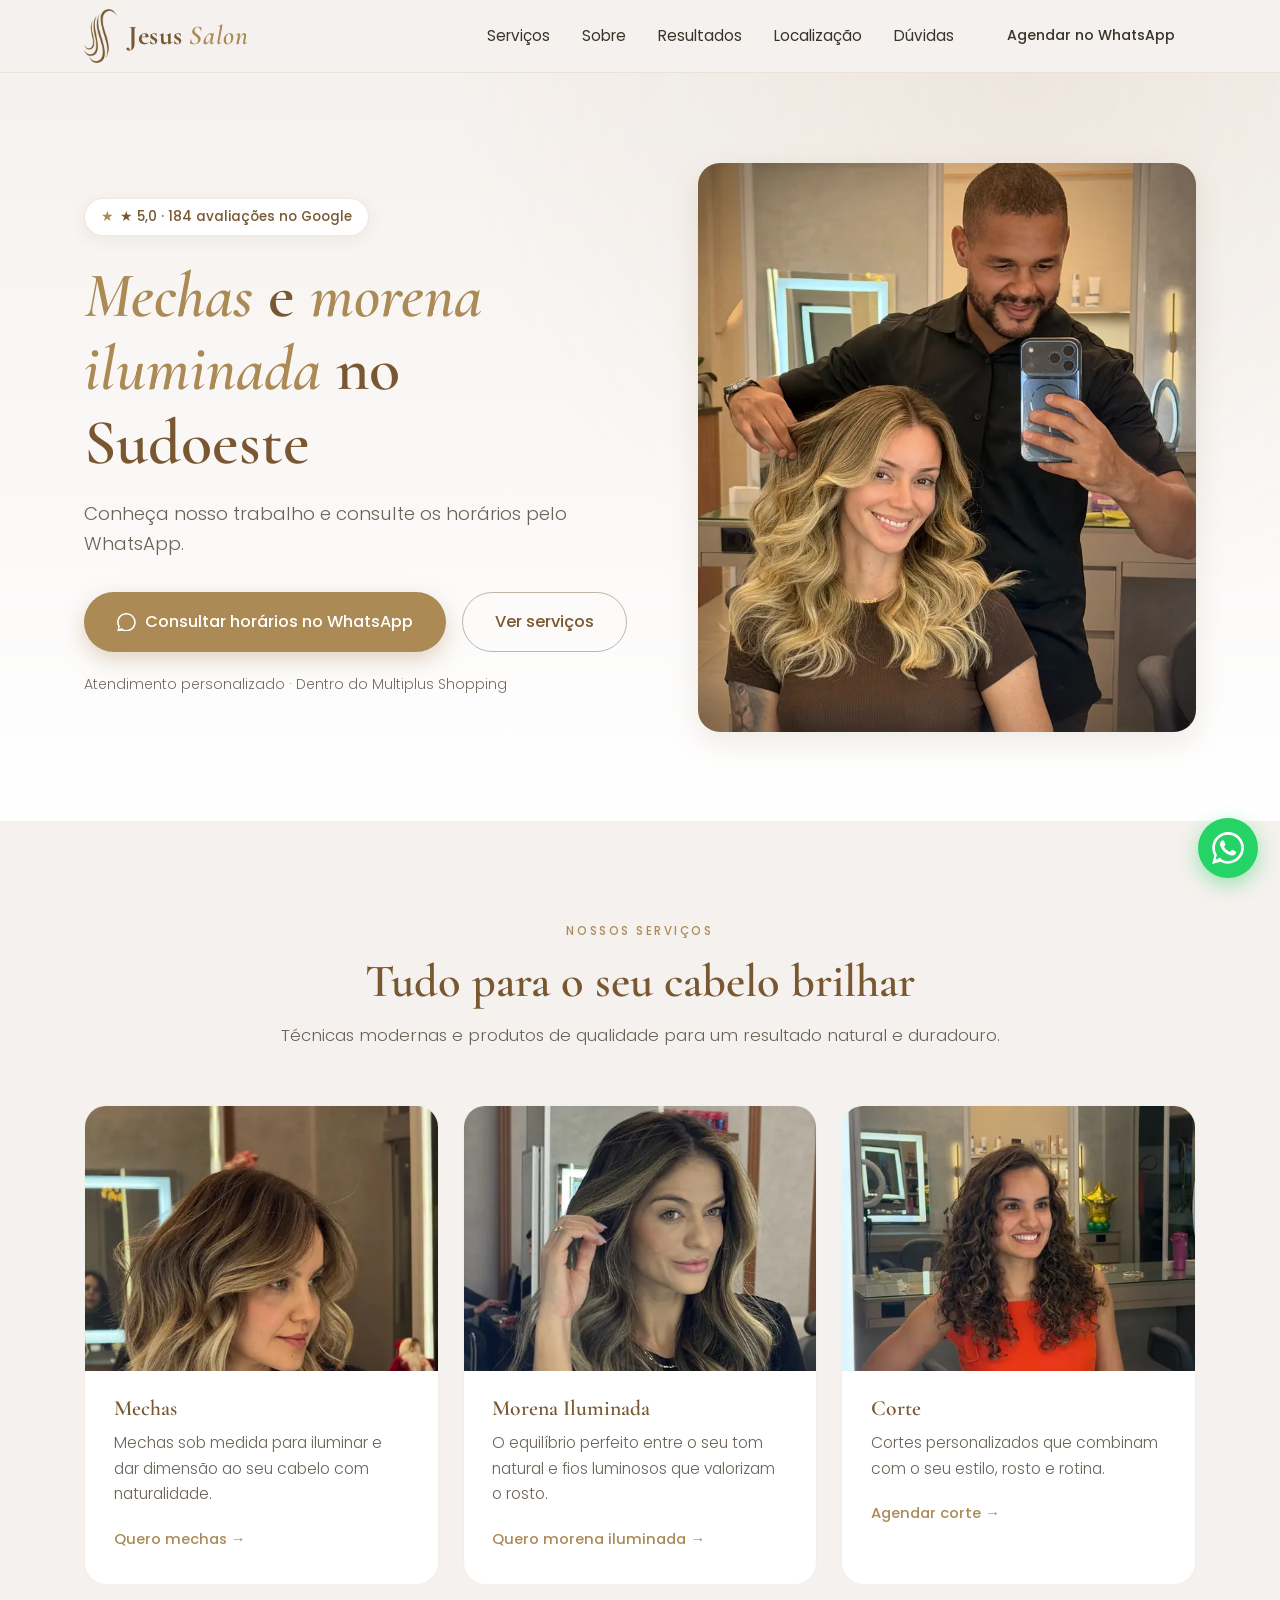
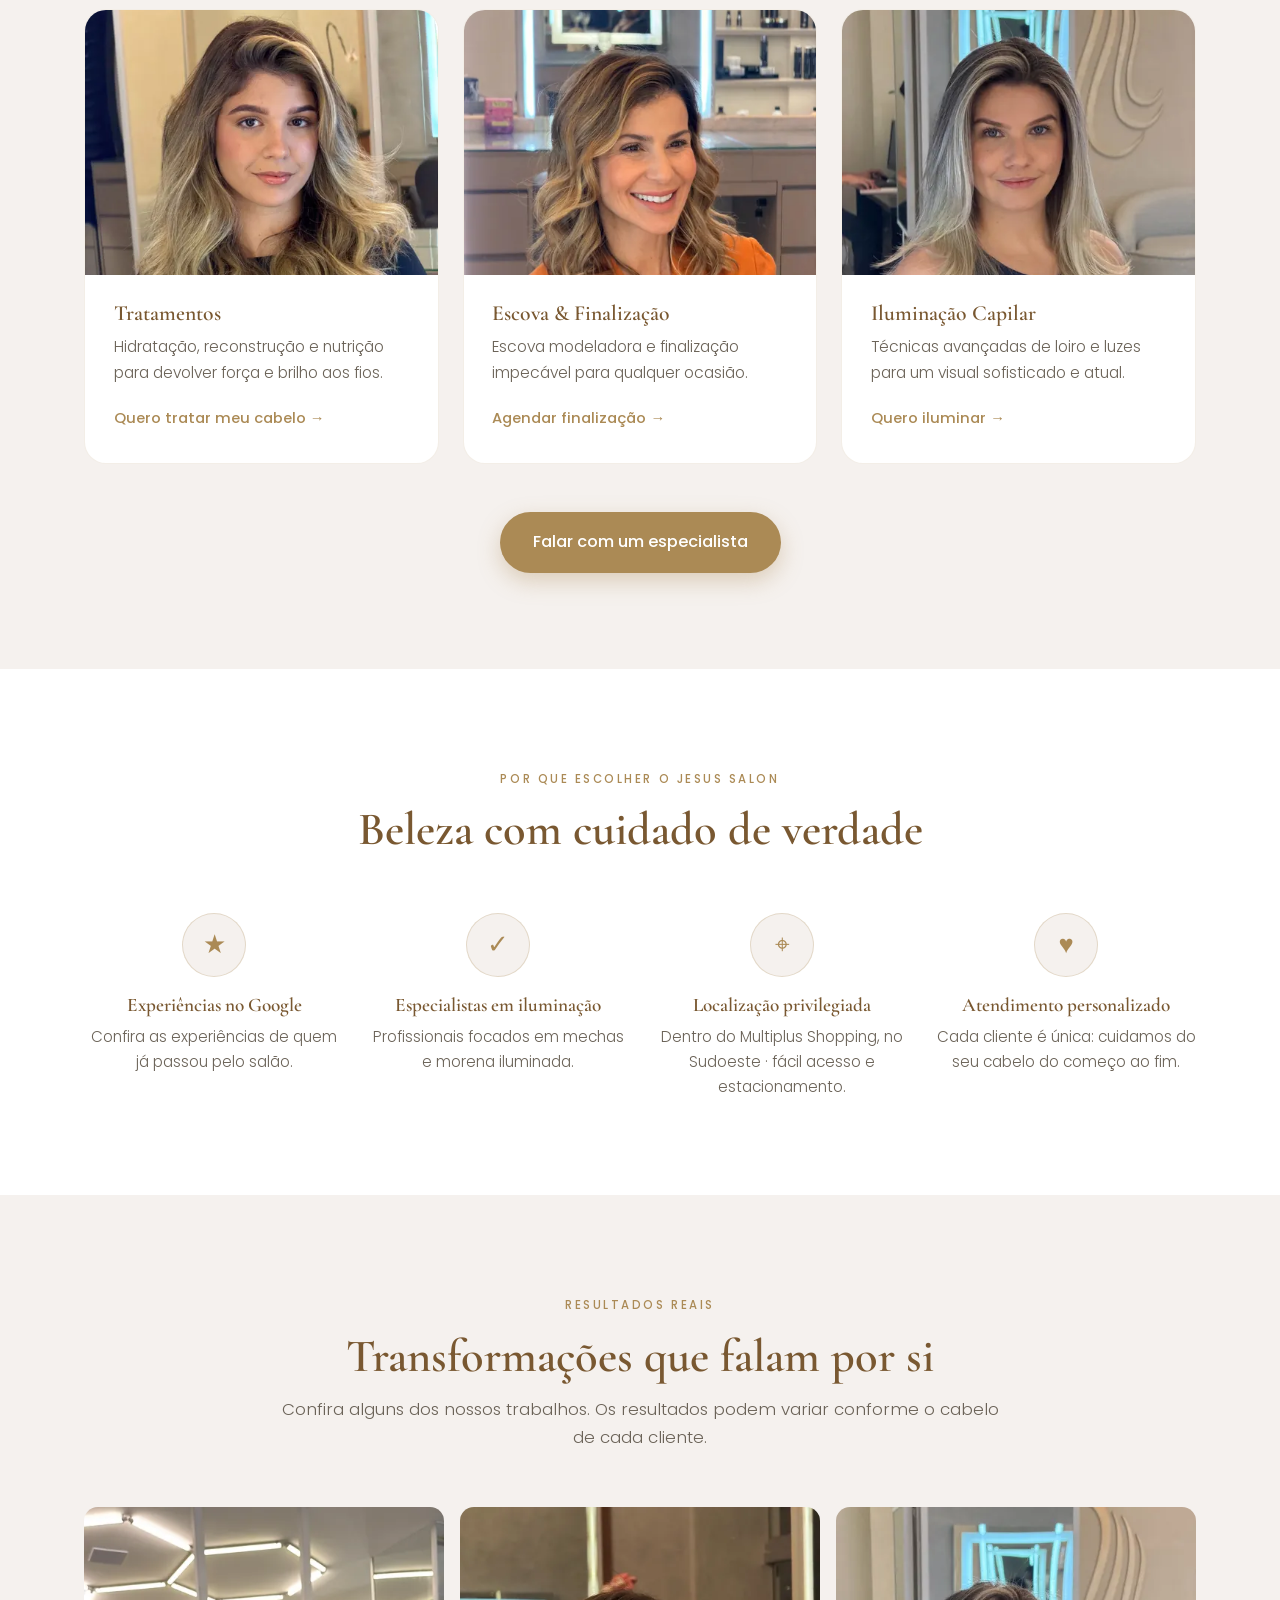
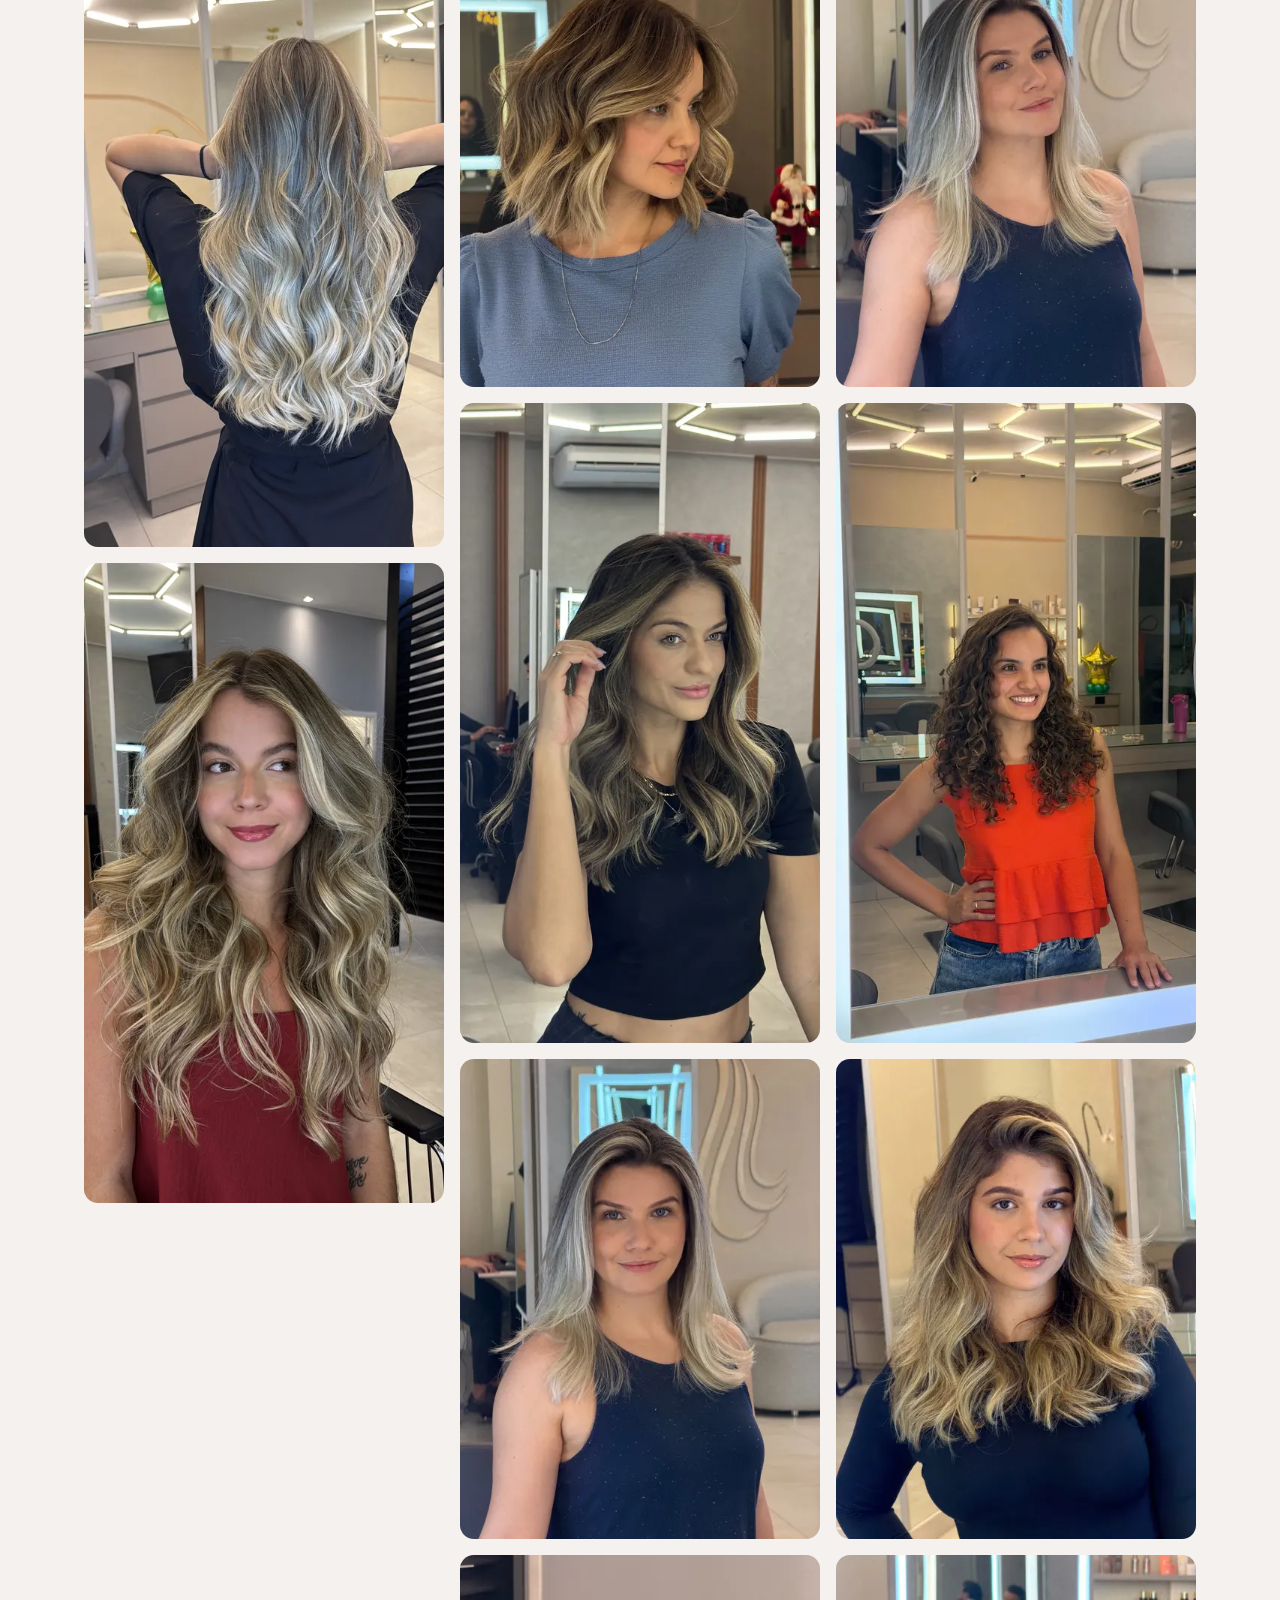
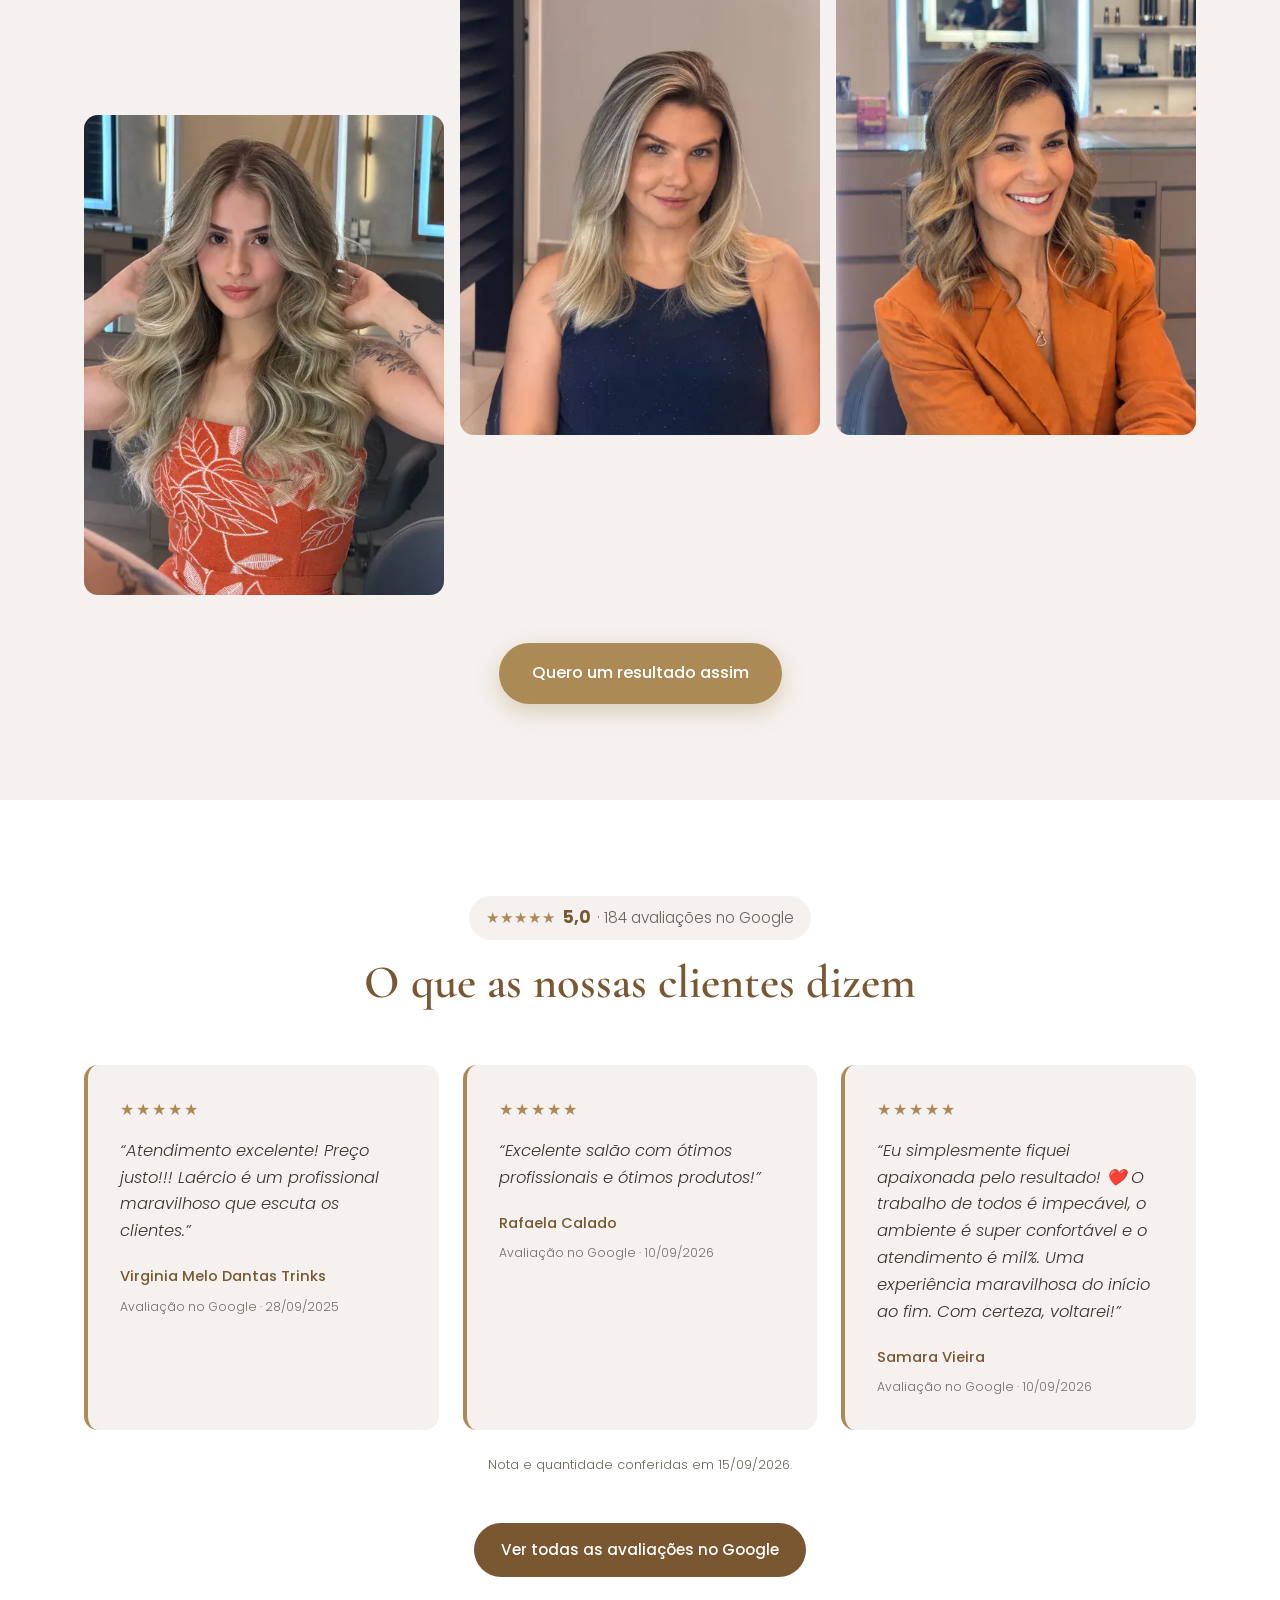
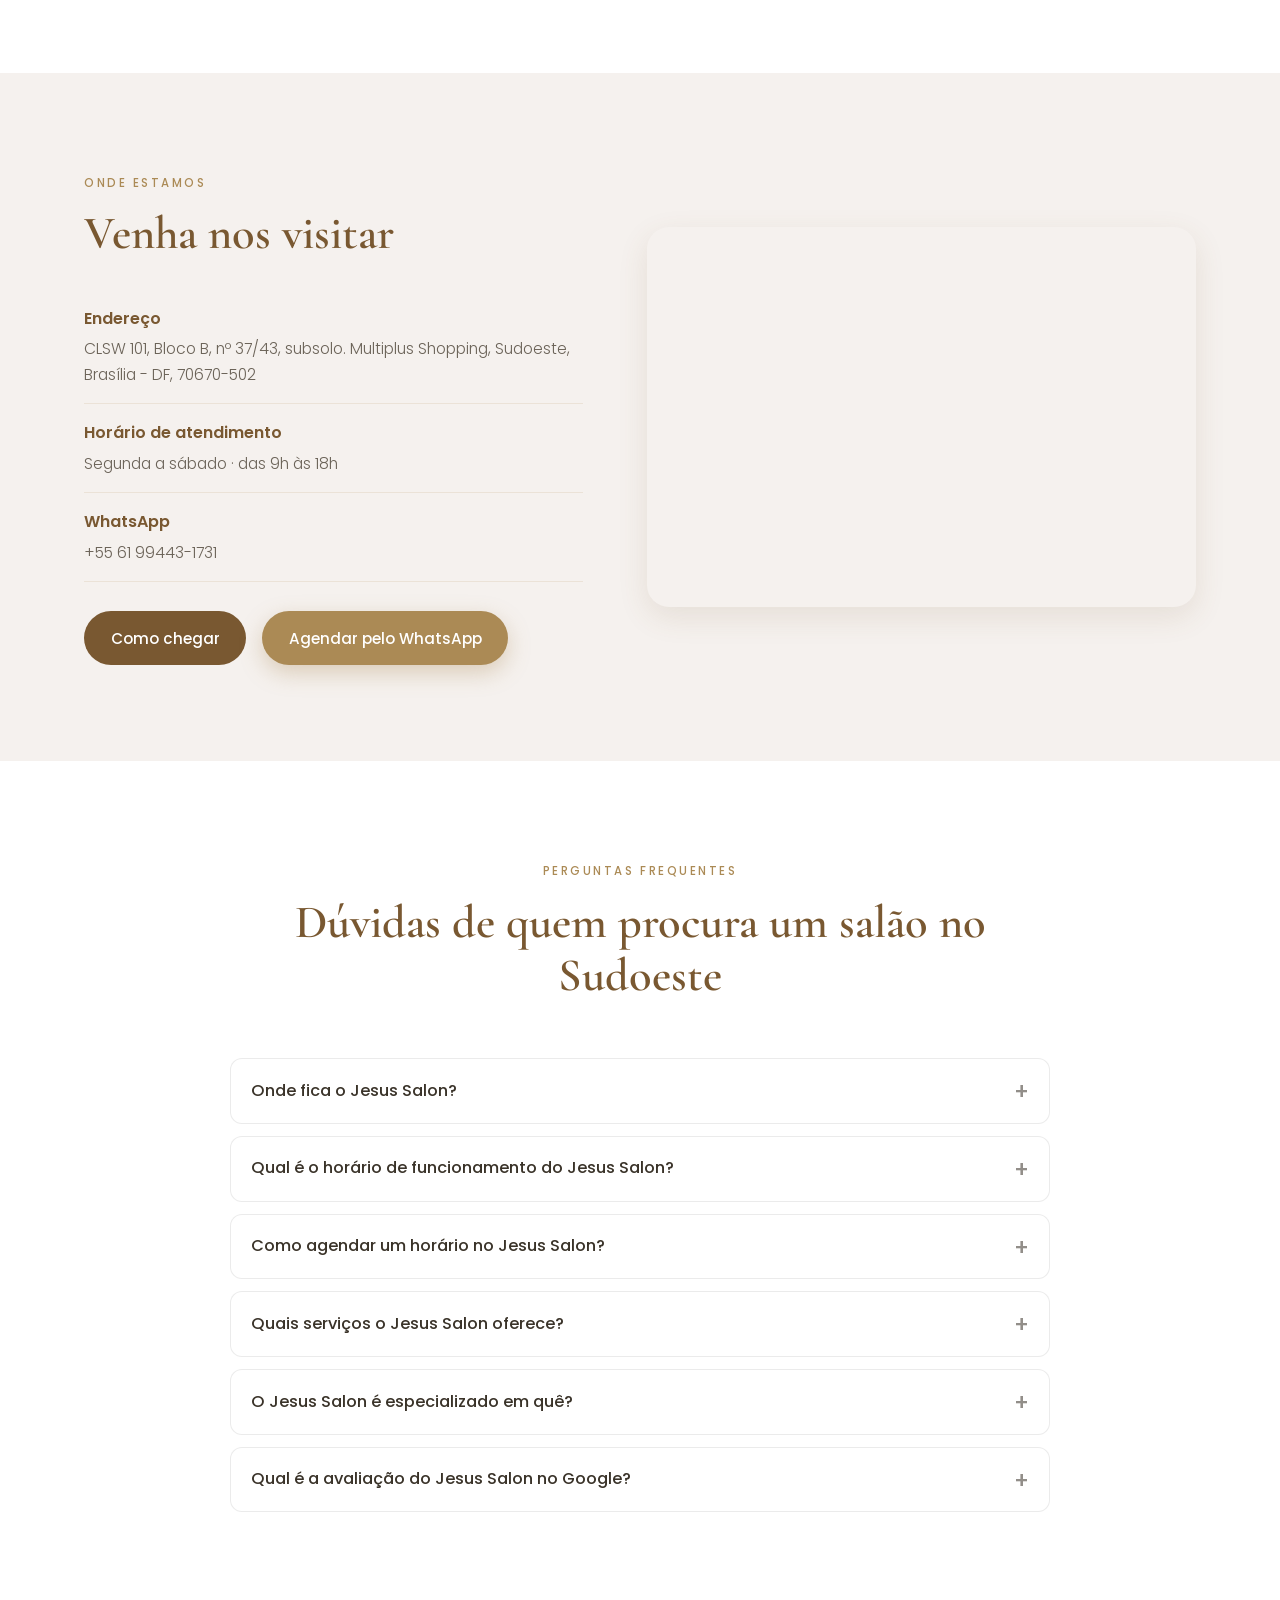
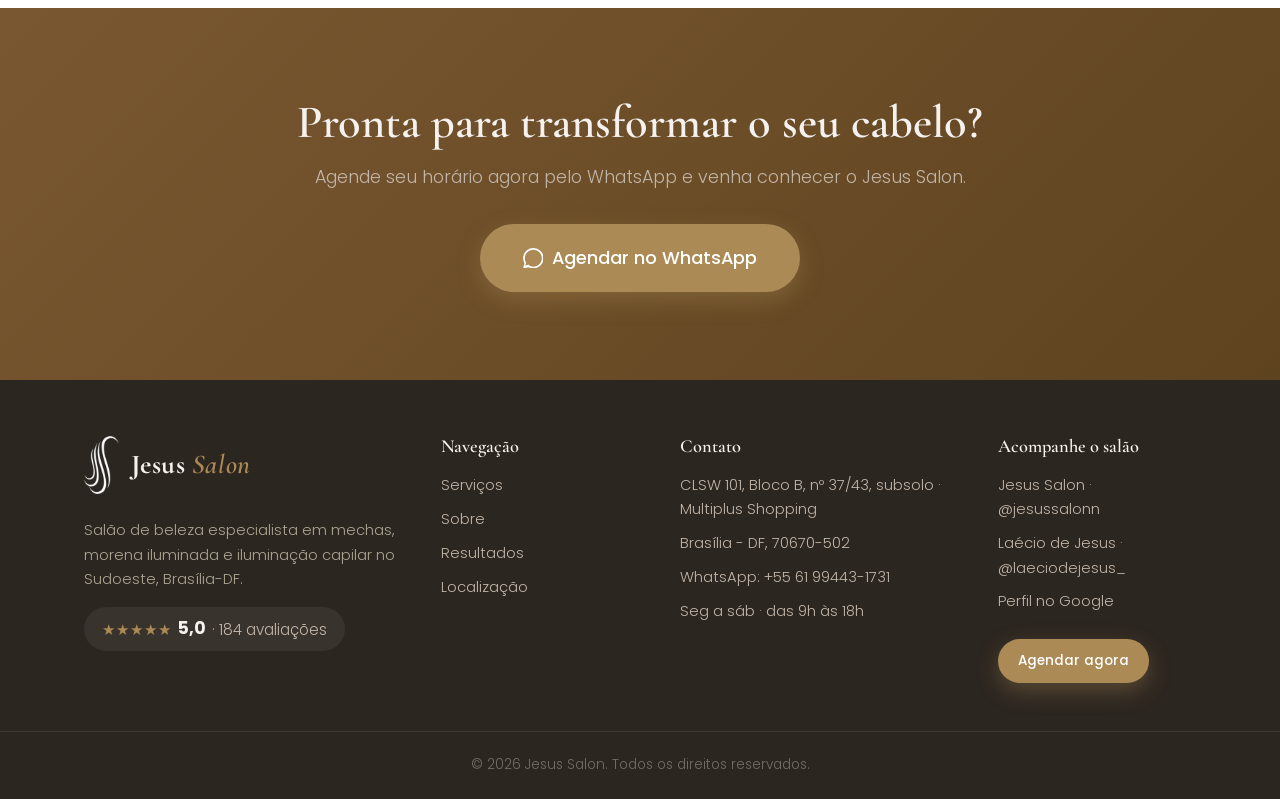
==== commit e4a573ba: "Otimiza performance e SEO local: imagens responsivas, schema e FAQ - Imagens servidas em WebP com sr" ====
--- a/index.html
+++ b/index.html
@@ -15,6 +15,12 @@
   <meta name="keywords" content="salão de beleza Sudoeste Brasília, mechas Brasília, morena iluminada Brasília, iluminação capilar, cabeleireiro Sudoeste, Jesus Salon" />
   <meta name="author" content="Jesus Salon" />
   <meta name="robots" content="index, follow" />
+  <meta name="geo.region" content="BR-DF" />
+  <meta name="geo.placename" content="Sudoeste, Brasília" />
+  <meta name="geo.position" content="-15.798185;-47.922646" />
+  <meta name="ICBM" content="-15.798185, -47.922646" />
+  <!-- Search Console: troque COLE_O_TOKEN_AQUI pelo codigo do metodo "Tag HTML" -->
+  <meta name="google-site-verification" content="COLE_O_TOKEN_AQUI" />
   <link rel="canonical" href="https://www.jesussalon.com.br/" />
   <meta property="og:type" content="website" />
   <meta property="og:locale" content="pt_BR" />
@@ -30,18 +36,29 @@
   <link rel="preconnect" href="https://fonts.googleapis.com" />
   <link rel="preconnect" href="https://fonts.gstatic.com" crossorigin />
   <link href="https://fonts.googleapis.com/css2?family=Cormorant+Garamond:wght@500;600;700&family=Poppins:wght@300;400;500;600&display=swap" rel="stylesheet" />
+  <link rel="preload" as="image" href="images/opt/IMG_0394-1200.webp"
+        imagesrcset="images/opt/IMG_0394-480.webp 480w, images/opt/IMG_0394-768.webp 768w, images/opt/IMG_0394-1200.webp 1200w"
+        imagesizes="(max-width: 900px) 92vw, 560px" />
   <link rel="stylesheet" href="styles.css" />
   <link rel="icon" type="image/png" href="images/logo-marrom.png" />
   <script type="application/ld+json">
 {
   "@context": "https://schema.org",
   "@type": "HairSalon",
+  "@id": "https://www.jesussalon.com.br/#salao",
   "name": "Jesus Salon",
-  "image": "https://www.jesussalon.com.br/images/og-image.jpg",
-  "description": "Salão de beleza especialista em mechas, morena iluminada e iluminação capilar no Sudoeste, Brasília-DF.",
+  "alternateName": "Salão de beleza Sudoeste - Jesus Salon",
+  "image": [
+    "https://www.jesussalon.com.br/images/og-image.jpg",
+    "https://www.jesussalon.com.br/images/opt/IMG_0394-1200.jpg",
+    "https://www.jesussalon.com.br/images/opt/IMG_7927-1200.jpg"
+  ],
+  "logo": "https://www.jesussalon.com.br/images/opt/logo-marrom-192.png",
+  "description": "Salão de beleza no Sudoeste, Brasília-DF, especializado em mechas, morena iluminada e iluminação capilar. Nota 5,0 no Google.",
   "url": "https://www.jesussalon.com.br/",
   "telephone": "+5561994431731",
   "priceRange": "$$",
+  "currenciesAccepted": "BRL",
   "address": {
     "@type": "PostalAddress",
     "streetAddress": "CLSW 101, Bloco B, nº 37/43, subsolo (Multiplus Shopping)",
@@ -55,6 +72,25 @@
     "latitude": -15.798185,
     "longitude": -47.922646
   },
+  "hasMap": "https://maps.google.com/maps?cid=6083488757445550877",
+  "areaServed": [
+    {
+      "@type": "Place",
+      "name": "Sudoeste, Brasília - DF"
+    },
+    {
+      "@type": "Place",
+      "name": "Octogonal, Brasília - DF"
+    },
+    {
+      "@type": "Place",
+      "name": "Cruzeiro, Brasília - DF"
+    },
+    {
+      "@type": "City",
+      "name": "Brasília"
+    }
+  ],
   "openingHoursSpecification": [
     {
       "@type": "OpeningHoursSpecification",
@@ -70,8 +106,193 @@
       "closes": "18:00"
     }
   ],
+  "aggregateRating": {
+    "@type": "AggregateRating",
+    "ratingValue": "5.0",
+    "bestRating": "5",
+    "reviewCount": "184"
+  },
+  "makesOffer": [
+    {
+      "@type": "Offer",
+      "itemOffered": {
+        "@type": "Service",
+        "name": "Mechas",
+        "description": "Mechas, luzes e balayage com técnica de iluminação personalizada para o tom de pele e o corte de cada cliente.",
+        "provider": {
+          "@id": "https://www.jesussalon.com.br/#salao"
+        }
+      }
+    },
+    {
+      "@type": "Offer",
+      "itemOffered": {
+        "@type": "Service",
+        "name": "Morena Iluminada",
+        "description": "Iluminação natural para cabelos escuros, com brilho e movimento e sem perder a identidade do fio.",
+        "provider": {
+          "@id": "https://www.jesussalon.com.br/#salao"
+        }
+      }
+    },
+    {
+      "@type": "Offer",
+      "itemOffered": {
+        "@type": "Service",
+        "name": "Corte de Cabelo",
+        "description": "Cortes femininos e masculinos personalizados de acordo com o formato do rosto e o tipo de fio.",
+        "provider": {
+          "@id": "https://www.jesussalon.com.br/#salao"
+        }
+      }
+    },
+    {
+      "@type": "Offer",
+      "itemOffered": {
+        "@type": "Service",
+        "name": "Tratamentos Capilares",
+        "description": "Hidratação, reconstrução e nutrição para recuperar fios com química ou desgastados.",
+        "provider": {
+          "@id": "https://www.jesussalon.com.br/#salao"
+        }
+      }
+    },
+    {
+      "@type": "Offer",
+      "itemOffered": {
+        "@type": "Service",
+        "name": "Escova e Finalização",
+        "description": "Escova modeladora e finalização para o dia a dia e para eventos.",
+        "provider": {
+          "@id": "https://www.jesussalon.com.br/#salao"
+        }
+      }
+    },
+    {
+      "@type": "Offer",
+      "itemOffered": {
+        "@type": "Service",
+        "name": "Iluminação Capilar",
+        "description": "Técnicas de clareamento gradual que trazem luz ao cabelo preservando a saúde do fio.",
+        "provider": {
+          "@id": "https://www.jesussalon.com.br/#salao"
+        }
+      }
+    }
+  ],
+  "hasOfferCatalog": {
+    "@type": "OfferCatalog",
+    "name": "Serviços do Jesus Salon",
+    "itemListElement": [
+      {
+        "@type": "Offer",
+        "itemOffered": {
+          "@type": "Service",
+          "name": "Mechas",
+          "description": "Mechas, luzes e balayage com técnica de iluminação personalizada para o tom de pele e o corte de cada cliente."
+        }
+      },
+      {
+        "@type": "Offer",
+        "itemOffered": {
+          "@type": "Service",
+          "name": "Morena Iluminada",
+          "description": "Iluminação natural para cabelos escuros, com brilho e movimento e sem perder a identidade do fio."
+        }
+      },
+      {
+        "@type": "Offer",
+        "itemOffered": {
+          "@type": "Service",
+          "name": "Corte de Cabelo",
+          "description": "Cortes femininos e masculinos personalizados de acordo com o formato do rosto e o tipo de fio."
+        }
+      },
+      {
+        "@type": "Offer",
+        "itemOffered": {
+          "@type": "Service",
+          "name": "Tratamentos Capilares",
+          "description": "Hidratação, reconstrução e nutrição para recuperar fios com química ou desgastados."
+        }
+      },
+      {
+        "@type": "Offer",
+        "itemOffered": {
+          "@type": "Service",
+          "name": "Escova e Finalização",
+          "description": "Escova modeladora e finalização para o dia a dia e para eventos."
+        }
+      },
+      {
+        "@type": "Offer",
+        "itemOffered": {
+          "@type": "Service",
+          "name": "Iluminação Capilar",
+          "description": "Técnicas de clareamento gradual que trazem luz ao cabelo preservando a saúde do fio."
+        }
+      }
+    ]
+  },
   "sameAs": [
-    "https://www.instagram.com/jesussalonn/"
+    "https://www.instagram.com/jesussalonn/",
+    "https://maps.google.com/maps?cid=6083488757445550877"
+  ]
+}
+</script>
+  <script type="application/ld+json">
+{
+  "@context": "https://schema.org",
+  "@type": "FAQPage",
+  "mainEntity": [
+    {
+      "@type": "Question",
+      "name": "Onde fica o Jesus Salon?",
+      "acceptedAnswer": {
+        "@type": "Answer",
+        "text": "O Jesus Salon fica na CLSW 101, Bloco B, nº 37/43, no subsolo do Multiplus Shopping, no Sudoeste, Brasília-DF, CEP 70670-502."
+      }
+    },
+    {
+      "@type": "Question",
+      "name": "Qual é o horário de funcionamento do Jesus Salon?",
+      "acceptedAnswer": {
+        "@type": "Answer",
+        "text": "O salão atende de segunda a sábado, das 9h às 18h. Aos domingos não há atendimento."
+      }
+    },
+    {
+      "@type": "Question",
+      "name": "Como agendar um horário no Jesus Salon?",
+      "acceptedAnswer": {
+        "@type": "Answer",
+        "text": "O agendamento é feito pelo WhatsApp (61) 99443-1731, direto com a equipe do salão."
+      }
+    },
+    {
+      "@type": "Question",
+      "name": "Quais serviços o Jesus Salon oferece?",
+      "acceptedAnswer": {
+        "@type": "Answer",
+        "text": "Mechas, morena iluminada, iluminação capilar, corte de cabelo, tratamentos capilares e escova com finalização."
+      }
+    },
+    {
+      "@type": "Question",
+      "name": "O Jesus Salon é especializado em quê?",
+      "acceptedAnswer": {
+        "@type": "Answer",
+        "text": "O salão é especializado em iluminação capilar: mechas, luzes, balayage e morena iluminada."
+      }
+    },
+    {
+      "@type": "Question",
+      "name": "Qual é a avaliação do Jesus Salon no Google?",
+      "acceptedAnswer": {
+        "@type": "Answer",
+        "text": "O Jesus Salon tem nota 5,0 no Google, com 184 avaliações de clientes."
+      }
+    }
   ]
 }
 </script>
@@ -81,7 +302,10 @@
   <header class="site-header" id="topo">
     <div class="container header-inner">
       <a href="#topo" class="logo" aria-label="Jesus Salon - Início">
-        <img class="logo-img" src="images/logo-marrom.png" alt="" width="32" height="52" />
+        <picture>
+<source type="image/webp" srcset="images/opt/logo-marrom-96.webp 96w, images/opt/logo-marrom-192.webp 192w" sizes="48px" />
+<img decoding="async" class="logo-img" src="images/opt/logo-marrom-192.png" alt="" width="32" height="52" />
+</picture>
         <span class="logo-text">Jesus <em>Salon</em></span>
       </a>
 
@@ -94,6 +318,7 @@
           <li><a href="#sobre">Sobre</a></li>
           <li><a href="#resultados">Resultados</a></li>
           <li><a href="#localizacao">Localização</a></li>
+          <li><a href="#duvidas">Dúvidas</a></li>
           <li><a href="https://wa.me/5561994431731?text=Ol%C3%A1%21%20Vim%20pelo%20site%20e%20gostaria%20de%20consultar%20os%20servi%C3%A7os%20e%20hor%C3%A1rios%20do%20Jesus%20Salon." class="btn btn-header js-whatsapp" rel="noopener" data-whatsapp-servico="geral">Agendar no WhatsApp</a></li>
         </ul>
       </nav>
@@ -104,7 +329,7 @@
     <section class="hero" id="hero">
       <div class="container hero-grid">
         <div class="hero-content">
-          <span class="hero-badge"><span data-review-summary>★ 5,0 · 183 avaliações no Google</span></span>
+          <span class="hero-badge"><span data-review-summary>★ 5,0 · 184 avaliações no Google</span></span>
           <h1 class="hero-title"><em>Mechas</em> e <em>morena iluminada</em> no Sudoeste</h1>
           <p class="hero-subtitle">Conheça nosso trabalho e consulte os horários pelo WhatsApp.</p>
           <div class="hero-cta">
@@ -118,12 +343,15 @@
         </div>
 
         <div class="hero-media">
-          <img
-            src="images/IMG_0394.JPG.jpeg"
+          <picture>
+<source type="image/webp" srcset="images/opt/IMG_0394-480.webp 480w, images/opt/IMG_0394-768.webp 768w, images/opt/IMG_0394-1200.webp 1200w" sizes="(max-width: 900px) 92vw, 560px" />
+<img loading="eager" fetchpriority="high" decoding="async"
+            src="images/opt/IMG_0394-1200.jpg"
             alt="Jesus, cabeleireiro do Jesus Salon, finalizando o cabelo de uma cliente"
             class="hero-img"
             width="560" height="640"
           />
+</picture>
         </div>
       </div>
     </section>
@@ -137,7 +365,10 @@
 
         <div class="cards-grid">
           <article class="card">
-            <img src="images/IMG_4666.JPG.jpeg" alt="Mechas iluminadas - Jesus Salon" class="card-img" loading="lazy" style="object-position: center 10%" />
+            <picture>
+<source type="image/webp" srcset="images/opt/IMG_4666-480.webp 480w, images/opt/IMG_4666-768.webp 768w, images/opt/IMG_4666-1200.webp 1200w" sizes="(max-width: 700px) 90vw, (max-width: 1100px) 45vw, 33vw" />
+<img decoding="async" src="images/opt/IMG_4666-1200.jpg" alt="Mechas iluminadas - Jesus Salon" class="card-img" loading="lazy" style="object-position: center 10%" />
+</picture>
             <div class="card-body">
               <h3>Mechas</h3>
               <p>Mechas sob medida para iluminar e dar dimensão ao seu cabelo com naturalidade.</p>
@@ -146,7 +377,10 @@
           </article>
 
           <article class="card">
-            <img src="images/IMG_2158.JPG.jpeg" alt="Morena iluminada - Jesus Salon" class="card-img" loading="lazy" style="object-position: center 34%" />
+            <picture>
+<source type="image/webp" srcset="images/opt/IMG_2158-480.webp 480w, images/opt/IMG_2158-768.webp 768w, images/opt/IMG_2158-1200.webp 1200w" sizes="(max-width: 700px) 90vw, (max-width: 1100px) 45vw, 33vw" />
+<img decoding="async" src="images/opt/IMG_2158-1200.jpg" alt="Morena iluminada - Jesus Salon" class="card-img" loading="lazy" style="object-position: center 34%" />
+</picture>
             <div class="card-body">
               <h3>Morena Iluminada</h3>
               <p>O equilíbrio perfeito entre o seu tom natural e fios luminosos que valorizam o rosto.</p>
@@ -155,7 +389,10 @@
           </article>
 
           <article class="card">
-            <img src="images/IMG_1475.JPG.jpeg" alt="Corte personalizado - Jesus Salon" class="card-img" loading="lazy" style="object-position: center 44%" />
+            <picture>
+<source type="image/webp" srcset="images/opt/IMG_1475-480.webp 480w, images/opt/IMG_1475-768.webp 768w, images/opt/IMG_1475-1200.webp 1200w" sizes="(max-width: 700px) 90vw, (max-width: 1100px) 45vw, 33vw" />
+<img decoding="async" src="images/opt/IMG_1475-1200.jpg" alt="Corte personalizado - Jesus Salon" class="card-img" loading="lazy" style="object-position: center 44%" />
+</picture>
             <div class="card-body">
               <h3>Corte</h3>
               <p>Cortes personalizados que combinam com o seu estilo, rosto e rotina.</p>
@@ -164,7 +401,10 @@
           </article>
 
           <article class="card">
-            <img src="images/IMG_0865.JPG.jpeg" alt="Tratamentos capilares - Jesus Salon" class="card-img" loading="lazy" style="object-position: center 15%" />
+            <picture>
+<source type="image/webp" srcset="images/opt/IMG_0865-480.webp 480w, images/opt/IMG_0865-768.webp 768w, images/opt/IMG_0865-1200.webp 1200w" sizes="(max-width: 700px) 90vw, (max-width: 1100px) 45vw, 33vw" />
+<img decoding="async" src="images/opt/IMG_0865-1200.jpg" alt="Tratamentos capilares - Jesus Salon" class="card-img" loading="lazy" style="object-position: center 15%" />
+</picture>
             <div class="card-body">
               <h3>Tratamentos</h3>
               <p>Hidratação, reconstrução e nutrição para devolver força e brilho aos fios.</p>
@@ -173,7 +413,10 @@
           </article>
 
           <article class="card">
-            <img src="images/IMG_0454.JPG.jpeg" alt="Escova e finalização - Jesus Salon" class="card-img" loading="lazy" style="object-position: center 25%" />
+            <picture>
+<source type="image/webp" srcset="images/opt/IMG_0454-480.webp 480w, images/opt/IMG_0454-768.webp 768w, images/opt/IMG_0454-1200.webp 1200w" sizes="(max-width: 700px) 90vw, (max-width: 1100px) 45vw, 33vw" />
+<img decoding="async" src="images/opt/IMG_0454-1200.jpg" alt="Escova e finalização - Jesus Salon" class="card-img" loading="lazy" style="object-position: center 25%" />
+</picture>
             <div class="card-body">
               <h3>Escova &amp; Finalização</h3>
               <p>Escova modeladora e finalização impecável para qualquer ocasião.</p>
@@ -182,7 +425,10 @@
           </article>
 
           <article class="card">
-            <img src="images/IMG_9943.JPG.jpeg" alt="Iluminação capilar - Jesus Salon" class="card-img" loading="lazy" style="object-position: center 15%" />
+            <picture>
+<source type="image/webp" srcset="images/opt/IMG_9943-480.webp 480w, images/opt/IMG_9943-768.webp 768w, images/opt/IMG_9943-1200.webp 1200w" sizes="(max-width: 700px) 90vw, (max-width: 1100px) 45vw, 33vw" />
+<img decoding="async" src="images/opt/IMG_9943-1200.jpg" alt="Iluminação capilar - Jesus Salon" class="card-img" loading="lazy" style="object-position: center 15%" />
+</picture>
             <div class="card-body">
               <h3>Iluminação Capilar</h3>
               <p>Técnicas avançadas de loiro e luzes para um visual sofisticado e atual.</p>
@@ -235,18 +481,54 @@
           <p class="section-sub">Confira alguns dos nossos trabalhos. Os resultados podem variar conforme o cabelo de cada cliente.</p>
         </header>
         <div class="gallery-masonry">
-          <img src="images/IMG_1371.JPG.jpeg"  alt="Mechas platinum longas - Jesus Salon Brasília"       loading="lazy" />
-          <img src="images/IMG_4109.JPG.jpeg"  alt="Mechas iluminadas onduladas - Jesus Salon Brasília"  loading="lazy" />
-          <img src="images/IMG_0394.JPG.jpeg"  alt="Cabeleireiro e cliente - Jesus Salon Brasília"       loading="lazy" />
-          <img src="images/IMG_7927.JPG.jpeg"  alt="Loiro iluminado - Jesus Salon Brasília"              loading="lazy" />
-          <img src="images/IMG_4666.JPG.jpeg"  alt="Bob morena iluminada - Jesus Salon Brasília"         loading="lazy" />
-          <img src="images/IMG_2158.JPG.jpeg"  alt="Morena iluminada natural - Jesus Salon Brasília"     loading="lazy" />
-          <img src="images/IMG_9943.JPG.jpeg"  alt="Iluminação capilar lisa - Jesus Salon Brasília"      loading="lazy" />
-          <img src="images/IMG_9941.JPG.jpeg"  alt="Loiro platinum liso - Jesus Salon Brasília"          loading="lazy" />
-          <img src="images/IMG_9942.JPG.jpeg"  alt="Iluminação platinum - Jesus Salon Brasília"          loading="lazy" />
-          <img src="images/IMG_1475.JPG.jpeg"  alt="Cachos naturais - Jesus Salon Brasília"              loading="lazy" />
-          <img src="images/IMG_0865.JPG.jpeg"  alt="Morena iluminada ondulada - Jesus Salon Brasília"    loading="lazy" />
-          <img src="images/IMG_0454.JPG.jpeg"  alt="Finalização elegante - Jesus Salon Brasília"         loading="lazy" />
+          <picture>
+<source type="image/webp" srcset="images/opt/IMG_1371-480.webp 480w, images/opt/IMG_1371-768.webp 768w, images/opt/IMG_1371-1200.webp 1200w" sizes="(max-width: 700px) 45vw, 25vw" />
+<img decoding="async" src="images/opt/IMG_1371-1200.jpg"  alt="Mechas platinum longas - Jesus Salon Brasília"       loading="lazy" />
+</picture>
+          <picture>
+<source type="image/webp" srcset="images/opt/IMG_4109-480.webp 480w, images/opt/IMG_4109-768.webp 768w, images/opt/IMG_4109-1200.webp 1200w" sizes="(max-width: 700px) 45vw, 25vw" />
+<img decoding="async" src="images/opt/IMG_4109-1200.jpg"  alt="Mechas iluminadas onduladas - Jesus Salon Brasília"  loading="lazy" />
+</picture>
+          <picture>
+<source type="image/webp" srcset="images/opt/IMG_0394-480.webp 480w, images/opt/IMG_0394-768.webp 768w, images/opt/IMG_0394-1200.webp 1200w" sizes="(max-width: 700px) 45vw, 25vw" />
+<img decoding="async" src="images/opt/IMG_0394-1200.jpg"  alt="Cabeleireiro e cliente - Jesus Salon Brasília"       loading="lazy" />
+</picture>
+          <picture>
+<source type="image/webp" srcset="images/opt/IMG_7927-480.webp 480w, images/opt/IMG_7927-768.webp 768w, images/opt/IMG_7927-1200.webp 1200w" sizes="(max-width: 700px) 45vw, 25vw" />
+<img decoding="async" src="images/opt/IMG_7927-1200.jpg"  alt="Loiro iluminado - Jesus Salon Brasília"              loading="lazy" />
+</picture>
+          <picture>
+<source type="image/webp" srcset="images/opt/IMG_4666-480.webp 480w, images/opt/IMG_4666-768.webp 768w, images/opt/IMG_4666-1200.webp 1200w" sizes="(max-width: 700px) 45vw, 25vw" />
+<img decoding="async" src="images/opt/IMG_4666-1200.jpg"  alt="Bob morena iluminada - Jesus Salon Brasília"         loading="lazy" />
+</picture>
+          <picture>
+<source type="image/webp" srcset="images/opt/IMG_2158-480.webp 480w, images/opt/IMG_2158-768.webp 768w, images/opt/IMG_2158-1200.webp 1200w" sizes="(max-width: 700px) 45vw, 25vw" />
+<img decoding="async" src="images/opt/IMG_2158-1200.jpg"  alt="Morena iluminada natural - Jesus Salon Brasília"     loading="lazy" />
+</picture>
+          <picture>
+<source type="image/webp" srcset="images/opt/IMG_9943-480.webp 480w, images/opt/IMG_9943-768.webp 768w, images/opt/IMG_9943-1200.webp 1200w" sizes="(max-width: 700px) 45vw, 25vw" />
+<img decoding="async" src="images/opt/IMG_9943-1200.jpg"  alt="Iluminação capilar lisa - Jesus Salon Brasília"      loading="lazy" />
+</picture>
+          <picture>
+<source type="image/webp" srcset="images/opt/IMG_9941-480.webp 480w, images/opt/IMG_9941-768.webp 768w, images/opt/IMG_9941-1200.webp 1200w" sizes="(max-width: 700px) 45vw, 25vw" />
+<img decoding="async" src="images/opt/IMG_9941-1200.jpg"  alt="Loiro platinum liso - Jesus Salon Brasília"          loading="lazy" />
+</picture>
+          <picture>
+<source type="image/webp" srcset="images/opt/IMG_9942-480.webp 480w, images/opt/IMG_9942-768.webp 768w, images/opt/IMG_9942-1200.webp 1200w" sizes="(max-width: 700px) 45vw, 25vw" />
+<img decoding="async" src="images/opt/IMG_9942-1200.jpg"  alt="Iluminação platinum - Jesus Salon Brasília"          loading="lazy" />
+</picture>
+          <picture>
+<source type="image/webp" srcset="images/opt/IMG_1475-480.webp 480w, images/opt/IMG_1475-768.webp 768w, images/opt/IMG_1475-1200.webp 1200w" sizes="(max-width: 700px) 45vw, 25vw" />
+<img decoding="async" src="images/opt/IMG_1475-1200.jpg"  alt="Cachos naturais - Jesus Salon Brasília"              loading="lazy" />
+</picture>
+          <picture>
+<source type="image/webp" srcset="images/opt/IMG_0865-480.webp 480w, images/opt/IMG_0865-768.webp 768w, images/opt/IMG_0865-1200.webp 1200w" sizes="(max-width: 700px) 45vw, 25vw" />
+<img decoding="async" src="images/opt/IMG_0865-1200.jpg"  alt="Morena iluminada ondulada - Jesus Salon Brasília"    loading="lazy" />
+</picture>
+          <picture>
+<source type="image/webp" srcset="images/opt/IMG_0454-480.webp 480w, images/opt/IMG_0454-768.webp 768w, images/opt/IMG_0454-1200.webp 1200w" sizes="(max-width: 700px) 45vw, 25vw" />
+<img decoding="async" src="images/opt/IMG_0454-1200.jpg"  alt="Finalização elegante - Jesus Salon Brasília"         loading="lazy" />
+</picture>
         </div>
 
         <div class="section-cta">
@@ -260,7 +542,7 @@
           <div class="rating-badge">
             <span class="rating-stars" aria-hidden="true">★★★★★</span>
             <strong data-review-rating>5,0</strong>
-            <span class="rating-text">· <span data-review-count>183</span> avaliações no Google</span>
+            <span class="rating-text">· <span data-review-count>184</span> avaliações no Google</span>
           </div>
           <h2>O que as nossas clientes dizem</h2>
         </header>
@@ -303,6 +585,40 @@
         </div>
       </div>
     </section>
+    <section class="section section-alt" id="duvidas" aria-labelledby="faq-titulo">
+      <div class="container">
+        <div class="section-head">
+          <span class="eyebrow">Perguntas frequentes</span>
+          <h2 id="faq-titulo">Dúvidas de quem procura um salão no Sudoeste</h2>
+        </div>
+        <div class="faq-list">
+          <details class="faq-item">
+            <summary>Onde fica o Jesus Salon?</summary>
+            <p>O Jesus Salon fica na CLSW 101, Bloco B, nº 37/43, no subsolo do Multiplus Shopping, no Sudoeste, Brasília-DF, CEP 70670-502.</p>
+          </details>
+          <details class="faq-item">
+            <summary>Qual é o horário de funcionamento do Jesus Salon?</summary>
+            <p>O salão atende de segunda a sábado, das 9h às 18h. Aos domingos não há atendimento.</p>
+          </details>
+          <details class="faq-item">
+            <summary>Como agendar um horário no Jesus Salon?</summary>
+            <p>O agendamento é feito pelo WhatsApp (61) 99443-1731, direto com a equipe do salão.</p>
+          </details>
+          <details class="faq-item">
+            <summary>Quais serviços o Jesus Salon oferece?</summary>
+            <p>Mechas, morena iluminada, iluminação capilar, corte de cabelo, tratamentos capilares e escova com finalização.</p>
+          </details>
+          <details class="faq-item">
+            <summary>O Jesus Salon é especializado em quê?</summary>
+            <p>O salão é especializado em iluminação capilar: mechas, luzes, balayage e morena iluminada.</p>
+          </details>
+          <details class="faq-item">
+            <summary>Qual é a avaliação do Jesus Salon no Google?</summary>
+            <p>O Jesus Salon tem nota 5,0 no Google, com 184 avaliações de clientes.</p>
+          </details>
+        </div>
+      </div>
+    </section>
     <section class="final-cta">
       <div class="container final-cta-inner">
         <h2>Pronta para transformar o seu cabelo?</h2>
@@ -319,13 +635,16 @@
     <div class="container footer-grid">
       <div class="footer-col">
         <a href="#topo" class="logo logo--footer" aria-label="Jesus Salon - início">
-          <img class="logo-img" src="images/logo-branca.png" alt="Jesus Salon" width="35" height="56" />
+          <picture>
+<source type="image/webp" srcset="images/opt/logo-branca-96.webp 96w, images/opt/logo-branca-192.webp 192w" sizes="48px" />
+<img decoding="async" class="logo-img" src="images/opt/logo-branca-192.png" alt="Jesus Salon" width="35" height="56" />
+</picture>
           <span class="logo-text logo-text--light">Jesus <em>Salon</em></span>
         </a>
         <p class="footer-desc">Salão de beleza especialista em mechas, morena iluminada e iluminação capilar no Sudoeste, Brasília-DF.</p>
         <div class="rating-badge rating-badge--footer">
           <span class="rating-stars" aria-hidden="true">★★★★★</span>
-          <strong data-review-rating>5,0</strong> <span>· <span data-review-count>183</span> avaliações</span>
+          <strong data-review-rating>5,0</strong> <span>· <span data-review-count>184</span> avaliações</span>
         </div>
       </div>
 
--- a/styles.css
+++ b/styles.css
@@ -625,3 +625,58 @@
 
 .review-update { text-align:center; margin:24px auto 0; font-size:.8rem; color:var(--texto-suave); }
 .testimonial small { display:block; margin-top:8px; }
+
+/* ---------- Perguntas frequentes ---------- */
+.faq-list {
+  max-width: 820px;
+  margin: 0 auto;
+  display: grid;
+  gap: 0.75rem;
+}
+
+.faq-item {
+  border: 1px solid rgba(0, 0, 0, 0.08);
+  border-radius: 12px;
+  background: #fff;
+  padding: 0 1.25rem;
+  transition: border-color 0.2s ease, box-shadow 0.2s ease;
+}
+
+.faq-item[open] {
+  border-color: rgba(0, 0, 0, 0.16);
+  box-shadow: 0 6px 24px rgba(0, 0, 0, 0.06);
+}
+
+.faq-item summary {
+  cursor: pointer;
+  list-style: none;
+  padding: 1.15rem 2rem 1.15rem 0;
+  font-weight: 500;
+  font-size: 1.02rem;
+  position: relative;
+}
+
+.faq-item summary::-webkit-details-marker { display: none; }
+
+.faq-item summary::after {
+  content: "+";
+  position: absolute;
+  right: 0;
+  top: 50%;
+  transform: translateY(-50%);
+  font-size: 1.4rem;
+  line-height: 1;
+  opacity: 0.55;
+  transition: transform 0.2s ease;
+}
+
+.faq-item[open] summary::after {
+  content: "–";
+}
+
+.faq-item p {
+  margin: 0;
+  padding: 0 0 1.25rem;
+  opacity: 0.8;
+  line-height: 1.65;
+}
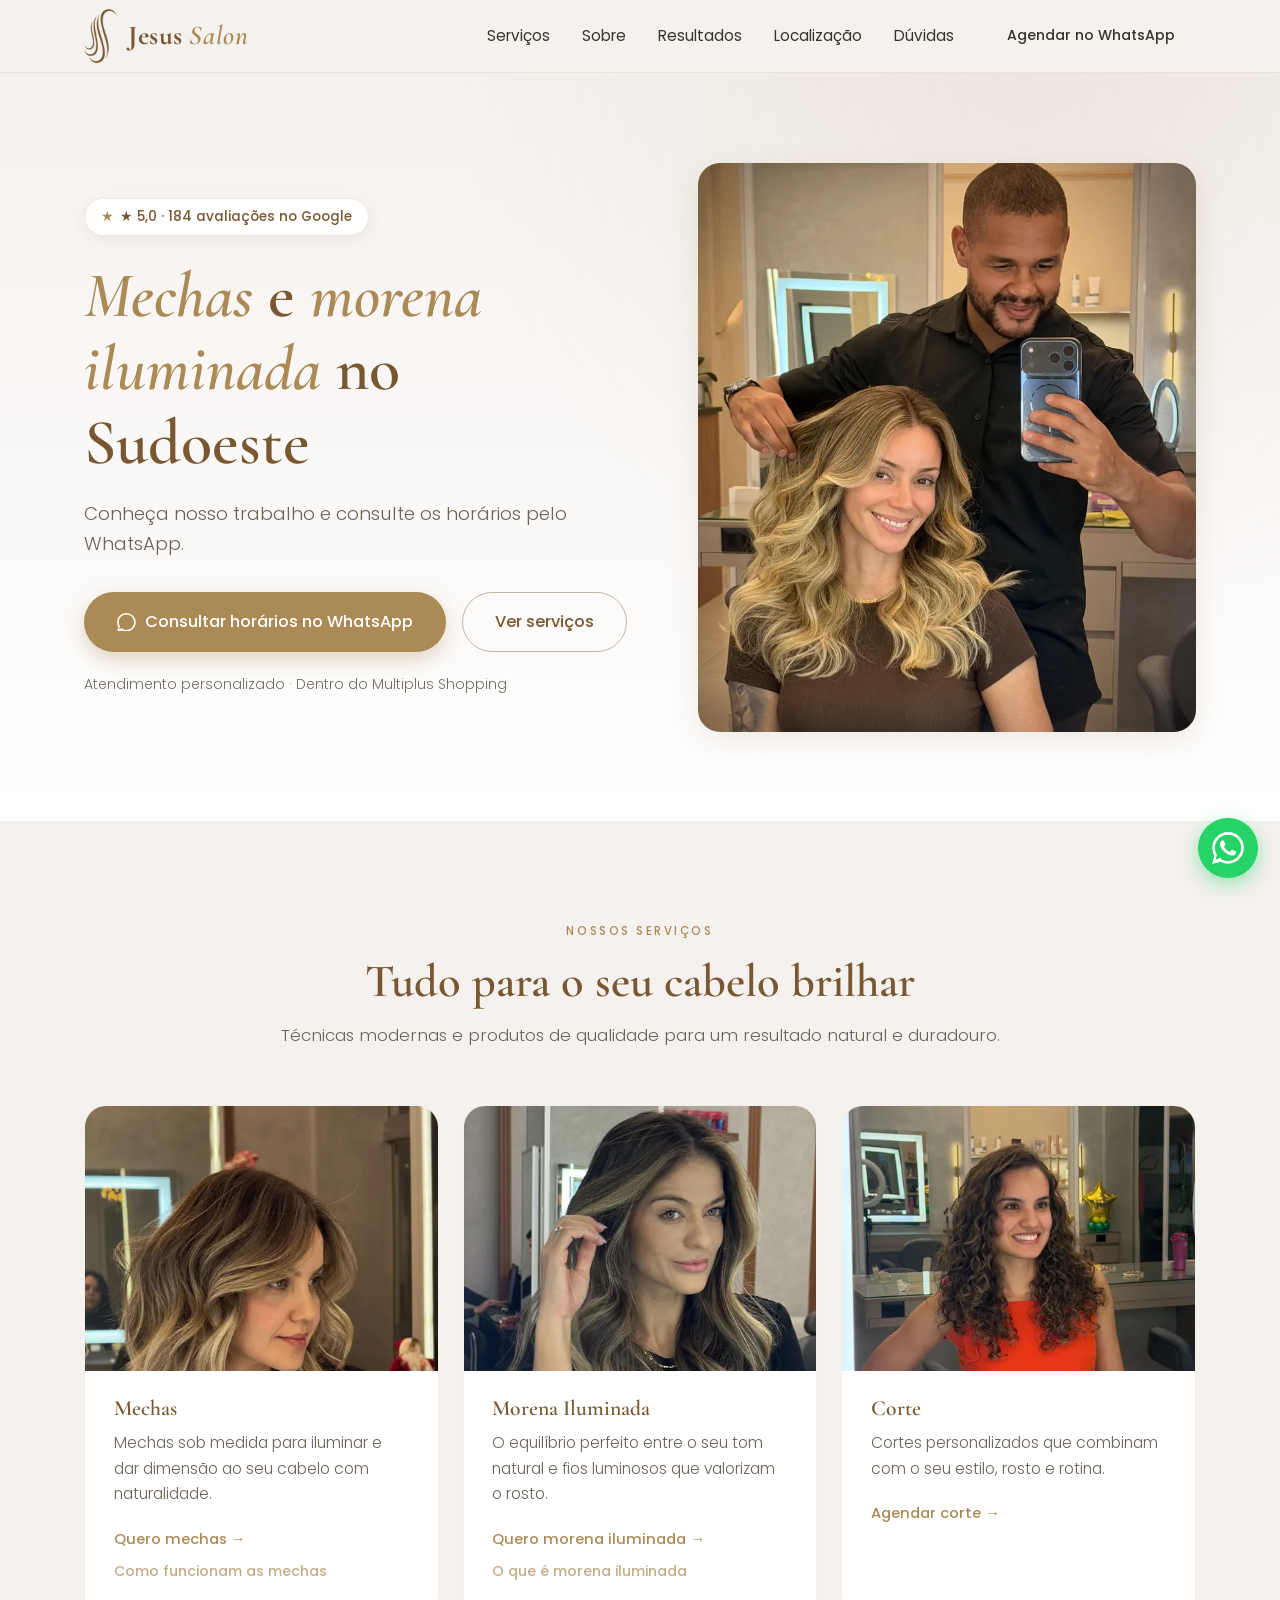
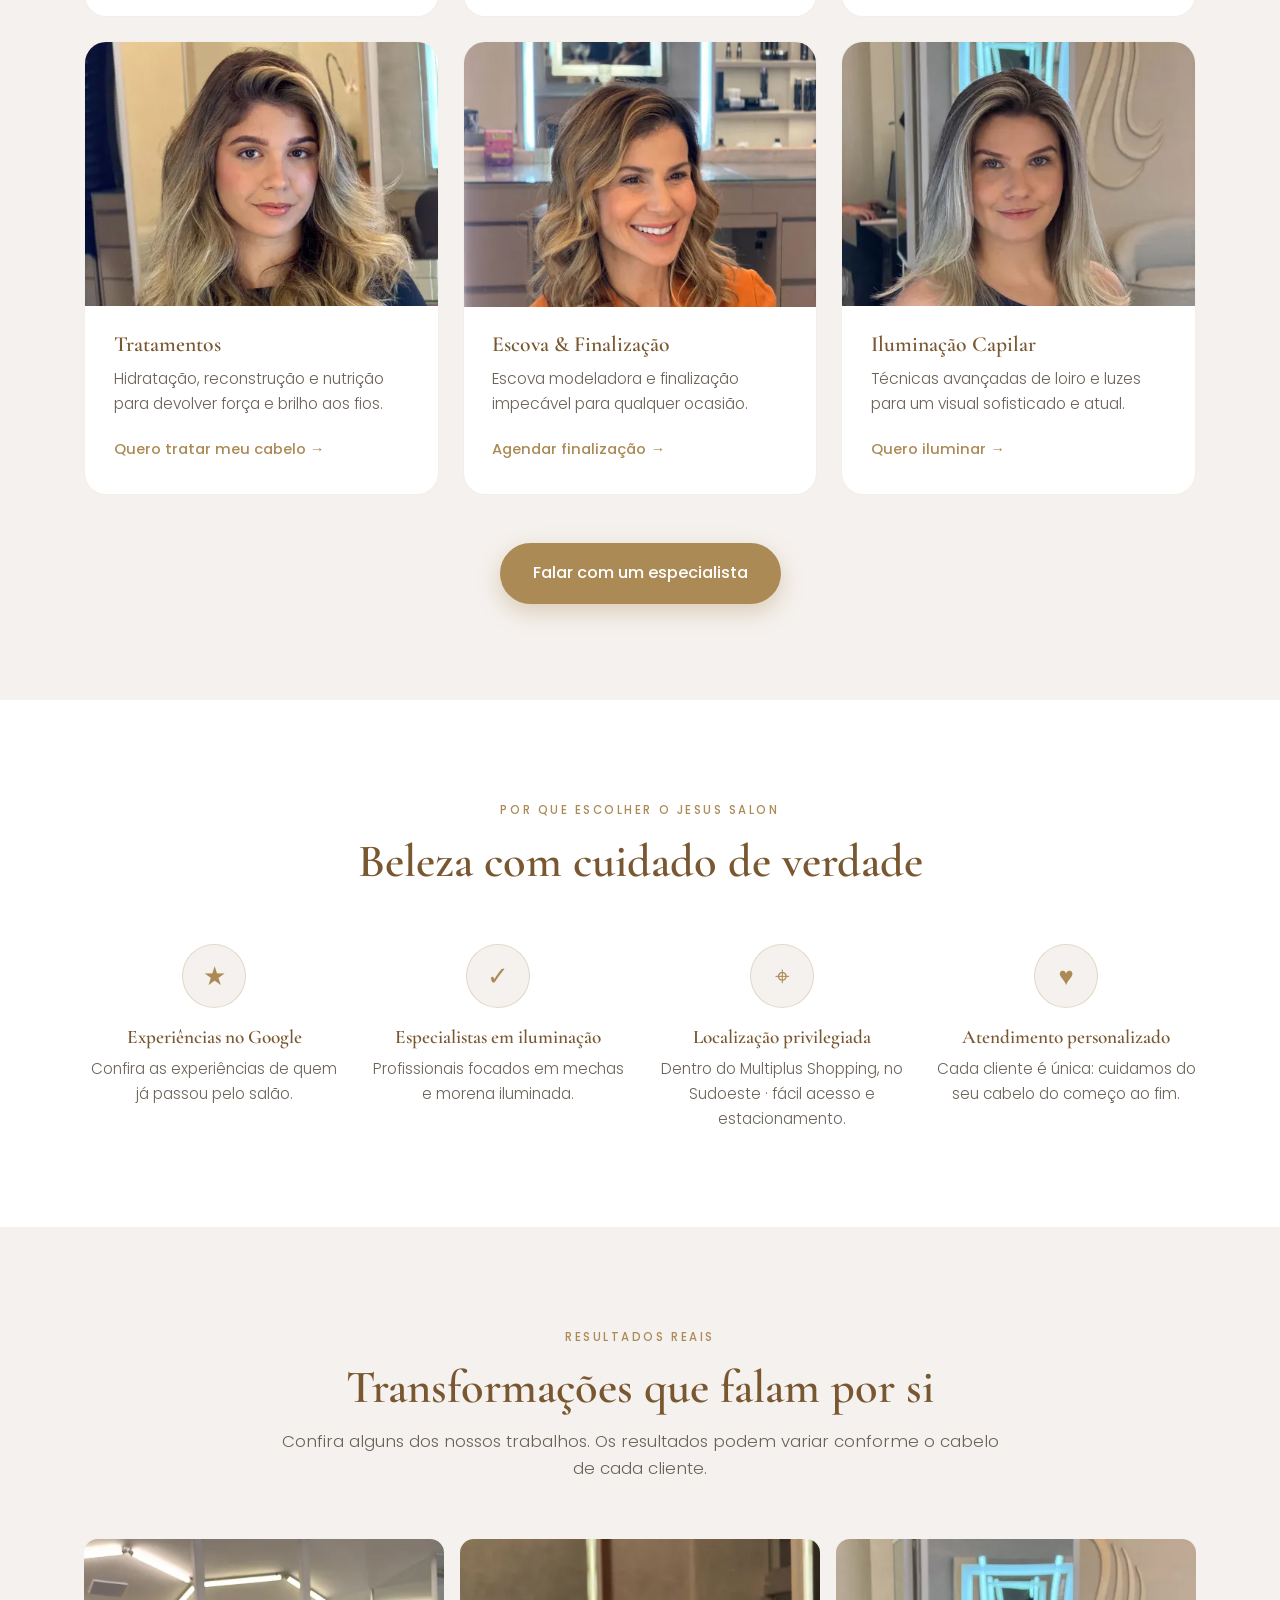
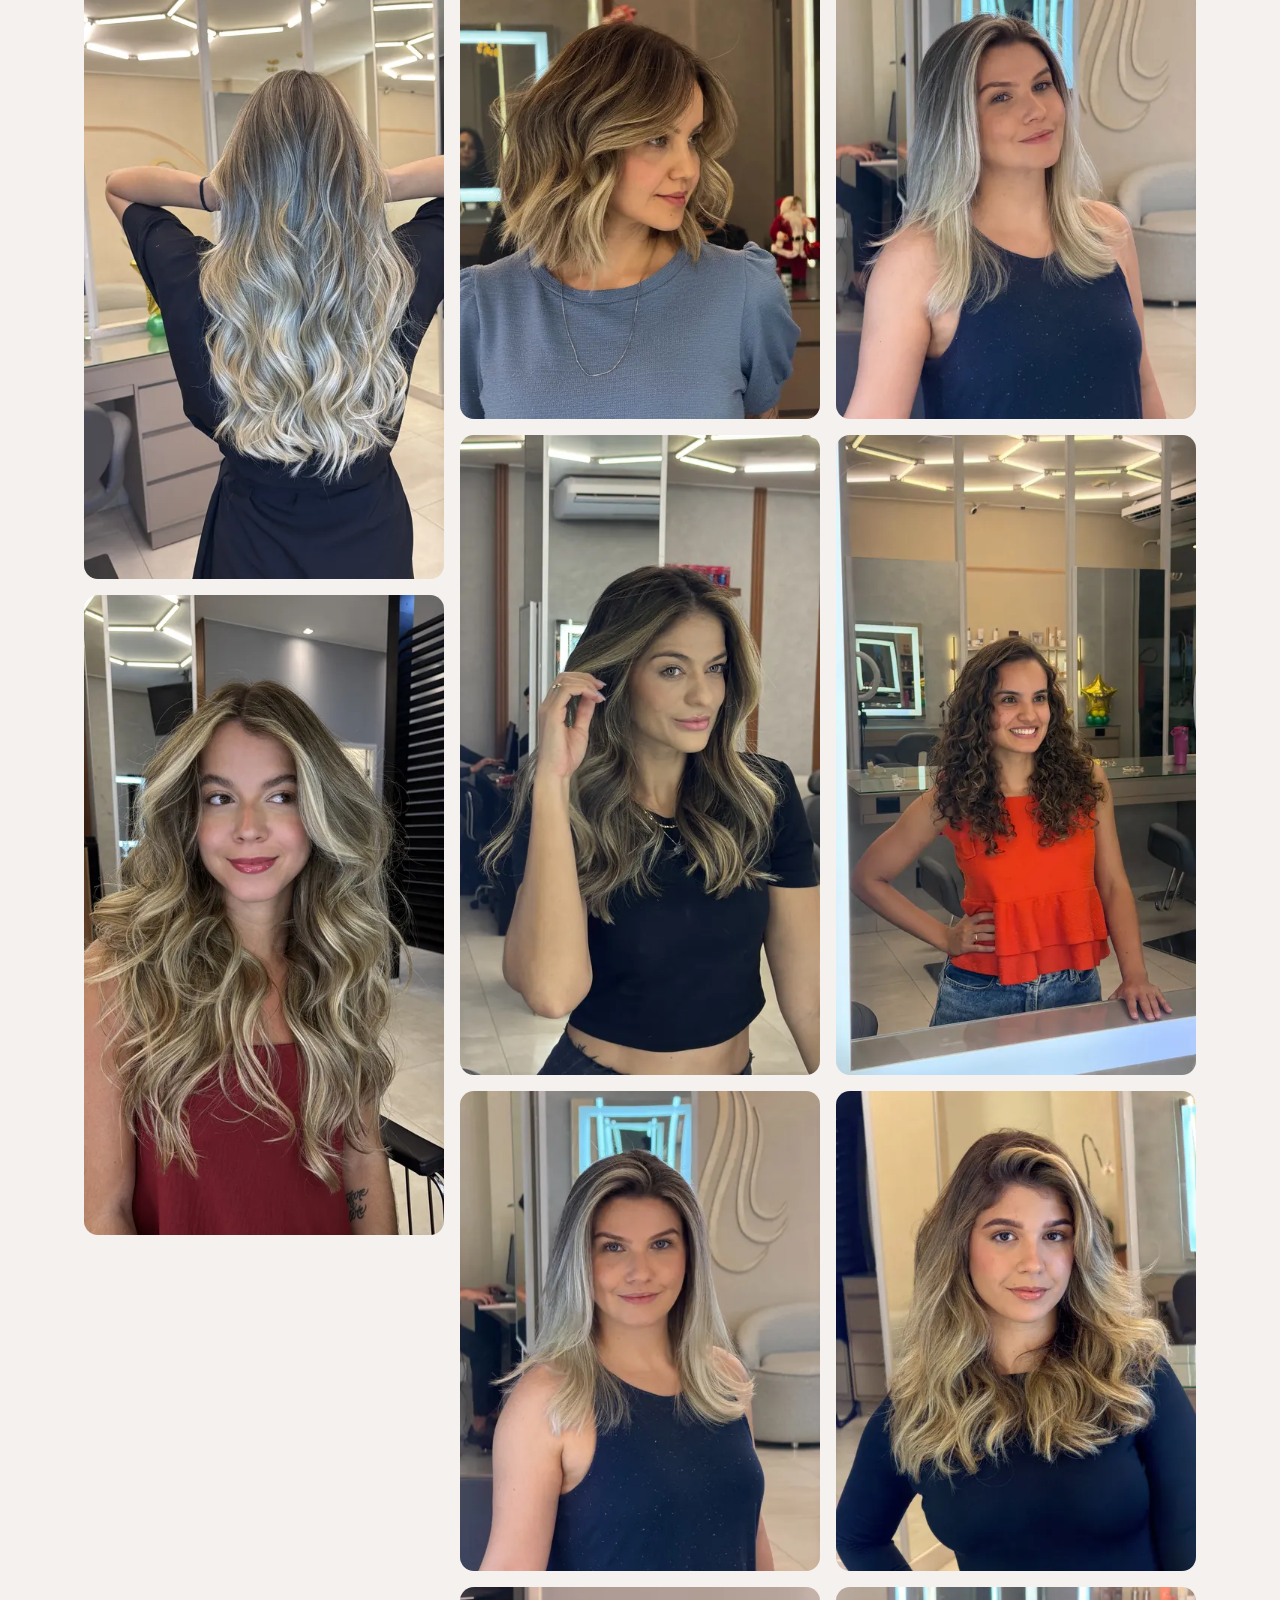
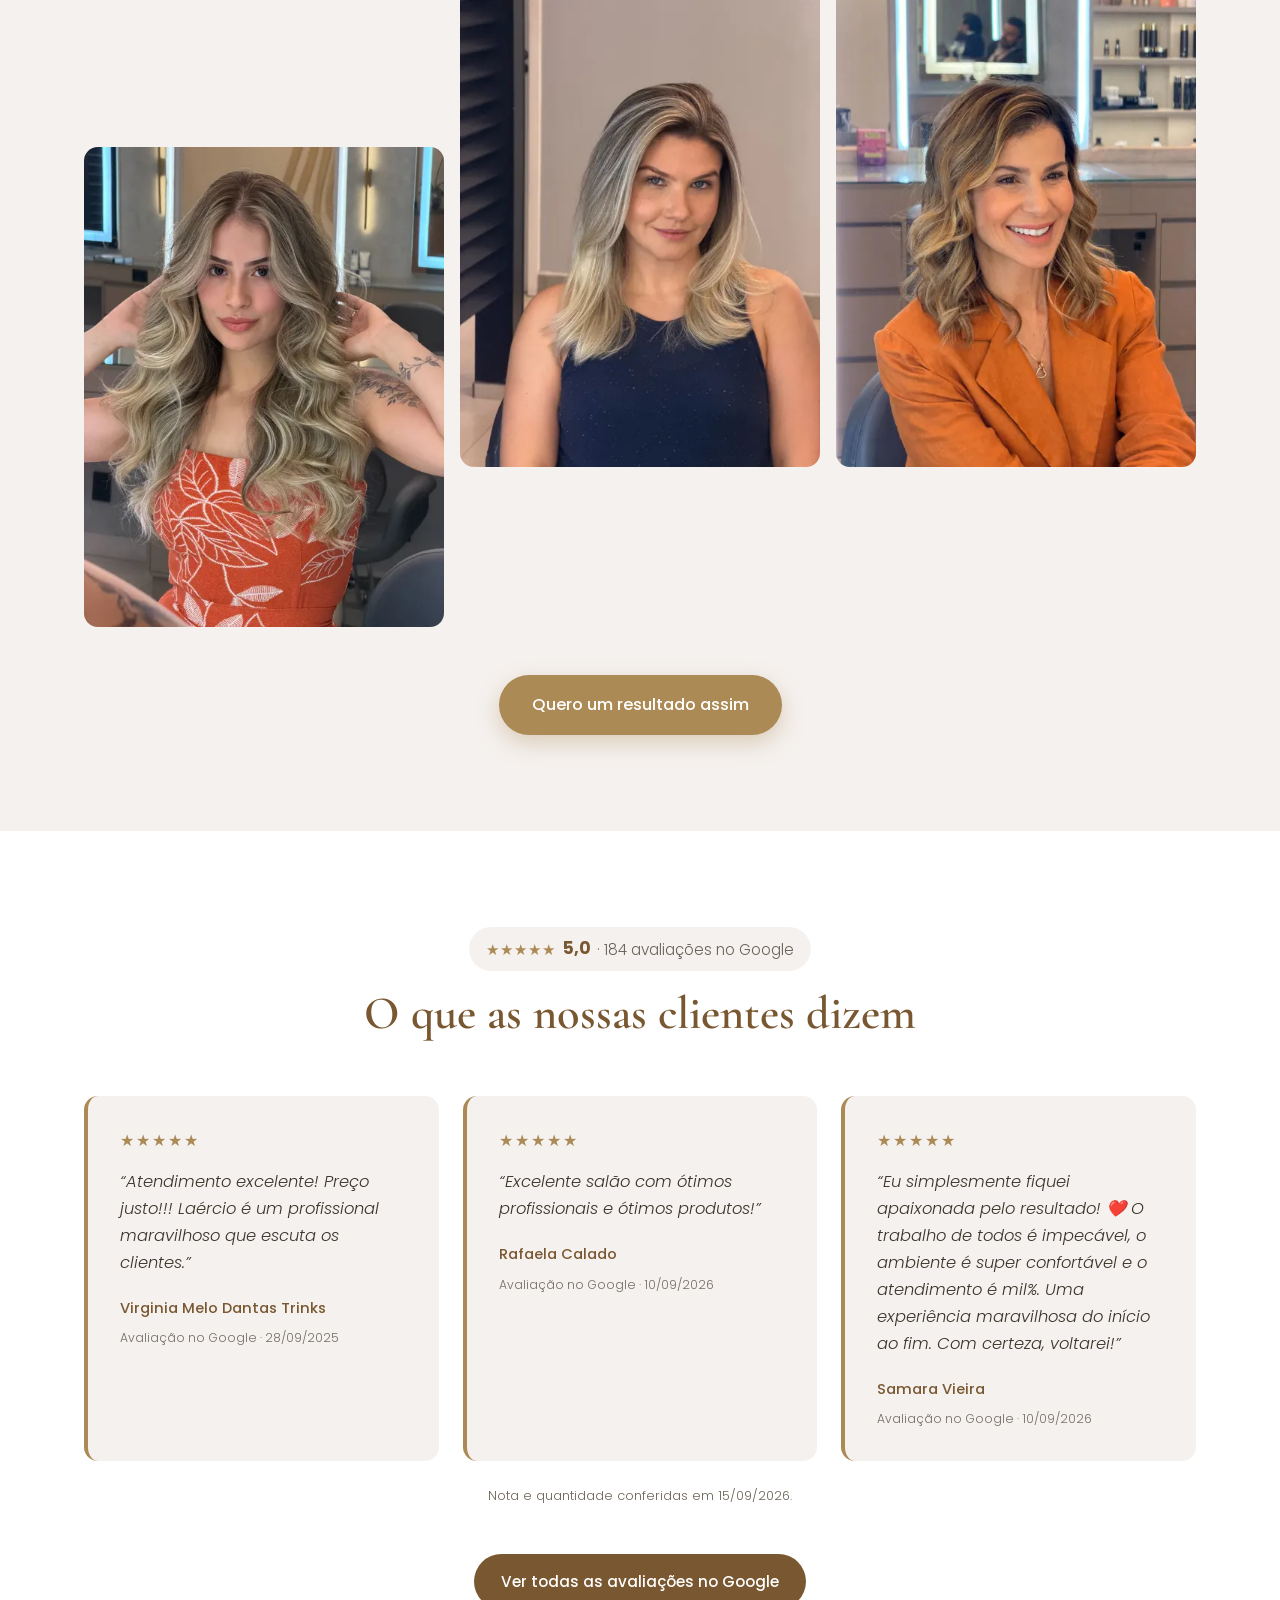
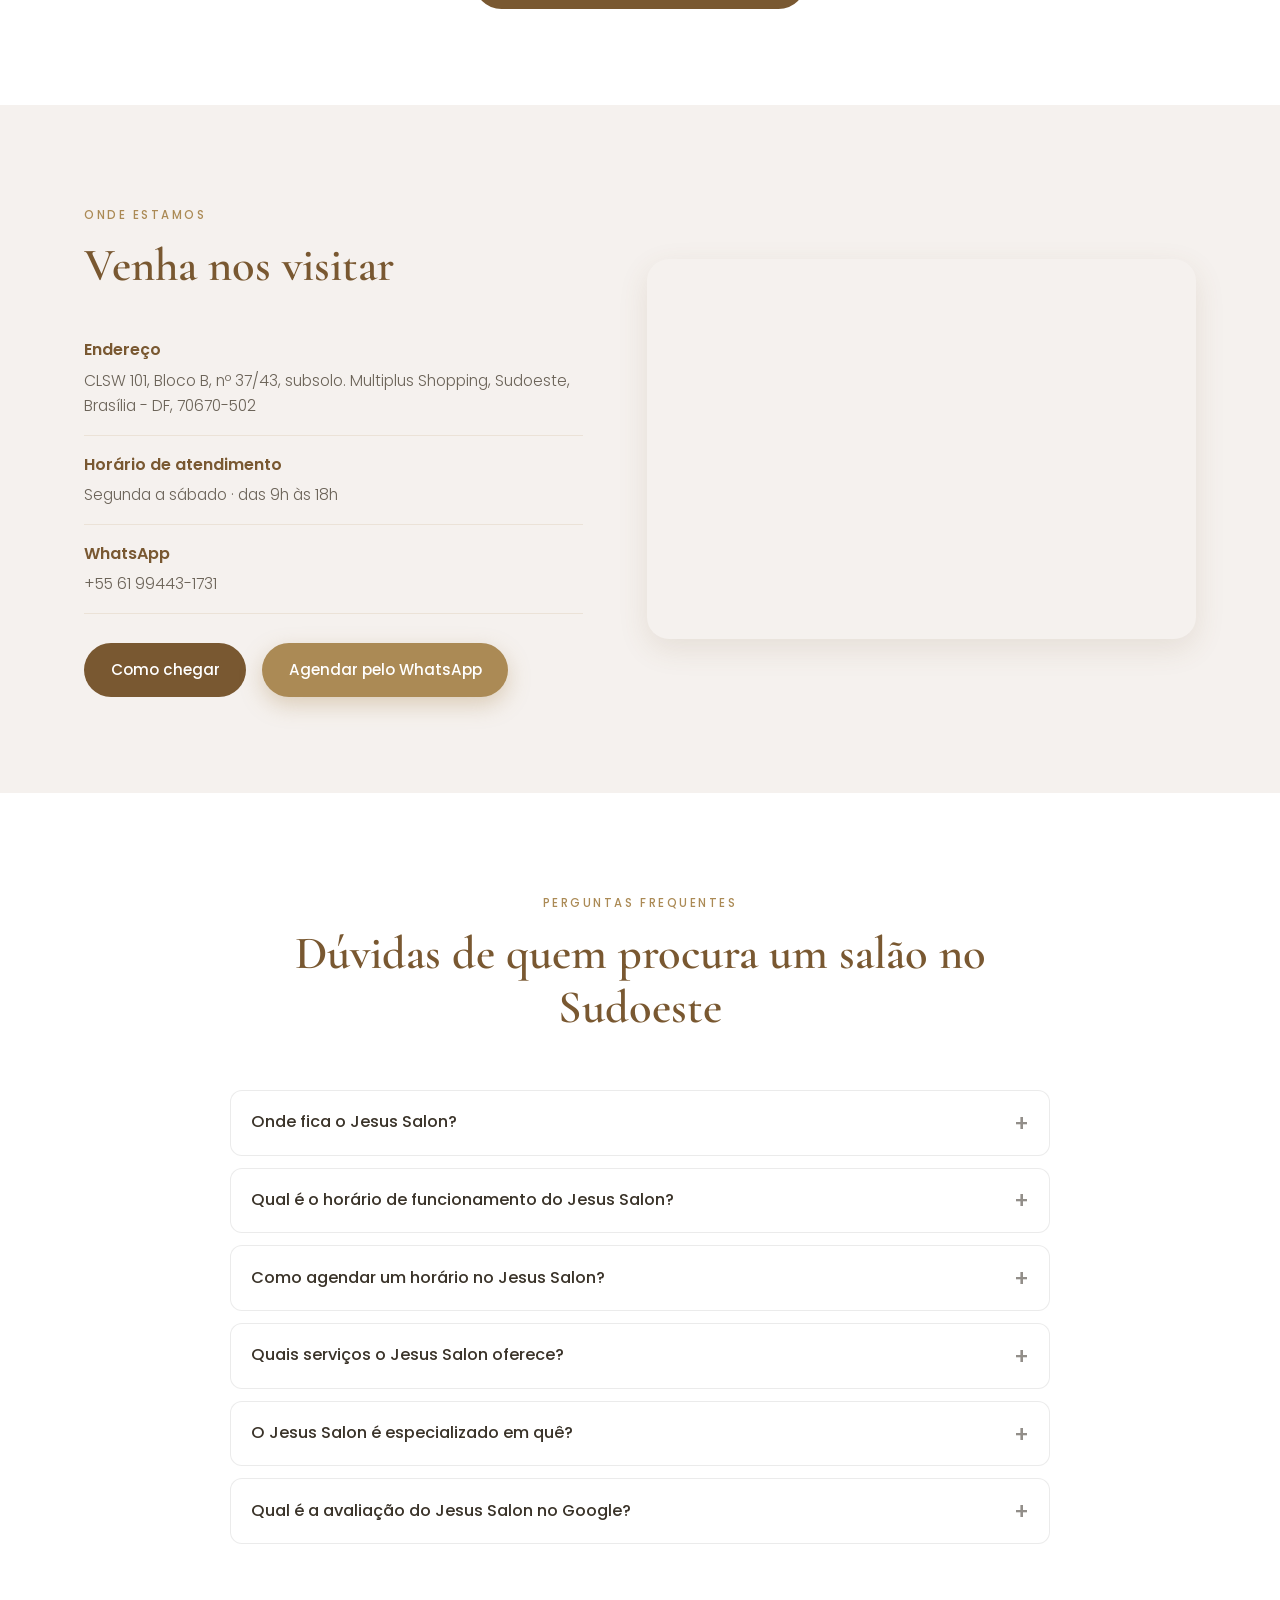
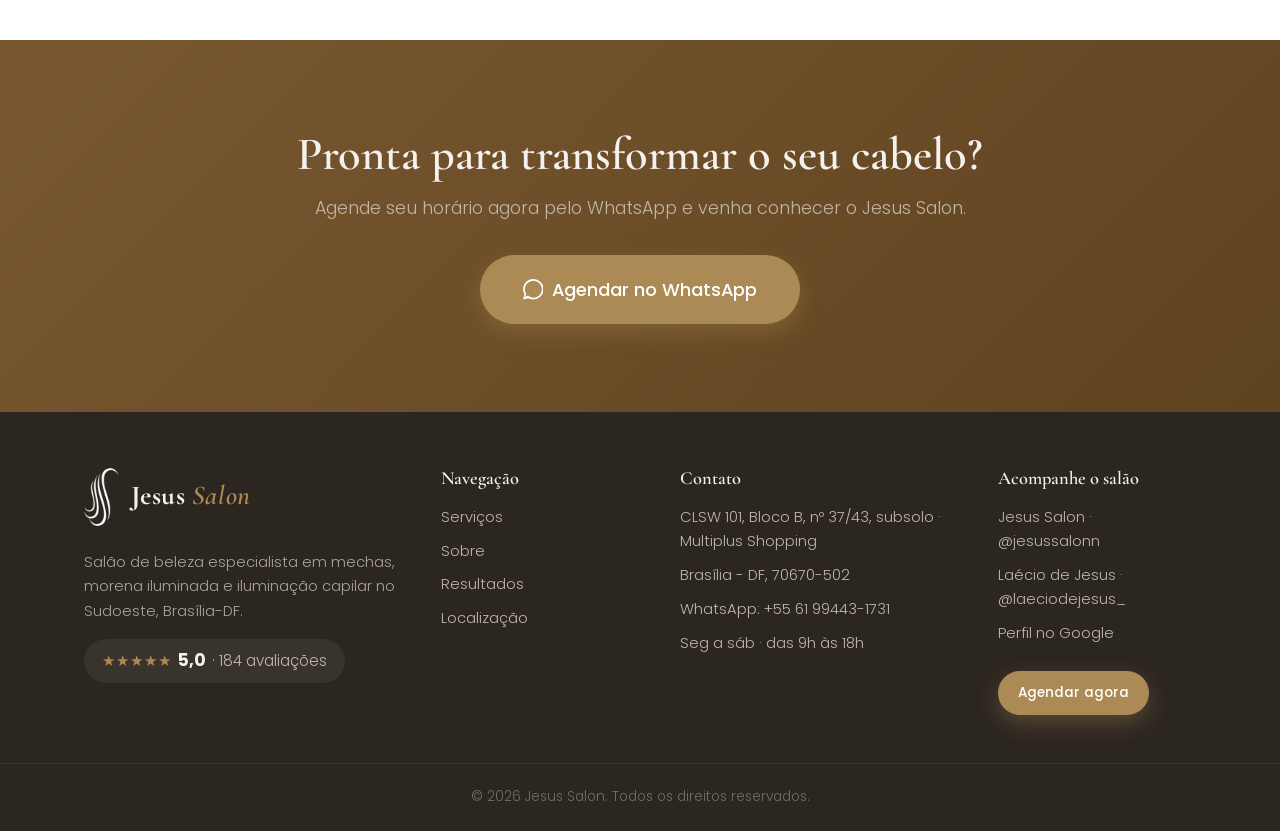
==== commit 578d4afc: "Cria paginas de servico para mechas e morena iluminada - /mechas-sudoeste-brasilia/ e /morena-ilumin" ====
--- a/index.html
+++ b/index.html
@@ -373,6 +373,7 @@
               <h3>Mechas</h3>
               <p>Mechas sob medida para iluminar e dar dimensão ao seu cabelo com naturalidade.</p>
               <a href="https://wa.me/5561994431731?text=Ol%C3%A1%21%20Tenho%20interesse%20em%20mechas%20e%20gostaria%20de%20saber%20como%20funciona%20a%20avalia%C3%A7%C3%A3o%20e%20consultar%20hor%C3%A1rios." class="card-link js-whatsapp" rel="noopener" data-whatsapp-servico="mechas">Quero mechas →</a>
+              <a href="mechas-sudoeste-brasilia/" class="card-link card-link--saiba">Como funcionam as mechas</a>
             </div>
           </article>
 
@@ -385,6 +386,7 @@
               <h3>Morena Iluminada</h3>
               <p>O equilíbrio perfeito entre o seu tom natural e fios luminosos que valorizam o rosto.</p>
               <a href="https://wa.me/5561994431731?text=Ol%C3%A1%21%20Tenho%20interesse%20em%20morena%20iluminada%20e%20gostaria%20de%20saber%20como%20funciona%20a%20avalia%C3%A7%C3%A3o%20e%20consultar%20hor%C3%A1rios." class="card-link js-whatsapp" rel="noopener" data-whatsapp-servico="morena">Quero morena iluminada →</a>
+              <a href="morena-iluminada-brasilia/" class="card-link card-link--saiba">O que é morena iluminada</a>
             </div>
           </article>
 
--- a/styles.css
+++ b/styles.css
@@ -680,3 +680,10 @@
   opacity: 0.8;
   line-height: 1.65;
 }
+
+.card-link--saiba {
+  display: inline-block;
+  margin-top: 0.45rem;
+  font-size: 0.88rem;
+  opacity: 0.7;
+}
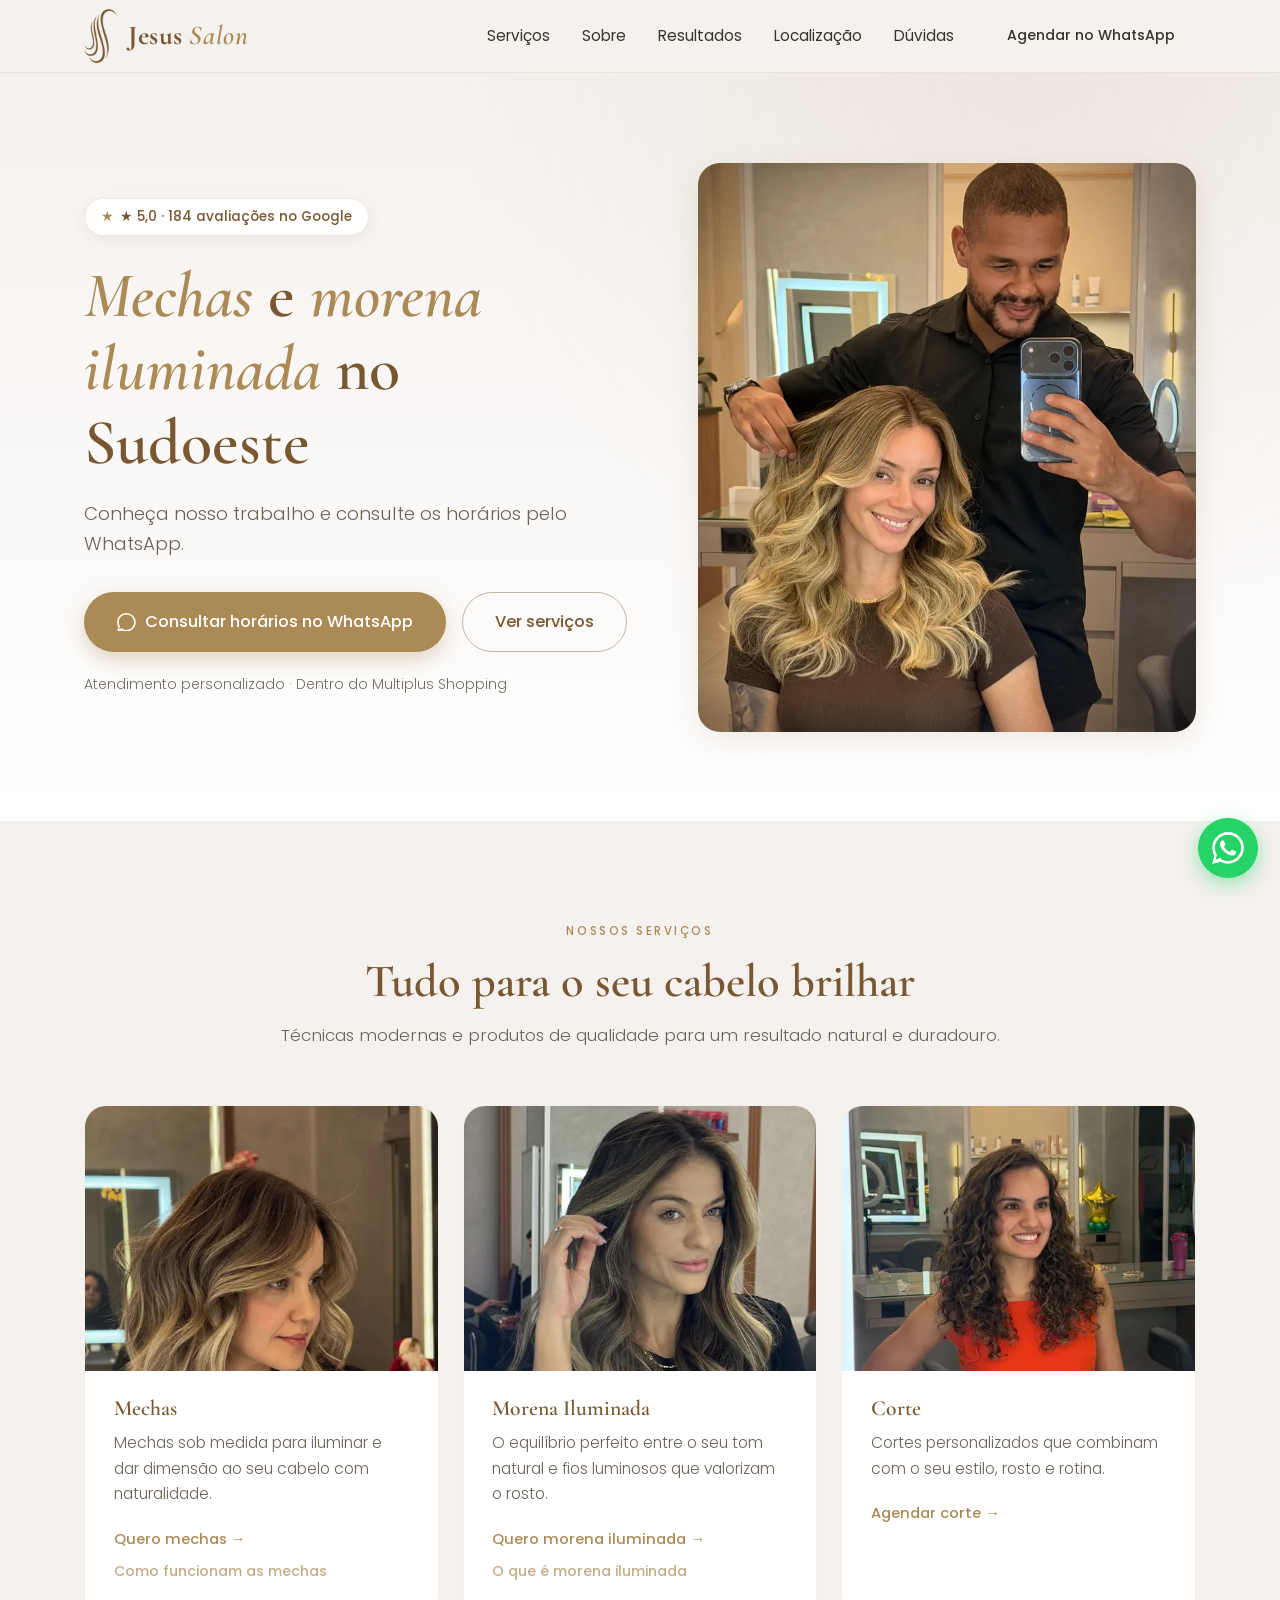
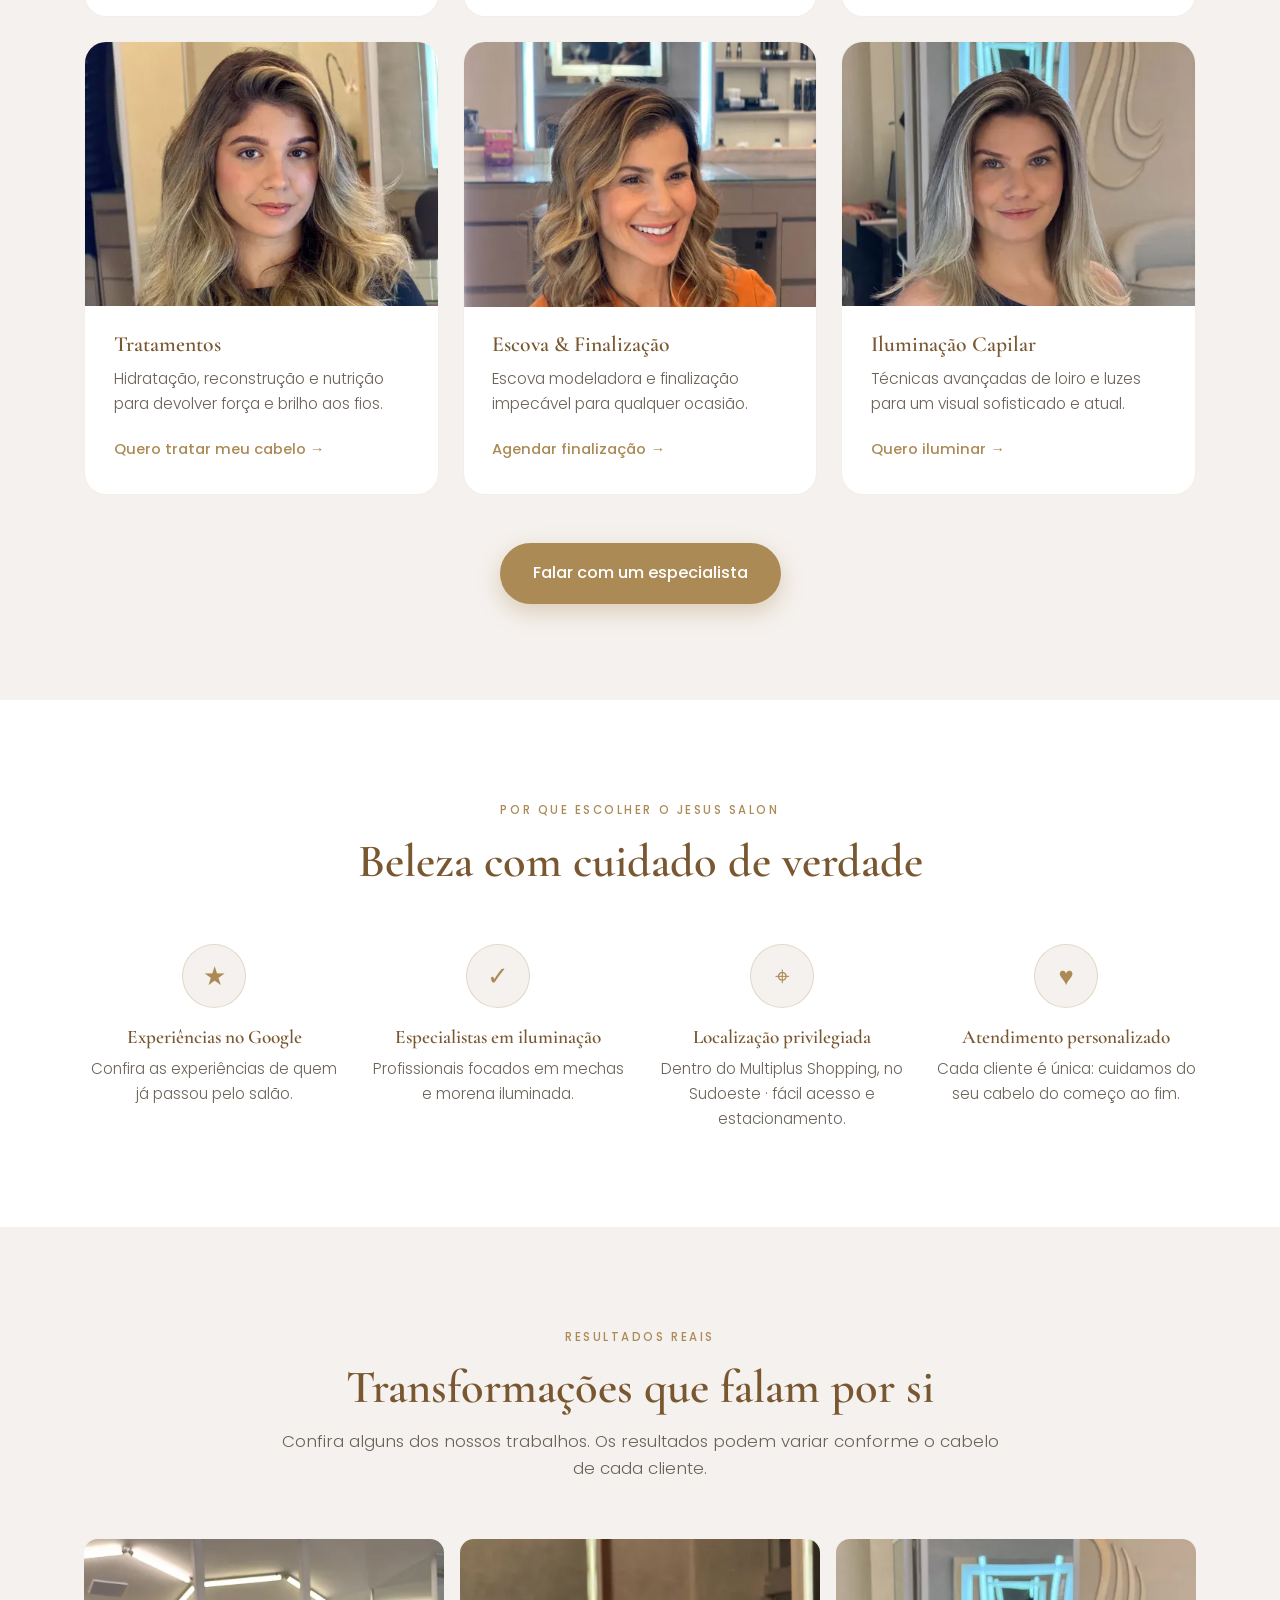
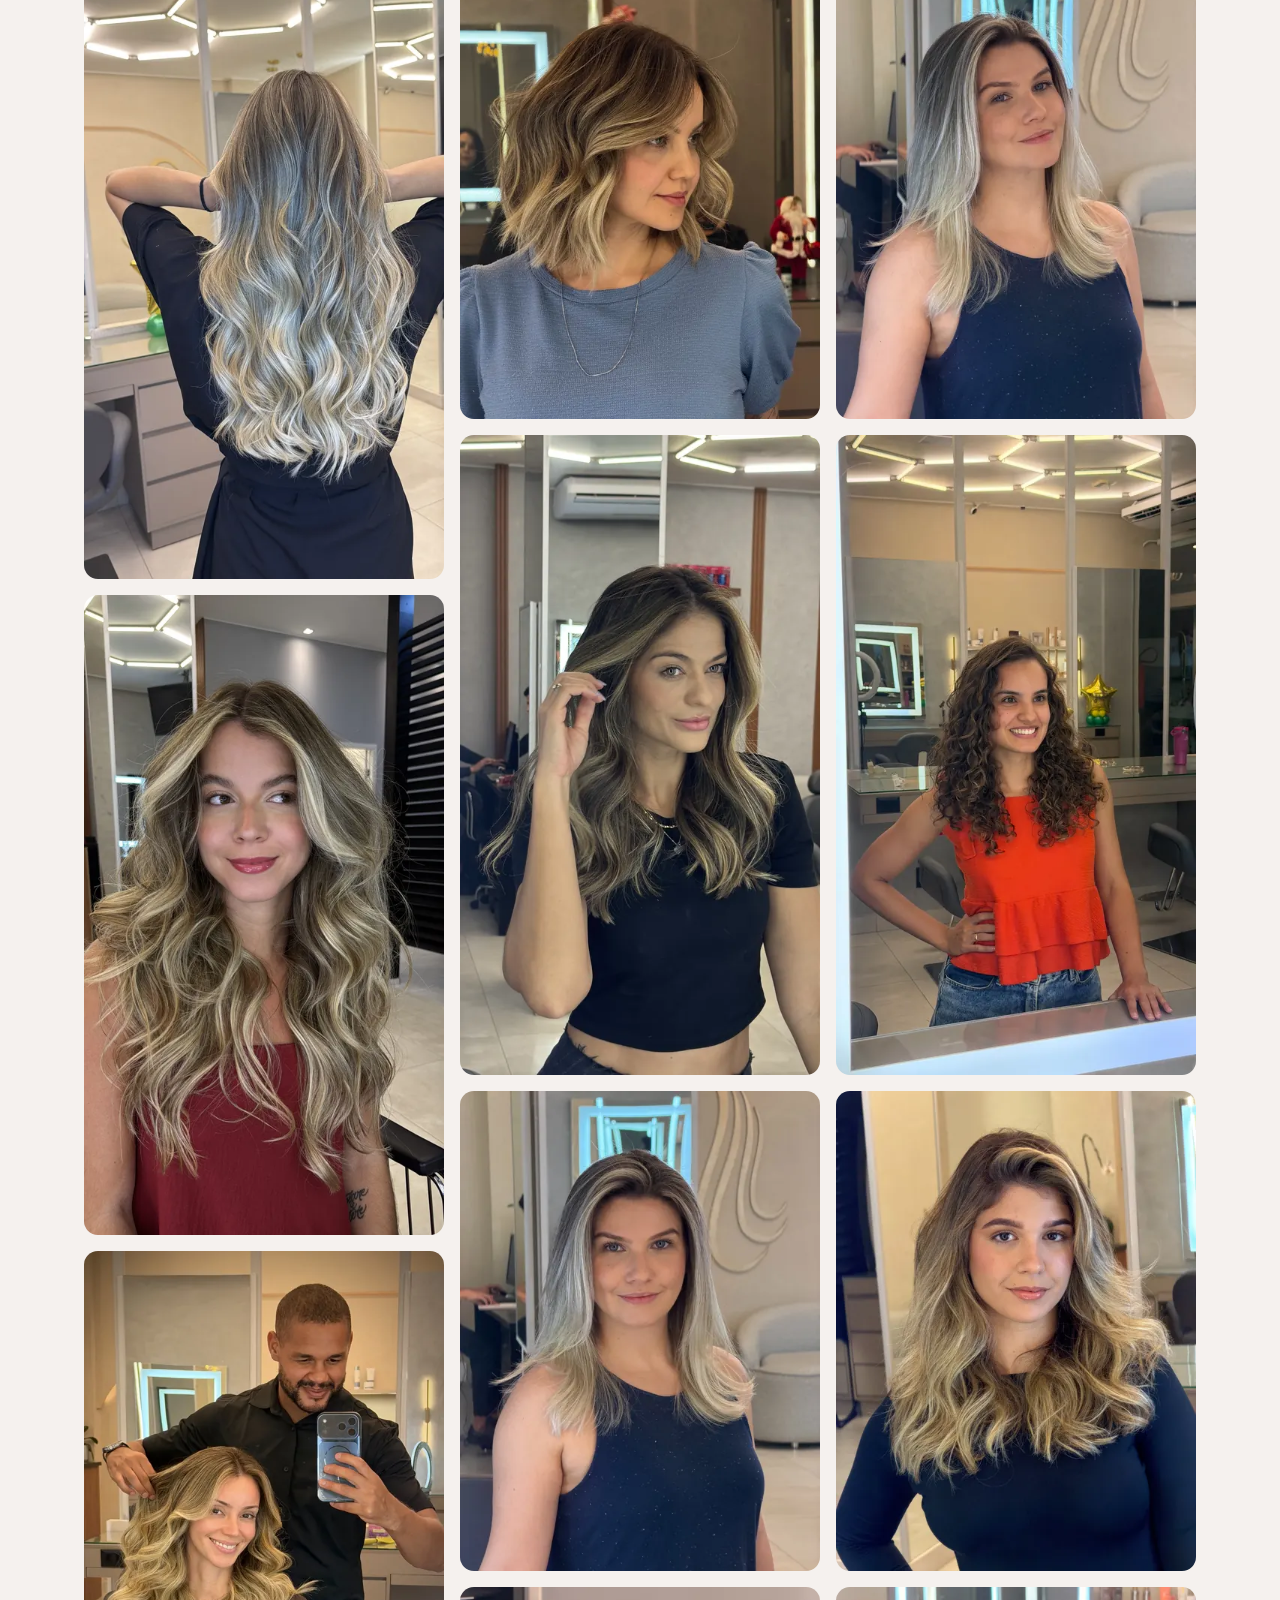
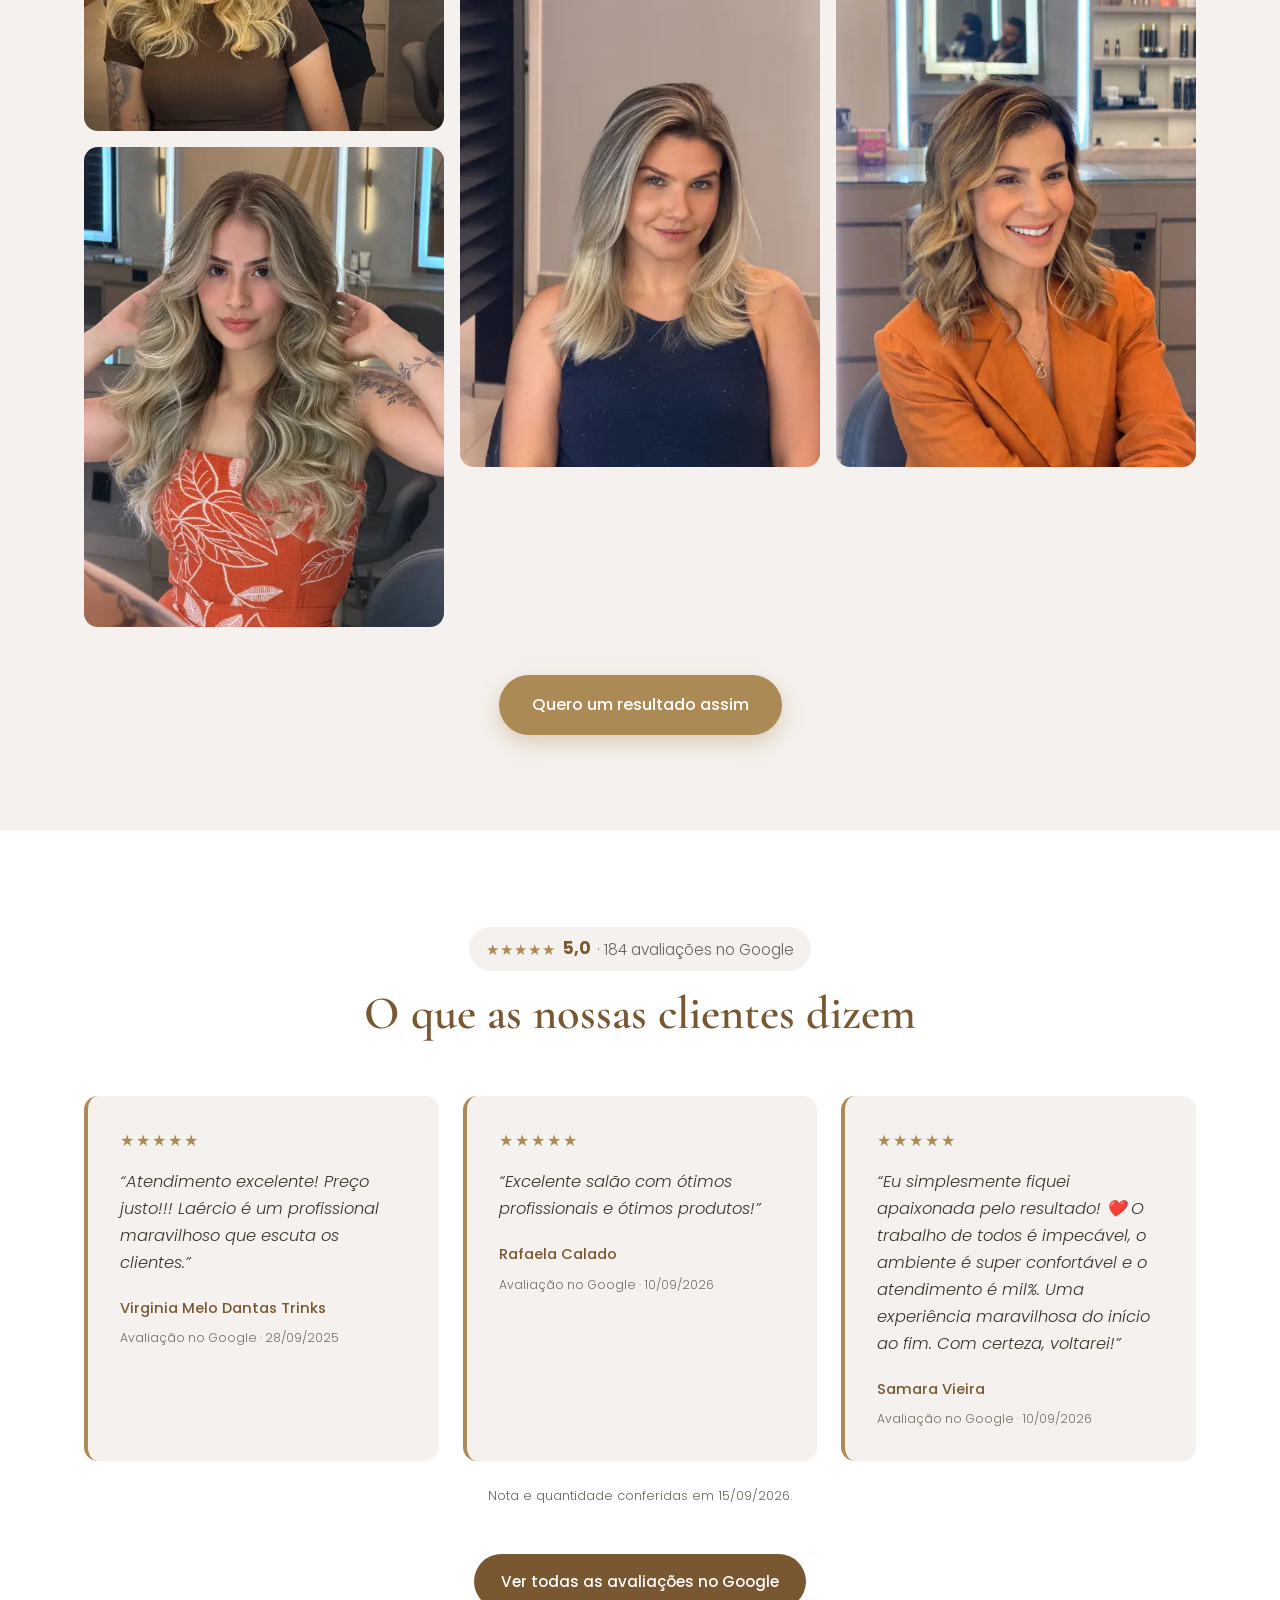
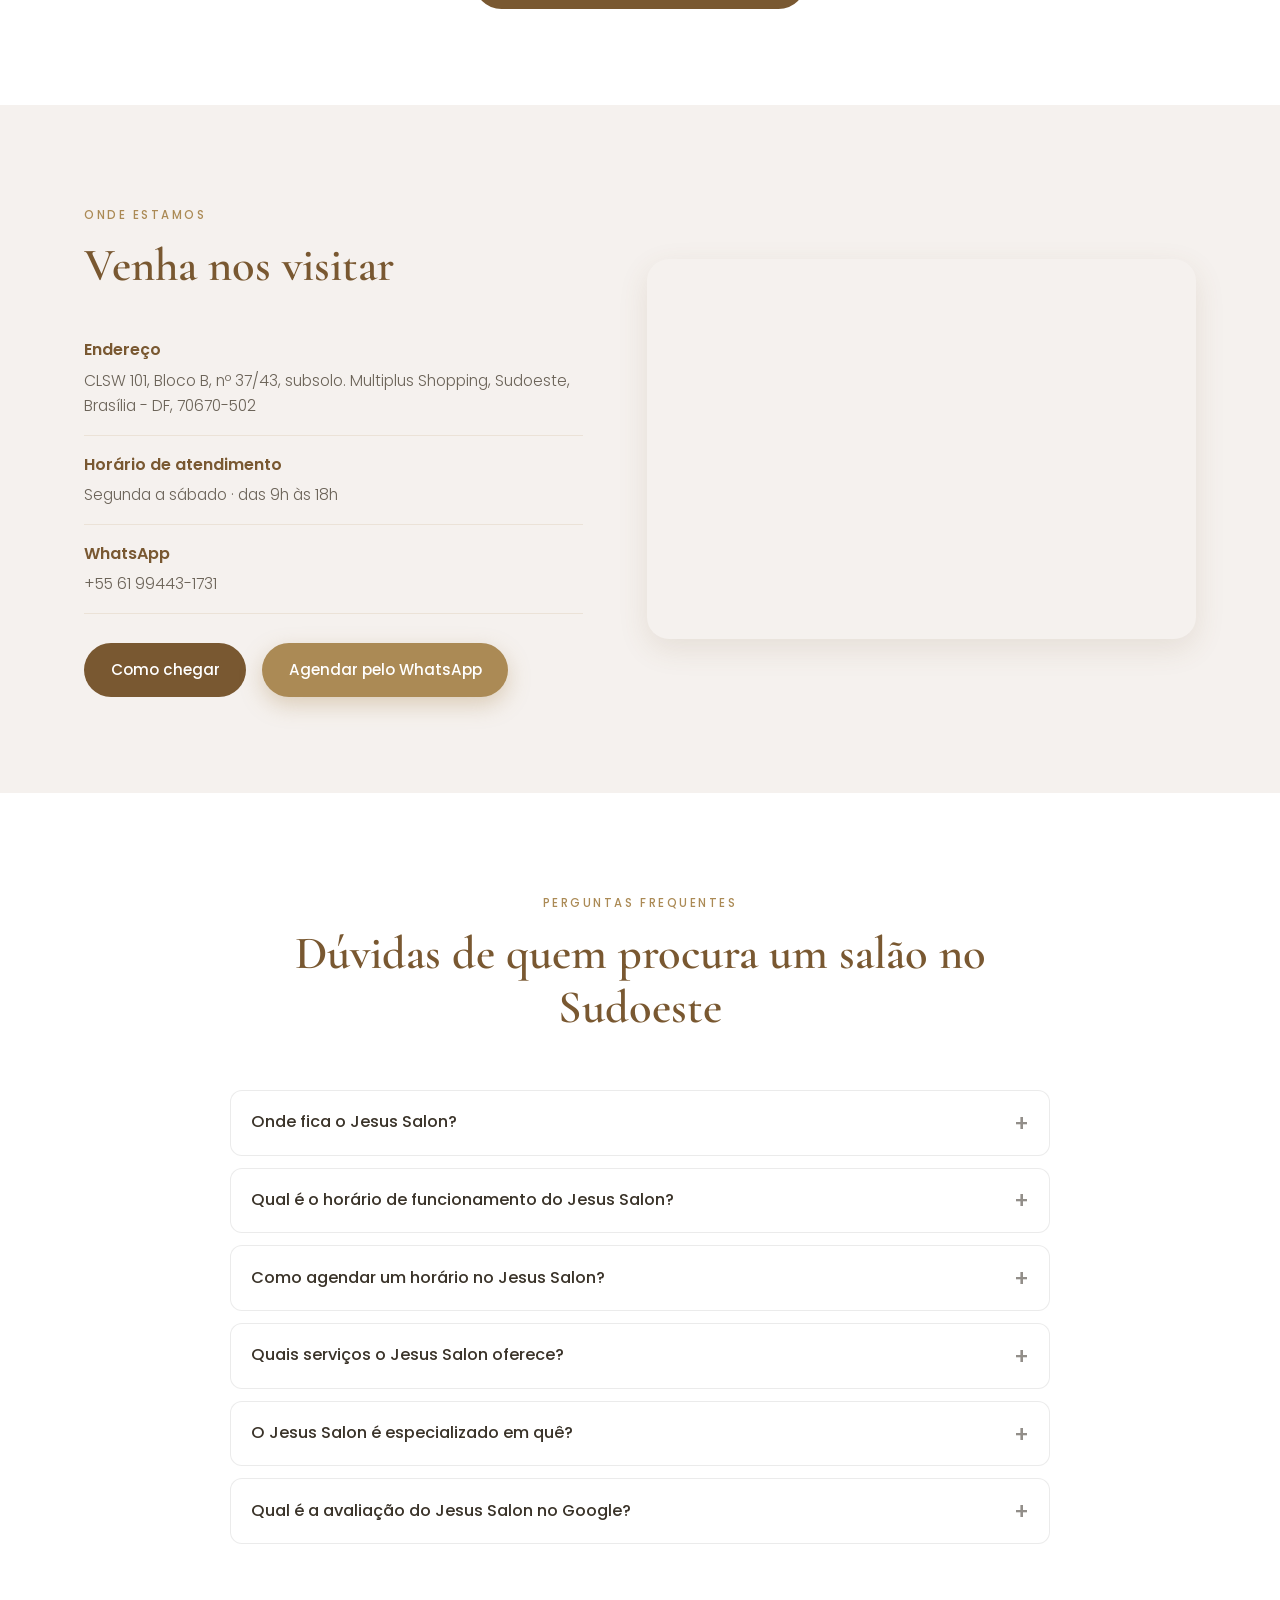
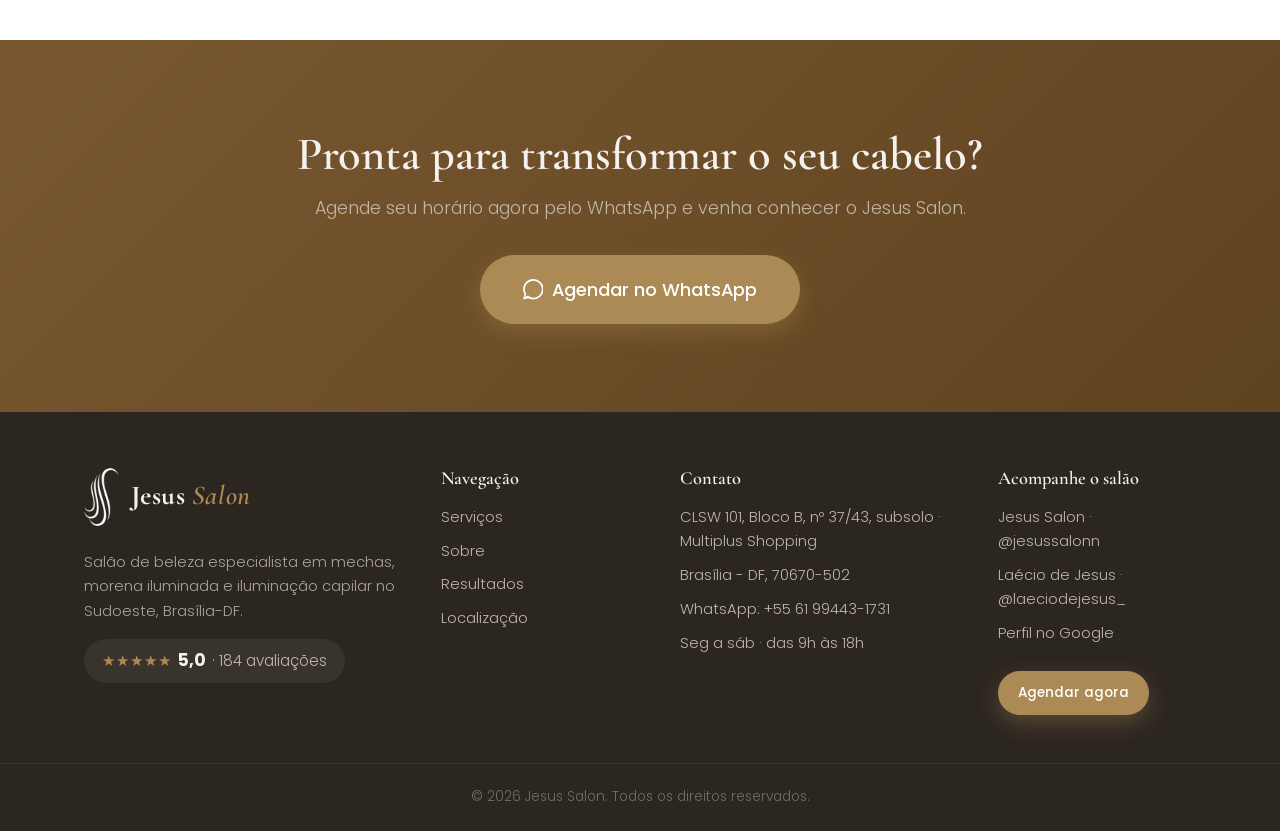
==== commit 5fdab022: "Insere token de verificacao do Google Search Console Co-Authored-By: Claude Opus 5 <noreply@anthropi" ====
--- a/index.html
+++ b/index.html
@@ -19,8 +19,7 @@
   <meta name="geo.placename" content="Sudoeste, Brasília" />
   <meta name="geo.position" content="-15.798185;-47.922646" />
   <meta name="ICBM" content="-15.798185, -47.922646" />
-  <!-- Search Console: troque COLE_O_TOKEN_AQUI pelo codigo do metodo "Tag HTML" -->
-  <meta name="google-site-verification" content="COLE_O_TOKEN_AQUI" />
+  <meta name="google-site-verification" content="Taj_AmjLXOq0oonF7pUAeNl7cJIFHhrCyT0XdExNRJk" />
   <link rel="canonical" href="https://www.jesussalon.com.br/" />
   <meta property="og:type" content="website" />
   <meta property="og:locale" content="pt_BR" />
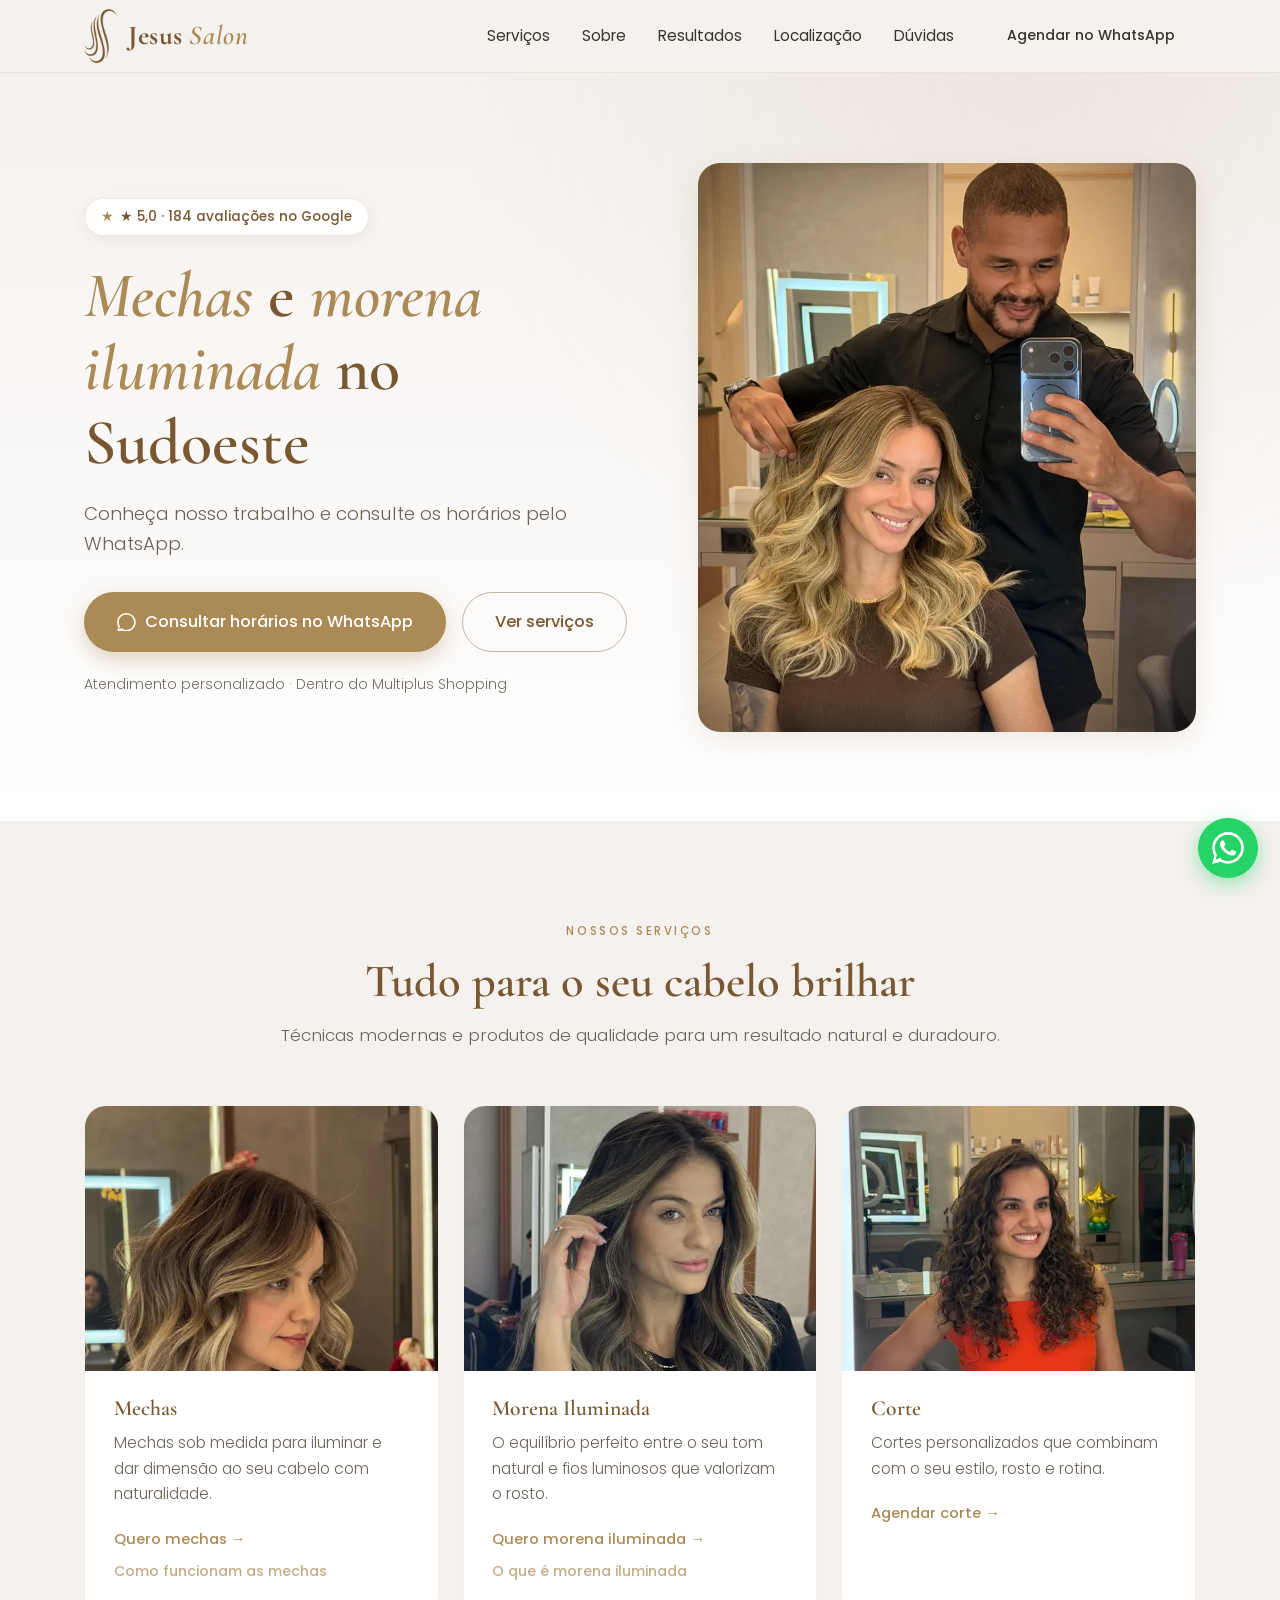
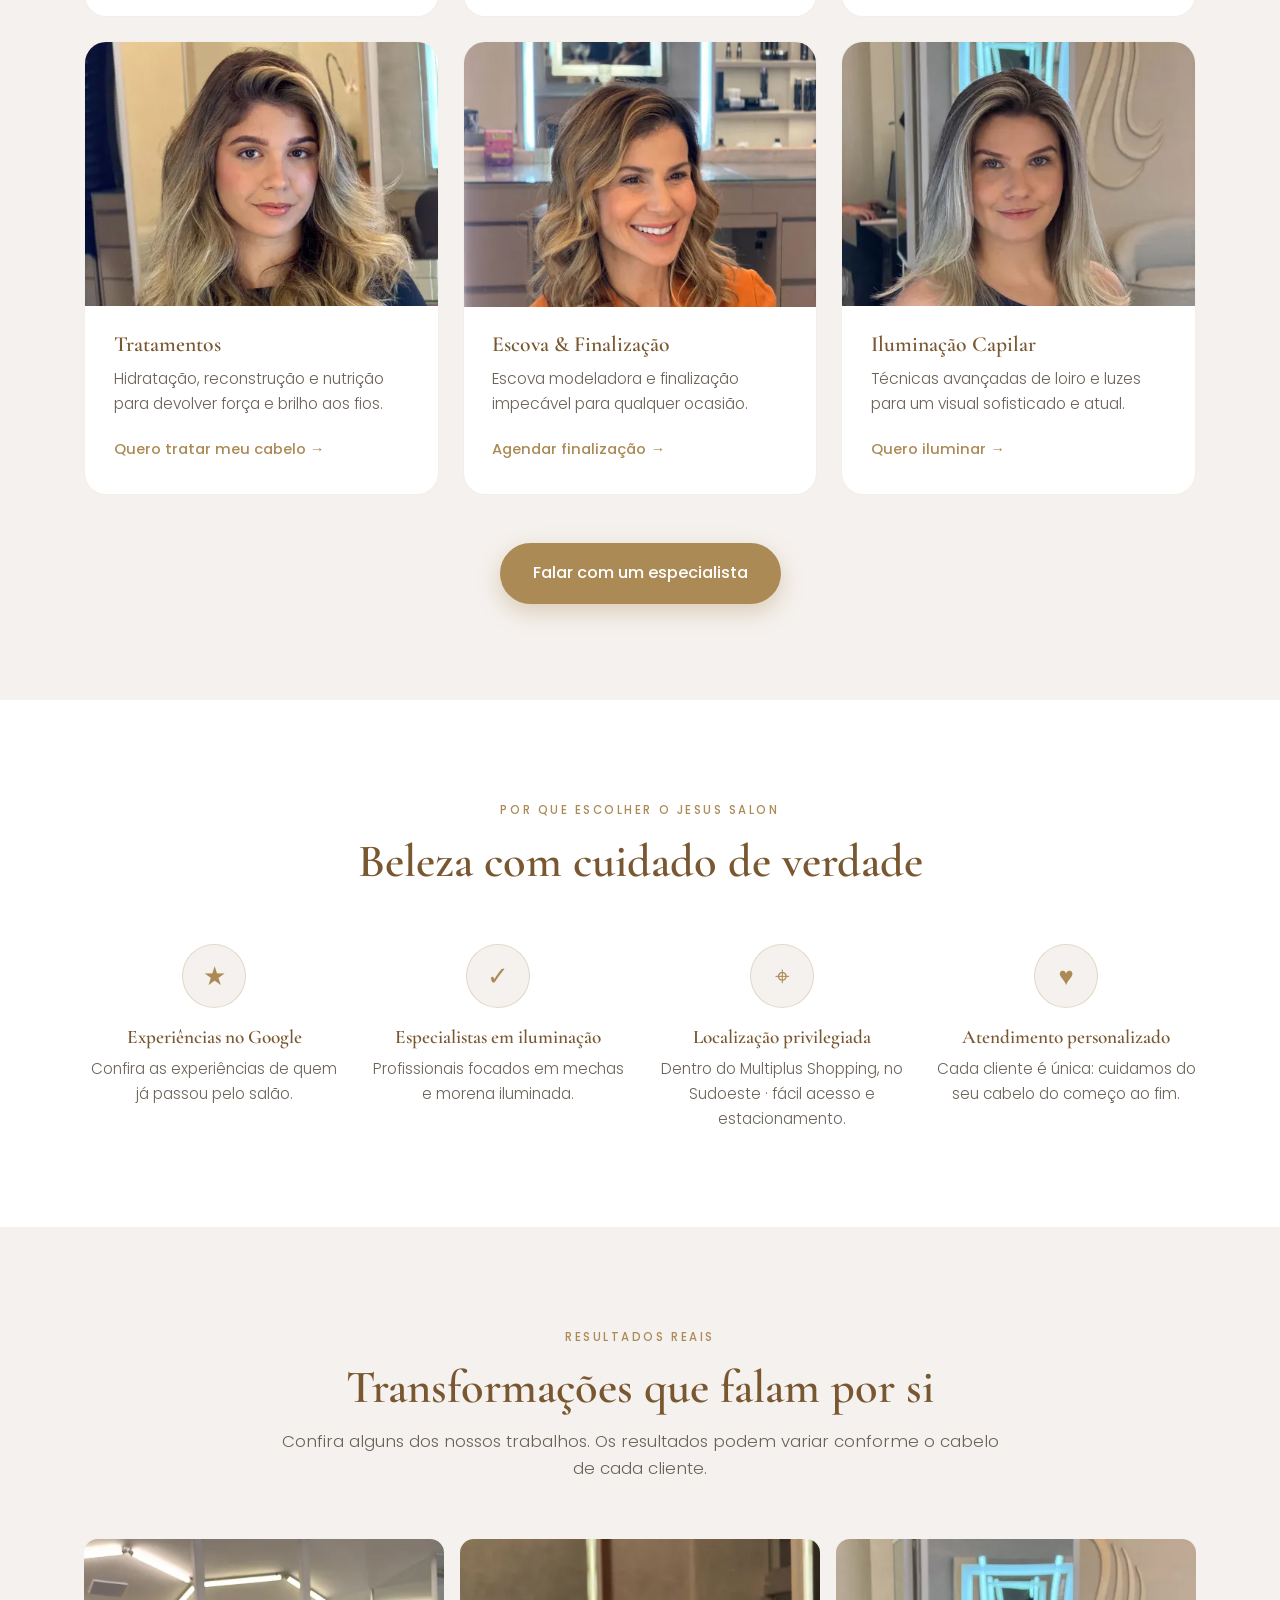
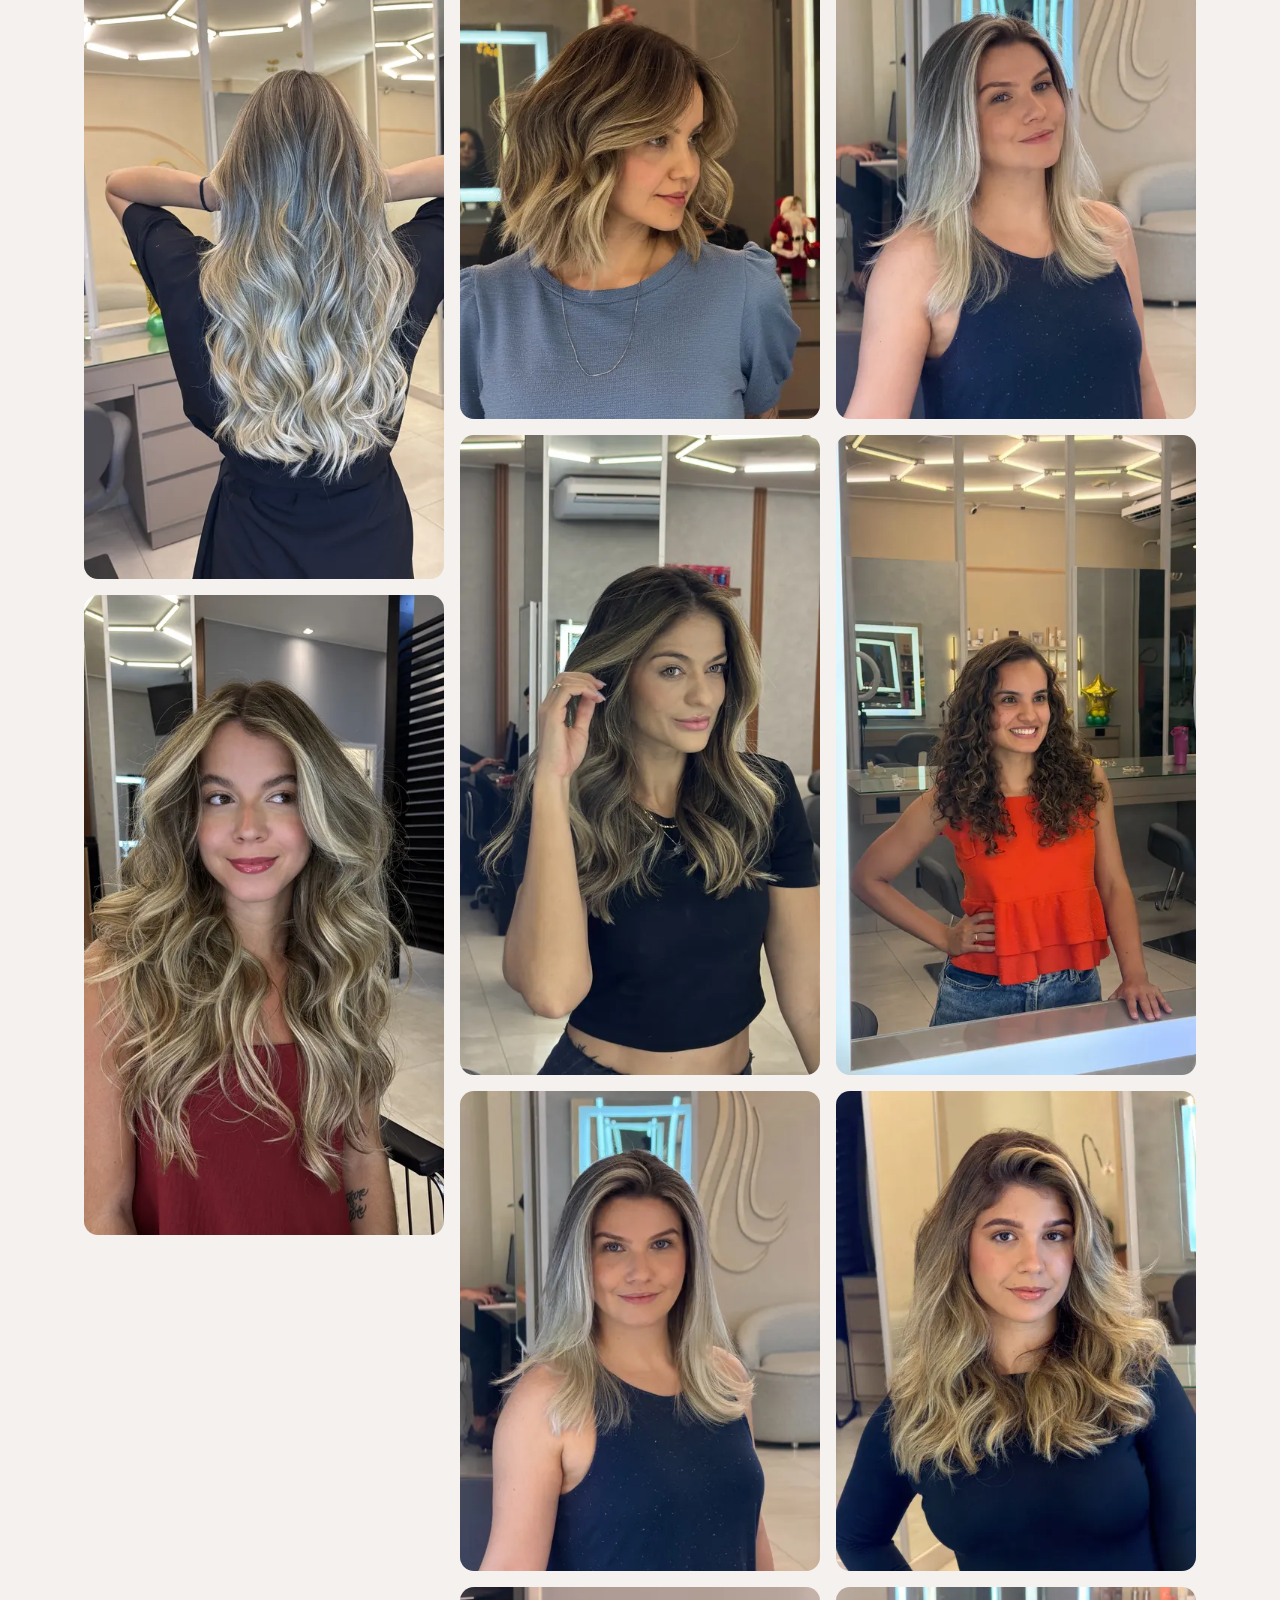
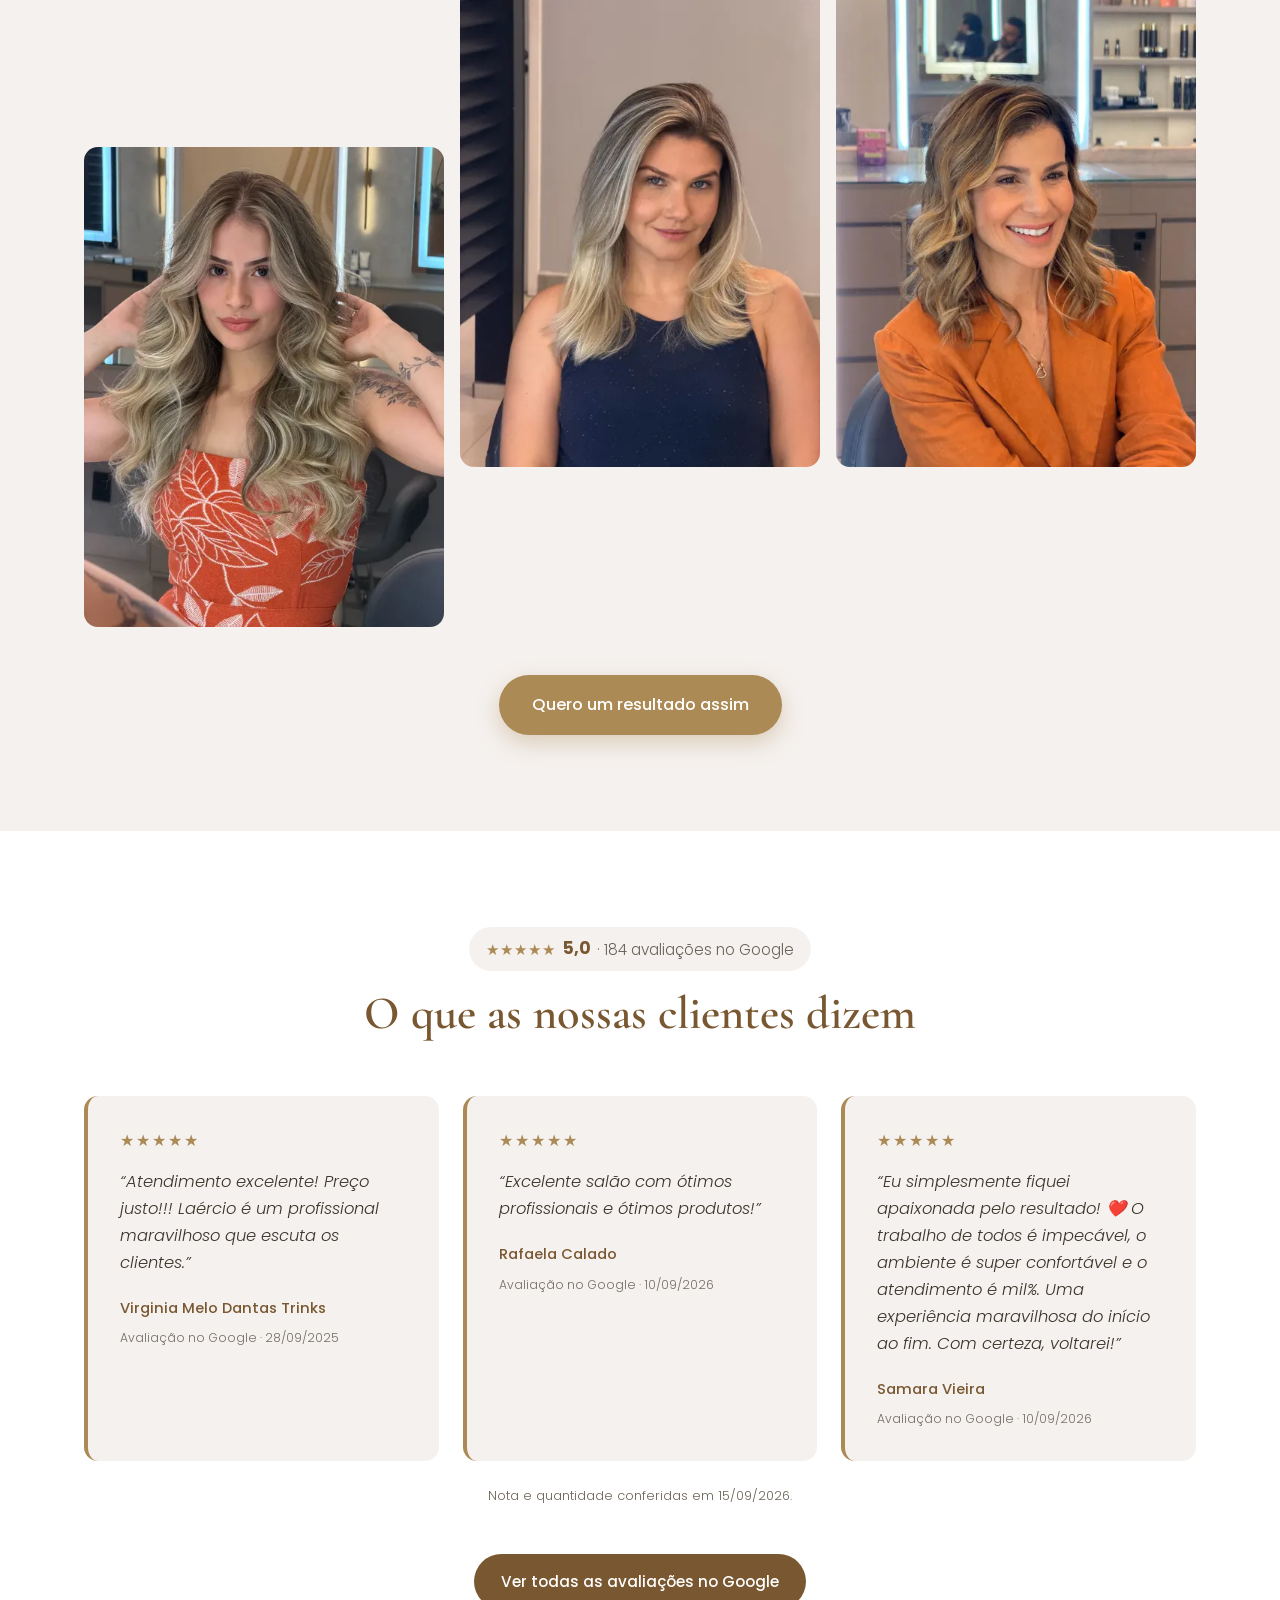
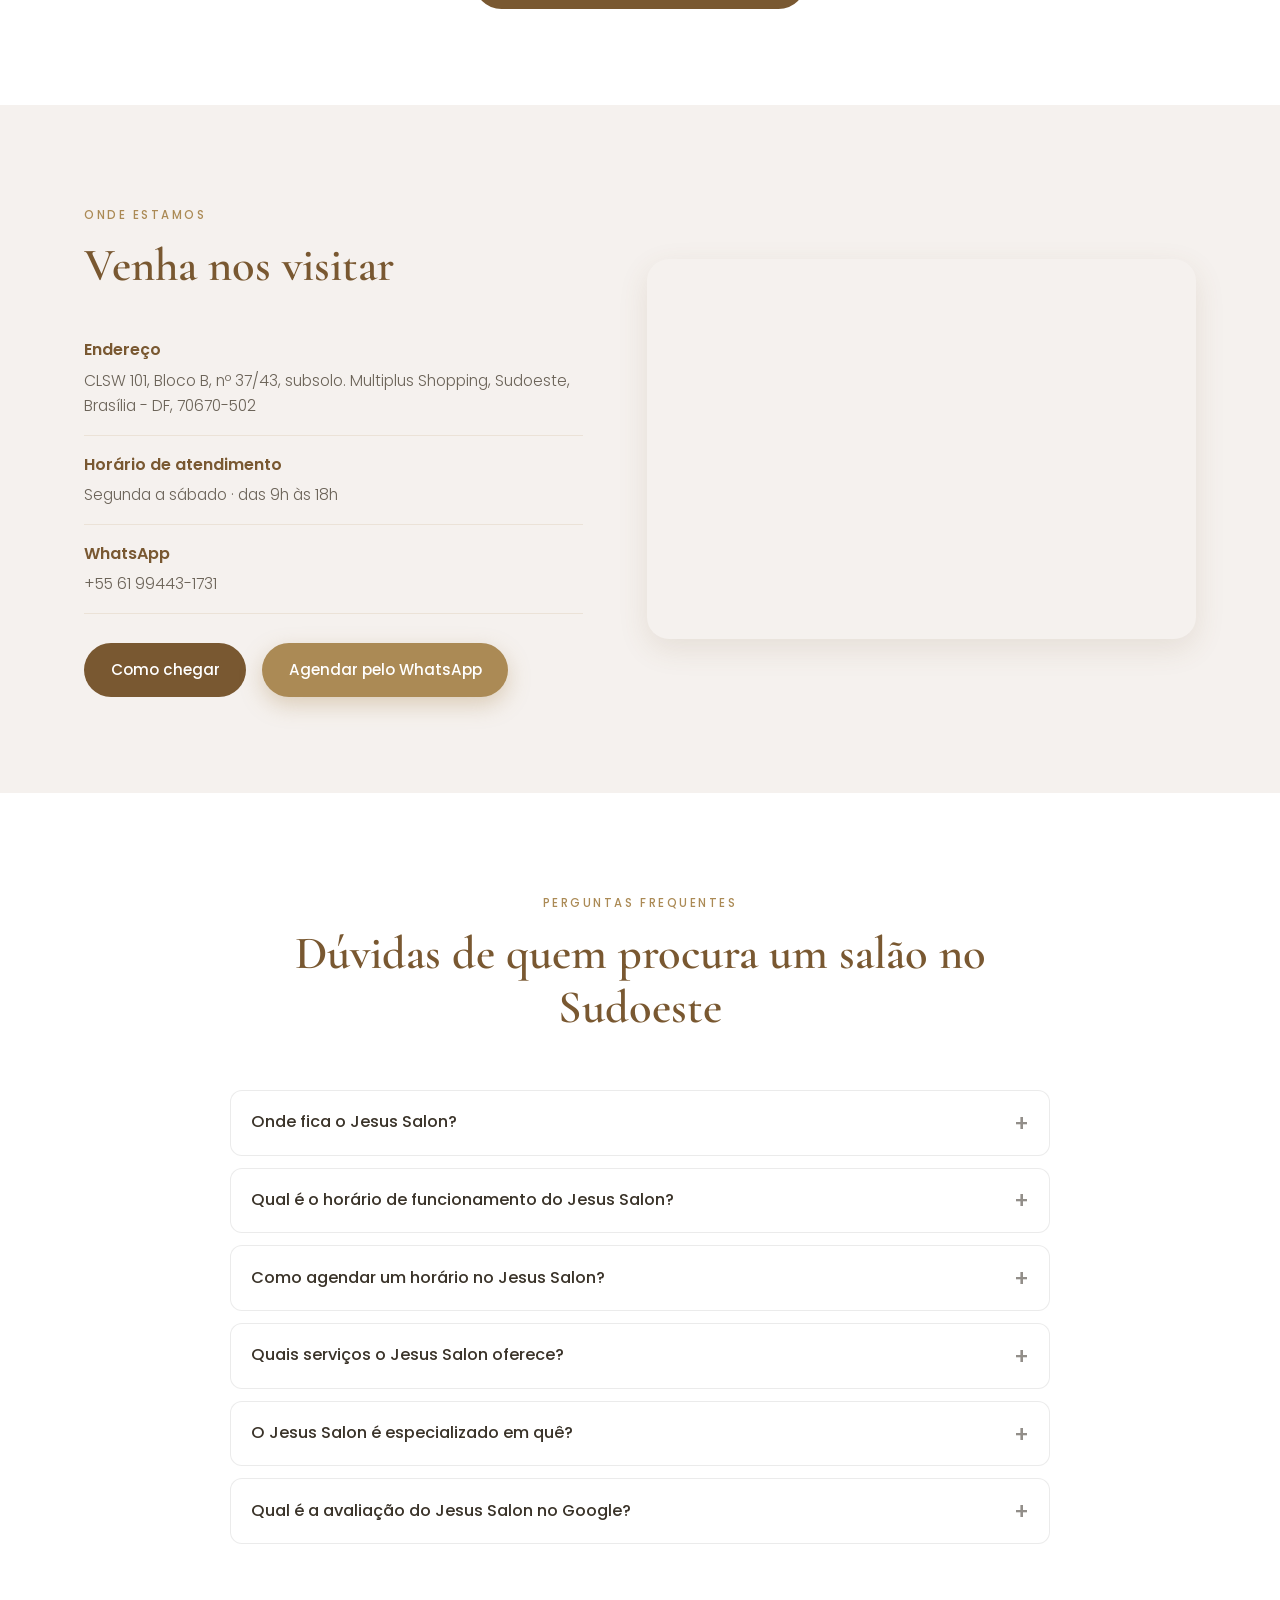
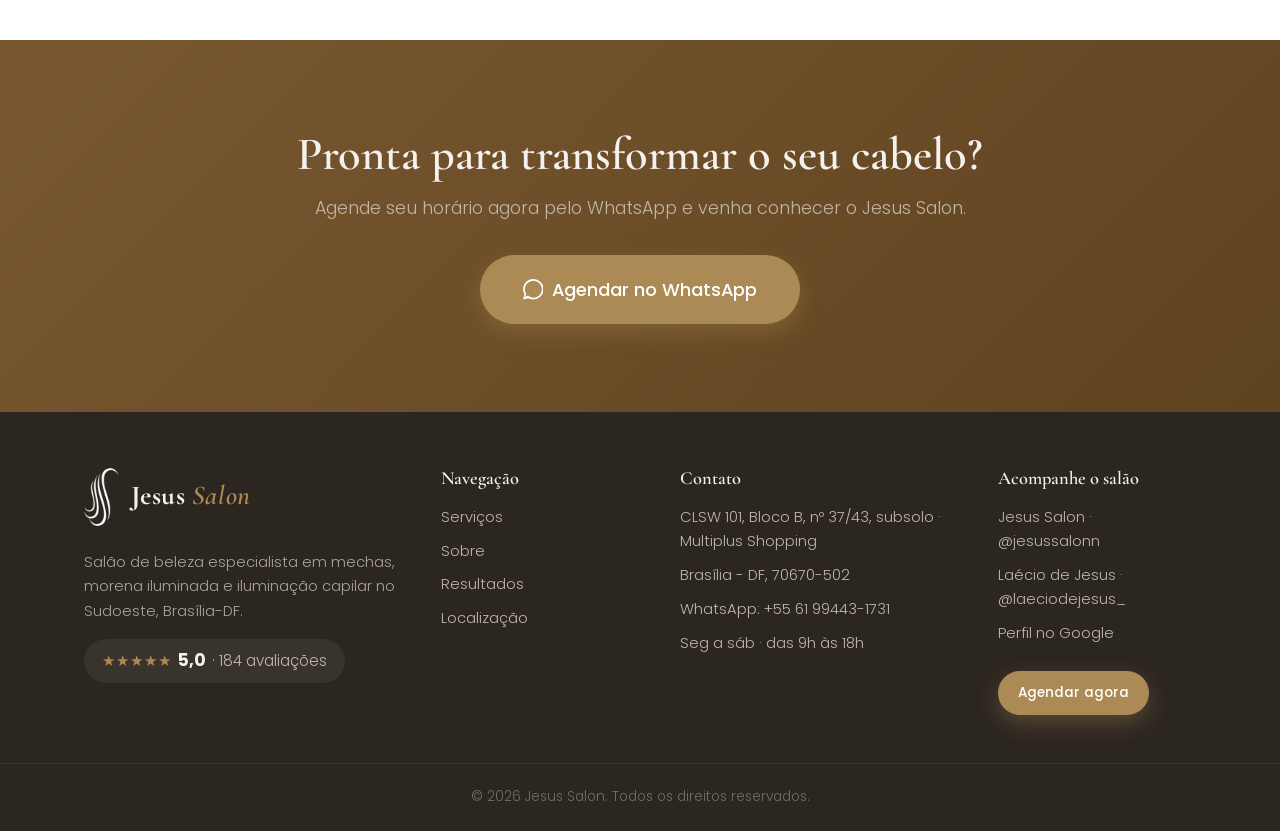
==== commit 0581c592: "Renomeia imagens com nomes descritivos e limpa o head - images/opt e originais renomeados de IMG_XXX" ====
--- a/index.html
+++ b/index.html
@@ -12,7 +12,6 @@
   </script>
   <title>Jesus Salon · Mechas e Morena Iluminada no Sudoeste, Brasília-DF</title>
   <meta name="description" content="Salão de beleza no Sudoeste, Brasília-DF, especialista em mechas, morena iluminada e iluminação capilar. Agende pelo WhatsApp!" />
-  <meta name="keywords" content="salão de beleza Sudoeste Brasília, mechas Brasília, morena iluminada Brasília, iluminação capilar, cabeleireiro Sudoeste, Jesus Salon" />
   <meta name="author" content="Jesus Salon" />
   <meta name="robots" content="index, follow" />
   <meta name="geo.region" content="BR-DF" />
@@ -35,11 +34,12 @@
   <link rel="preconnect" href="https://fonts.googleapis.com" />
   <link rel="preconnect" href="https://fonts.gstatic.com" crossorigin />
   <link href="https://fonts.googleapis.com/css2?family=Cormorant+Garamond:wght@500;600;700&family=Poppins:wght@300;400;500;600&display=swap" rel="stylesheet" />
-  <link rel="preload" as="image" href="images/opt/IMG_0394-1200.webp"
-        imagesrcset="images/opt/IMG_0394-480.webp 480w, images/opt/IMG_0394-768.webp 768w, images/opt/IMG_0394-1200.webp 1200w"
+  <link rel="preload" as="image" href="images/opt/cabeleireiro-jesus-salon-1200.webp"
+        imagesrcset="images/opt/cabeleireiro-jesus-salon-480.webp 480w, images/opt/cabeleireiro-jesus-salon-768.webp 768w, images/opt/cabeleireiro-jesus-salon-1200.webp 1200w"
         imagesizes="(max-width: 900px) 92vw, 560px" />
   <link rel="stylesheet" href="styles.css" />
-  <link rel="icon" type="image/png" href="images/logo-marrom.png" />
+  <link rel="icon" type="image/png" sizes="32x32" href="images/opt/favicon-32.png" />
+  <link rel="apple-touch-icon" sizes="180x180" href="images/opt/apple-touch-icon.png" />
   <script type="application/ld+json">
 {
   "@context": "https://schema.org",
@@ -49,8 +49,8 @@
   "alternateName": "Salão de beleza Sudoeste - Jesus Salon",
   "image": [
     "https://www.jesussalon.com.br/images/og-image.jpg",
-    "https://www.jesussalon.com.br/images/opt/IMG_0394-1200.jpg",
-    "https://www.jesussalon.com.br/images/opt/IMG_7927-1200.jpg"
+    "https://www.jesussalon.com.br/images/opt/cabeleireiro-jesus-salon-1200.jpg",
+    "https://www.jesussalon.com.br/images/opt/loiro-iluminado-mechas-1200.jpg"
   ],
   "logo": "https://www.jesussalon.com.br/images/opt/logo-marrom-192.png",
   "description": "Salão de beleza no Sudoeste, Brasília-DF, especializado em mechas, morena iluminada e iluminação capilar. Nota 5,0 no Google.",
@@ -343,9 +343,9 @@
 
         <div class="hero-media">
           <picture>
-<source type="image/webp" srcset="images/opt/IMG_0394-480.webp 480w, images/opt/IMG_0394-768.webp 768w, images/opt/IMG_0394-1200.webp 1200w" sizes="(max-width: 900px) 92vw, 560px" />
+<source type="image/webp" srcset="images/opt/cabeleireiro-jesus-salon-480.webp 480w, images/opt/cabeleireiro-jesus-salon-768.webp 768w, images/opt/cabeleireiro-jesus-salon-1200.webp 1200w" sizes="(max-width: 900px) 92vw, 560px" />
 <img loading="eager" fetchpriority="high" decoding="async"
-            src="images/opt/IMG_0394-1200.jpg"
+            src="images/opt/cabeleireiro-jesus-salon-1200.jpg"
             alt="Jesus, cabeleireiro do Jesus Salon, finalizando o cabelo de uma cliente"
             class="hero-img"
             width="560" height="640"
@@ -365,8 +365,8 @@
         <div class="cards-grid">
           <article class="card">
             <picture>
-<source type="image/webp" srcset="images/opt/IMG_4666-480.webp 480w, images/opt/IMG_4666-768.webp 768w, images/opt/IMG_4666-1200.webp 1200w" sizes="(max-width: 700px) 90vw, (max-width: 1100px) 45vw, 33vw" />
-<img decoding="async" src="images/opt/IMG_4666-1200.jpg" alt="Mechas iluminadas - Jesus Salon" class="card-img" loading="lazy" style="object-position: center 10%" />
+<source type="image/webp" srcset="images/opt/morena-iluminada-bob-480.webp 480w, images/opt/morena-iluminada-bob-768.webp 768w, images/opt/morena-iluminada-bob-1200.webp 1200w" sizes="(max-width: 700px) 90vw, (max-width: 1100px) 45vw, 33vw" />
+<img decoding="async" src="images/opt/morena-iluminada-bob-1200.jpg" alt="Mechas iluminadas - Jesus Salon" class="card-img" loading="lazy" style="object-position: center 10%" />
 </picture>
             <div class="card-body">
               <h3>Mechas</h3>
@@ -378,8 +378,8 @@
 
           <article class="card">
             <picture>
-<source type="image/webp" srcset="images/opt/IMG_2158-480.webp 480w, images/opt/IMG_2158-768.webp 768w, images/opt/IMG_2158-1200.webp 1200w" sizes="(max-width: 700px) 90vw, (max-width: 1100px) 45vw, 33vw" />
-<img decoding="async" src="images/opt/IMG_2158-1200.jpg" alt="Morena iluminada - Jesus Salon" class="card-img" loading="lazy" style="object-position: center 34%" />
+<source type="image/webp" srcset="images/opt/morena-iluminada-natural-480.webp 480w, images/opt/morena-iluminada-natural-768.webp 768w, images/opt/morena-iluminada-natural-1200.webp 1200w" sizes="(max-width: 700px) 90vw, (max-width: 1100px) 45vw, 33vw" />
+<img decoding="async" src="images/opt/morena-iluminada-natural-1200.jpg" alt="Morena iluminada - Jesus Salon" class="card-img" loading="lazy" style="object-position: center 34%" />
 </picture>
             <div class="card-body">
               <h3>Morena Iluminada</h3>
@@ -391,8 +391,8 @@
 
           <article class="card">
             <picture>
-<source type="image/webp" srcset="images/opt/IMG_1475-480.webp 480w, images/opt/IMG_1475-768.webp 768w, images/opt/IMG_1475-1200.webp 1200w" sizes="(max-width: 700px) 90vw, (max-width: 1100px) 45vw, 33vw" />
-<img decoding="async" src="images/opt/IMG_1475-1200.jpg" alt="Corte personalizado - Jesus Salon" class="card-img" loading="lazy" style="object-position: center 44%" />
+<source type="image/webp" srcset="images/opt/corte-cachos-naturais-480.webp 480w, images/opt/corte-cachos-naturais-768.webp 768w, images/opt/corte-cachos-naturais-1200.webp 1200w" sizes="(max-width: 700px) 90vw, (max-width: 1100px) 45vw, 33vw" />
+<img decoding="async" src="images/opt/corte-cachos-naturais-1200.jpg" alt="Corte personalizado - Jesus Salon" class="card-img" loading="lazy" style="object-position: center 44%" />
 </picture>
             <div class="card-body">
               <h3>Corte</h3>
@@ -403,8 +403,8 @@
 
           <article class="card">
             <picture>
-<source type="image/webp" srcset="images/opt/IMG_0865-480.webp 480w, images/opt/IMG_0865-768.webp 768w, images/opt/IMG_0865-1200.webp 1200w" sizes="(max-width: 700px) 90vw, (max-width: 1100px) 45vw, 33vw" />
-<img decoding="async" src="images/opt/IMG_0865-1200.jpg" alt="Tratamentos capilares - Jesus Salon" class="card-img" loading="lazy" style="object-position: center 15%" />
+<source type="image/webp" srcset="images/opt/morena-iluminada-ondulada-480.webp 480w, images/opt/morena-iluminada-ondulada-768.webp 768w, images/opt/morena-iluminada-ondulada-1200.webp 1200w" sizes="(max-width: 700px) 90vw, (max-width: 1100px) 45vw, 33vw" />
+<img decoding="async" src="images/opt/morena-iluminada-ondulada-1200.jpg" alt="Tratamentos capilares - Jesus Salon" class="card-img" loading="lazy" style="object-position: center 15%" />
 </picture>
             <div class="card-body">
               <h3>Tratamentos</h3>
@@ -415,8 +415,8 @@
 
           <article class="card">
             <picture>
-<source type="image/webp" srcset="images/opt/IMG_0454-480.webp 480w, images/opt/IMG_0454-768.webp 768w, images/opt/IMG_0454-1200.webp 1200w" sizes="(max-width: 700px) 90vw, (max-width: 1100px) 45vw, 33vw" />
-<img decoding="async" src="images/opt/IMG_0454-1200.jpg" alt="Escova e finalização - Jesus Salon" class="card-img" loading="lazy" style="object-position: center 25%" />
+<source type="image/webp" srcset="images/opt/escova-finalizacao-480.webp 480w, images/opt/escova-finalizacao-768.webp 768w, images/opt/escova-finalizacao-1200.webp 1200w" sizes="(max-width: 700px) 90vw, (max-width: 1100px) 45vw, 33vw" />
+<img decoding="async" src="images/opt/escova-finalizacao-1200.jpg" alt="Escova e finalização - Jesus Salon" class="card-img" loading="lazy" style="object-position: center 25%" />
 </picture>
             <div class="card-body">
               <h3>Escova &amp; Finalização</h3>
@@ -427,8 +427,8 @@
 
           <article class="card">
             <picture>
-<source type="image/webp" srcset="images/opt/IMG_9943-480.webp 480w, images/opt/IMG_9943-768.webp 768w, images/opt/IMG_9943-1200.webp 1200w" sizes="(max-width: 700px) 90vw, (max-width: 1100px) 45vw, 33vw" />
-<img decoding="async" src="images/opt/IMG_9943-1200.jpg" alt="Iluminação capilar - Jesus Salon" class="card-img" loading="lazy" style="object-position: center 15%" />
+<source type="image/webp" srcset="images/opt/iluminacao-capilar-liso-480.webp 480w, images/opt/iluminacao-capilar-liso-768.webp 768w, images/opt/iluminacao-capilar-liso-1200.webp 1200w" sizes="(max-width: 700px) 90vw, (max-width: 1100px) 45vw, 33vw" />
+<img decoding="async" src="images/opt/iluminacao-capilar-liso-1200.jpg" alt="Iluminação capilar - Jesus Salon" class="card-img" loading="lazy" style="object-position: center 15%" />
 </picture>
             <div class="card-body">
               <h3>Iluminação Capilar</h3>
@@ -483,52 +483,52 @@
         </header>
         <div class="gallery-masonry">
           <picture>
-<source type="image/webp" srcset="images/opt/IMG_1371-480.webp 480w, images/opt/IMG_1371-768.webp 768w, images/opt/IMG_1371-1200.webp 1200w" sizes="(max-width: 700px) 45vw, 25vw" />
-<img decoding="async" src="images/opt/IMG_1371-1200.jpg"  alt="Mechas platinum longas - Jesus Salon Brasília"       loading="lazy" />
-</picture>
-          <picture>
-<source type="image/webp" srcset="images/opt/IMG_4109-480.webp 480w, images/opt/IMG_4109-768.webp 768w, images/opt/IMG_4109-1200.webp 1200w" sizes="(max-width: 700px) 45vw, 25vw" />
-<img decoding="async" src="images/opt/IMG_4109-1200.jpg"  alt="Mechas iluminadas onduladas - Jesus Salon Brasília"  loading="lazy" />
-</picture>
-          <picture>
-<source type="image/webp" srcset="images/opt/IMG_0394-480.webp 480w, images/opt/IMG_0394-768.webp 768w, images/opt/IMG_0394-1200.webp 1200w" sizes="(max-width: 700px) 45vw, 25vw" />
-<img decoding="async" src="images/opt/IMG_0394-1200.jpg"  alt="Cabeleireiro e cliente - Jesus Salon Brasília"       loading="lazy" />
-</picture>
-          <picture>
-<source type="image/webp" srcset="images/opt/IMG_7927-480.webp 480w, images/opt/IMG_7927-768.webp 768w, images/opt/IMG_7927-1200.webp 1200w" sizes="(max-width: 700px) 45vw, 25vw" />
-<img decoding="async" src="images/opt/IMG_7927-1200.jpg"  alt="Loiro iluminado - Jesus Salon Brasília"              loading="lazy" />
-</picture>
-          <picture>
-<source type="image/webp" srcset="images/opt/IMG_4666-480.webp 480w, images/opt/IMG_4666-768.webp 768w, images/opt/IMG_4666-1200.webp 1200w" sizes="(max-width: 700px) 45vw, 25vw" />
-<img decoding="async" src="images/opt/IMG_4666-1200.jpg"  alt="Bob morena iluminada - Jesus Salon Brasília"         loading="lazy" />
-</picture>
-          <picture>
-<source type="image/webp" srcset="images/opt/IMG_2158-480.webp 480w, images/opt/IMG_2158-768.webp 768w, images/opt/IMG_2158-1200.webp 1200w" sizes="(max-width: 700px) 45vw, 25vw" />
-<img decoding="async" src="images/opt/IMG_2158-1200.jpg"  alt="Morena iluminada natural - Jesus Salon Brasília"     loading="lazy" />
-</picture>
-          <picture>
-<source type="image/webp" srcset="images/opt/IMG_9943-480.webp 480w, images/opt/IMG_9943-768.webp 768w, images/opt/IMG_9943-1200.webp 1200w" sizes="(max-width: 700px) 45vw, 25vw" />
-<img decoding="async" src="images/opt/IMG_9943-1200.jpg"  alt="Iluminação capilar lisa - Jesus Salon Brasília"      loading="lazy" />
-</picture>
-          <picture>
-<source type="image/webp" srcset="images/opt/IMG_9941-480.webp 480w, images/opt/IMG_9941-768.webp 768w, images/opt/IMG_9941-1200.webp 1200w" sizes="(max-width: 700px) 45vw, 25vw" />
-<img decoding="async" src="images/opt/IMG_9941-1200.jpg"  alt="Loiro platinum liso - Jesus Salon Brasília"          loading="lazy" />
-</picture>
-          <picture>
-<source type="image/webp" srcset="images/opt/IMG_9942-480.webp 480w, images/opt/IMG_9942-768.webp 768w, images/opt/IMG_9942-1200.webp 1200w" sizes="(max-width: 700px) 45vw, 25vw" />
-<img decoding="async" src="images/opt/IMG_9942-1200.jpg"  alt="Iluminação platinum - Jesus Salon Brasília"          loading="lazy" />
-</picture>
-          <picture>
-<source type="image/webp" srcset="images/opt/IMG_1475-480.webp 480w, images/opt/IMG_1475-768.webp 768w, images/opt/IMG_1475-1200.webp 1200w" sizes="(max-width: 700px) 45vw, 25vw" />
-<img decoding="async" src="images/opt/IMG_1475-1200.jpg"  alt="Cachos naturais - Jesus Salon Brasília"              loading="lazy" />
-</picture>
-          <picture>
-<source type="image/webp" srcset="images/opt/IMG_0865-480.webp 480w, images/opt/IMG_0865-768.webp 768w, images/opt/IMG_0865-1200.webp 1200w" sizes="(max-width: 700px) 45vw, 25vw" />
-<img decoding="async" src="images/opt/IMG_0865-1200.jpg"  alt="Morena iluminada ondulada - Jesus Salon Brasília"    loading="lazy" />
-</picture>
-          <picture>
-<source type="image/webp" srcset="images/opt/IMG_0454-480.webp 480w, images/opt/IMG_0454-768.webp 768w, images/opt/IMG_0454-1200.webp 1200w" sizes="(max-width: 700px) 45vw, 25vw" />
-<img decoding="async" src="images/opt/IMG_0454-1200.jpg"  alt="Finalização elegante - Jesus Salon Brasília"         loading="lazy" />
+<source type="image/webp" srcset="images/opt/mechas-platinum-longas-480.webp 480w, images/opt/mechas-platinum-longas-768.webp 768w, images/opt/mechas-platinum-longas-1200.webp 1200w" sizes="(max-width: 700px) 45vw, 25vw" />
+<img decoding="async" src="images/opt/mechas-platinum-longas-1200.jpg"  alt="Mechas platinum longas - Jesus Salon Brasília"       loading="lazy" />
+</picture>
+          <picture>
+<source type="image/webp" srcset="images/opt/mechas-iluminadas-onduladas-480.webp 480w, images/opt/mechas-iluminadas-onduladas-768.webp 768w, images/opt/mechas-iluminadas-onduladas-1200.webp 1200w" sizes="(max-width: 700px) 45vw, 25vw" />
+<img decoding="async" src="images/opt/mechas-iluminadas-onduladas-1200.jpg"  alt="Mechas iluminadas onduladas - Jesus Salon Brasília"  loading="lazy" />
+</picture>
+          <picture>
+<source type="image/webp" srcset="images/opt/cabeleireiro-jesus-salon-480.webp 480w, images/opt/cabeleireiro-jesus-salon-768.webp 768w, images/opt/cabeleireiro-jesus-salon-1200.webp 1200w" sizes="(max-width: 700px) 45vw, 25vw" />
+<img decoding="async" src="images/opt/cabeleireiro-jesus-salon-1200.jpg"  alt="Cabeleireiro e cliente - Jesus Salon Brasília"       loading="lazy" />
+</picture>
+          <picture>
+<source type="image/webp" srcset="images/opt/loiro-iluminado-mechas-480.webp 480w, images/opt/loiro-iluminado-mechas-768.webp 768w, images/opt/loiro-iluminado-mechas-1200.webp 1200w" sizes="(max-width: 700px) 45vw, 25vw" />
+<img decoding="async" src="images/opt/loiro-iluminado-mechas-1200.jpg"  alt="Loiro iluminado - Jesus Salon Brasília"              loading="lazy" />
+</picture>
+          <picture>
+<source type="image/webp" srcset="images/opt/morena-iluminada-bob-480.webp 480w, images/opt/morena-iluminada-bob-768.webp 768w, images/opt/morena-iluminada-bob-1200.webp 1200w" sizes="(max-width: 700px) 45vw, 25vw" />
+<img decoding="async" src="images/opt/morena-iluminada-bob-1200.jpg"  alt="Bob morena iluminada - Jesus Salon Brasília"         loading="lazy" />
+</picture>
+          <picture>
+<source type="image/webp" srcset="images/opt/morena-iluminada-natural-480.webp 480w, images/opt/morena-iluminada-natural-768.webp 768w, images/opt/morena-iluminada-natural-1200.webp 1200w" sizes="(max-width: 700px) 45vw, 25vw" />
+<img decoding="async" src="images/opt/morena-iluminada-natural-1200.jpg"  alt="Morena iluminada natural - Jesus Salon Brasília"     loading="lazy" />
+</picture>
+          <picture>
+<source type="image/webp" srcset="images/opt/iluminacao-capilar-liso-480.webp 480w, images/opt/iluminacao-capilar-liso-768.webp 768w, images/opt/iluminacao-capilar-liso-1200.webp 1200w" sizes="(max-width: 700px) 45vw, 25vw" />
+<img decoding="async" src="images/opt/iluminacao-capilar-liso-1200.jpg"  alt="Iluminação capilar lisa - Jesus Salon Brasília"      loading="lazy" />
+</picture>
+          <picture>
+<source type="image/webp" srcset="images/opt/loiro-platinum-liso-480.webp 480w, images/opt/loiro-platinum-liso-768.webp 768w, images/opt/loiro-platinum-liso-1200.webp 1200w" sizes="(max-width: 700px) 45vw, 25vw" />
+<img decoding="async" src="images/opt/loiro-platinum-liso-1200.jpg"  alt="Loiro platinum liso - Jesus Salon Brasília"          loading="lazy" />
+</picture>
+          <picture>
+<source type="image/webp" srcset="images/opt/iluminacao-capilar-platinum-480.webp 480w, images/opt/iluminacao-capilar-platinum-768.webp 768w, images/opt/iluminacao-capilar-platinum-1200.webp 1200w" sizes="(max-width: 700px) 45vw, 25vw" />
+<img decoding="async" src="images/opt/iluminacao-capilar-platinum-1200.jpg"  alt="Iluminação platinum - Jesus Salon Brasília"          loading="lazy" />
+</picture>
+          <picture>
+<source type="image/webp" srcset="images/opt/corte-cachos-naturais-480.webp 480w, images/opt/corte-cachos-naturais-768.webp 768w, images/opt/corte-cachos-naturais-1200.webp 1200w" sizes="(max-width: 700px) 45vw, 25vw" />
+<img decoding="async" src="images/opt/corte-cachos-naturais-1200.jpg"  alt="Cachos naturais - Jesus Salon Brasília"              loading="lazy" />
+</picture>
+          <picture>
+<source type="image/webp" srcset="images/opt/morena-iluminada-ondulada-480.webp 480w, images/opt/morena-iluminada-ondulada-768.webp 768w, images/opt/morena-iluminada-ondulada-1200.webp 1200w" sizes="(max-width: 700px) 45vw, 25vw" />
+<img decoding="async" src="images/opt/morena-iluminada-ondulada-1200.jpg"  alt="Morena iluminada ondulada - Jesus Salon Brasília"    loading="lazy" />
+</picture>
+          <picture>
+<source type="image/webp" srcset="images/opt/escova-finalizacao-480.webp 480w, images/opt/escova-finalizacao-768.webp 768w, images/opt/escova-finalizacao-1200.webp 1200w" sizes="(max-width: 700px) 45vw, 25vw" />
+<img decoding="async" src="images/opt/escova-finalizacao-1200.jpg"  alt="Finalização elegante - Jesus Salon Brasília"         loading="lazy" />
 </picture>
         </div>
 
